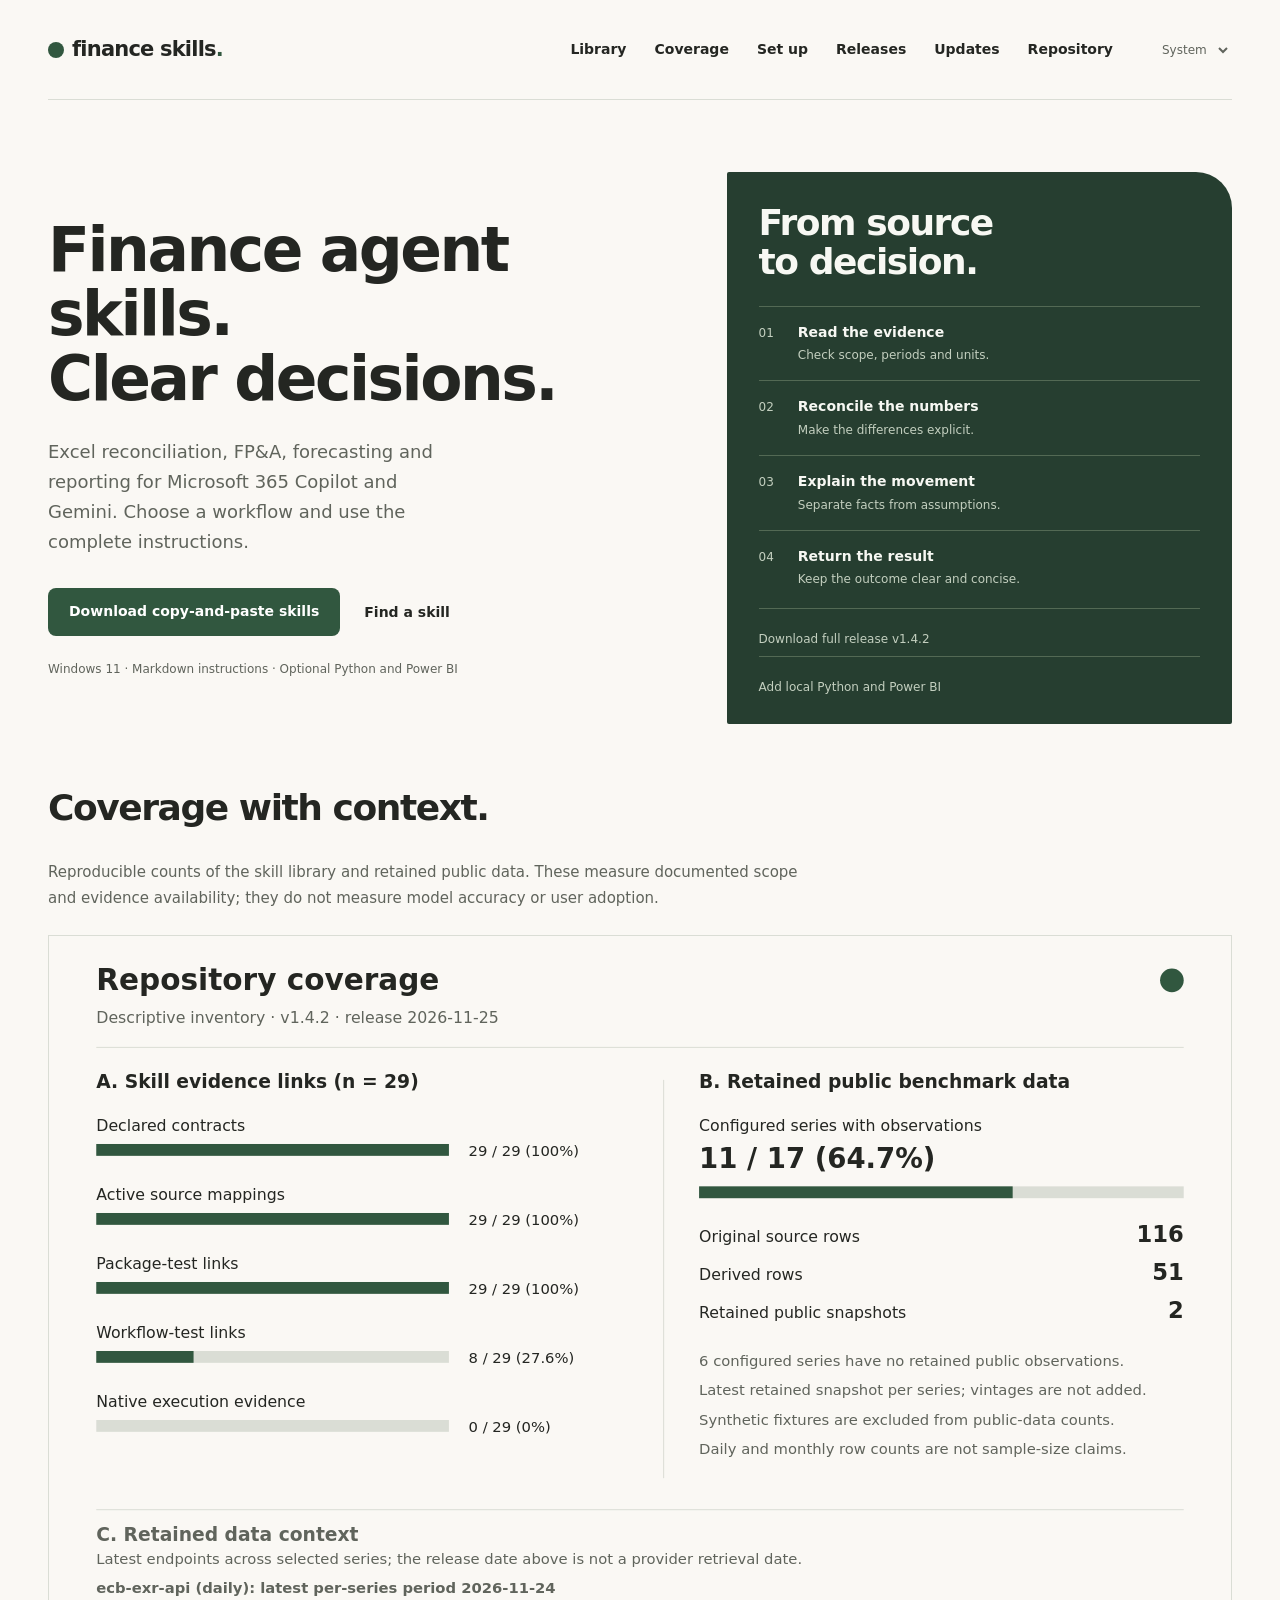
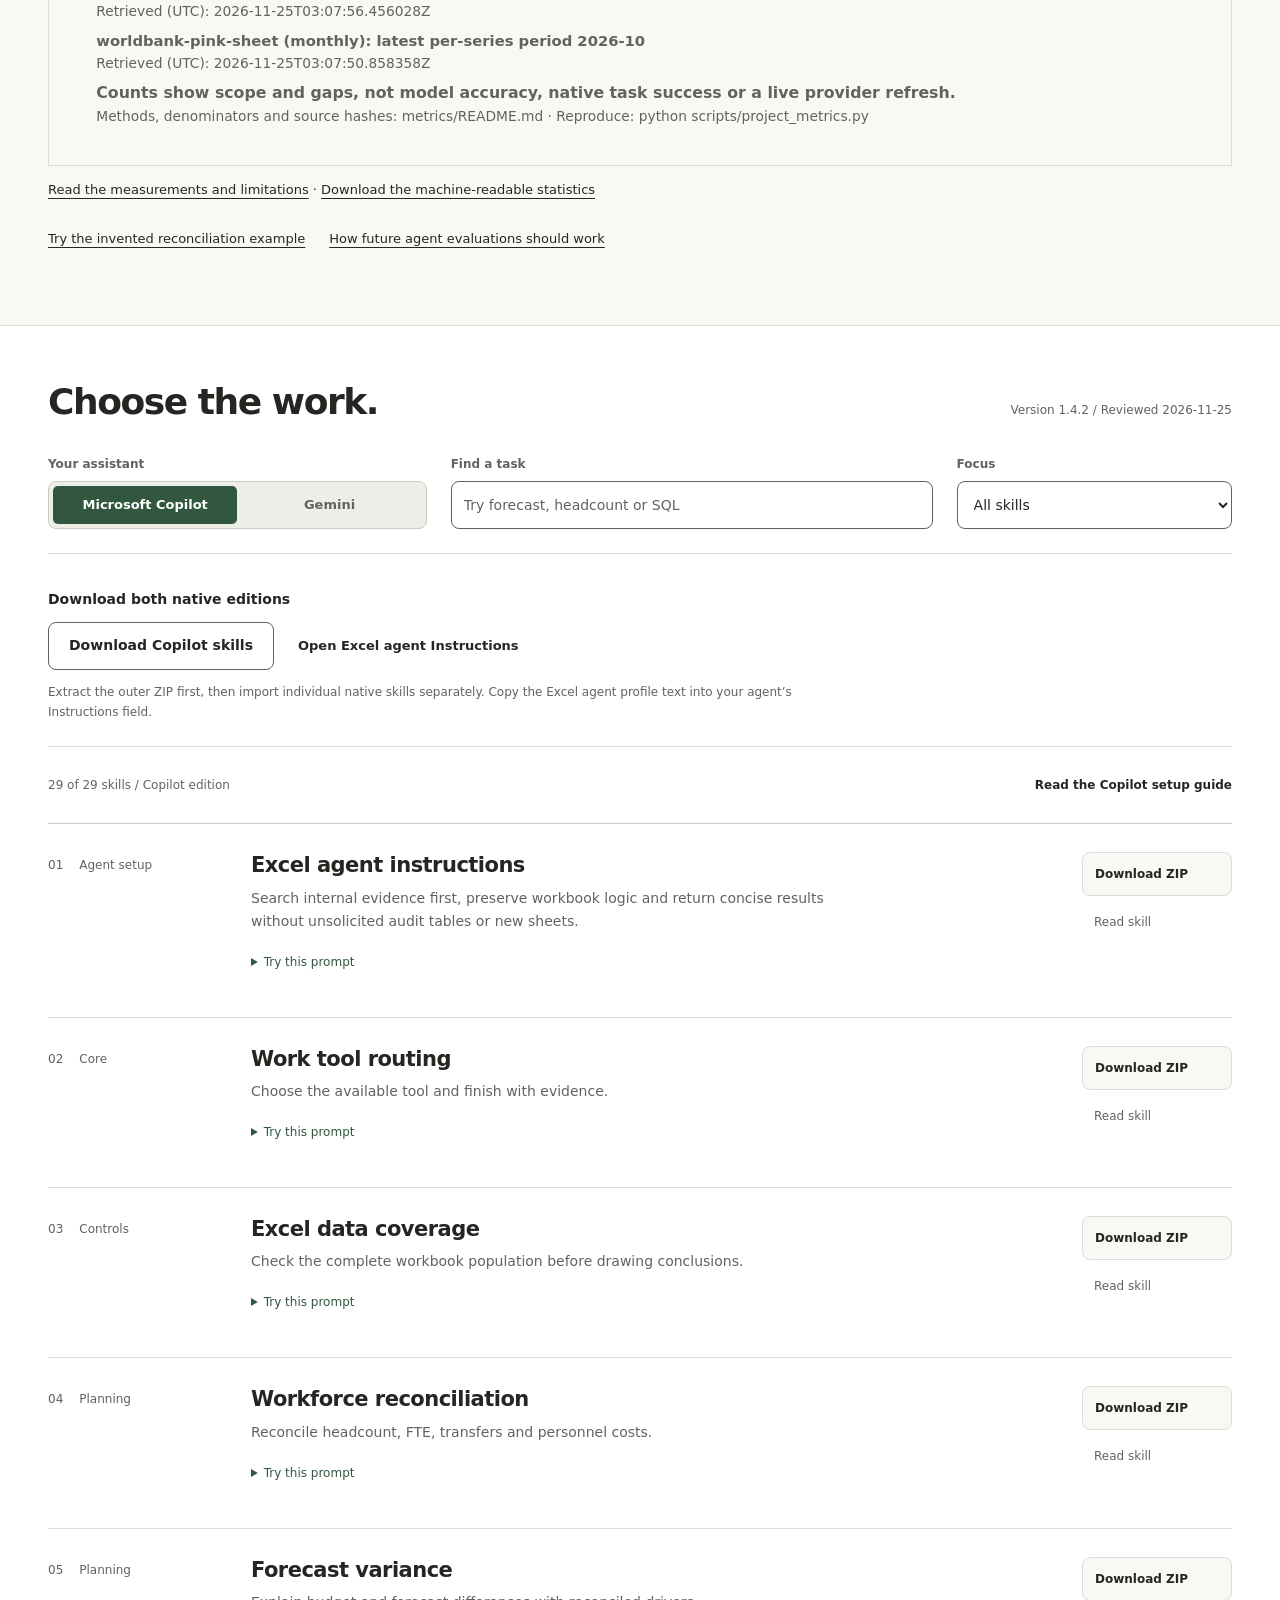
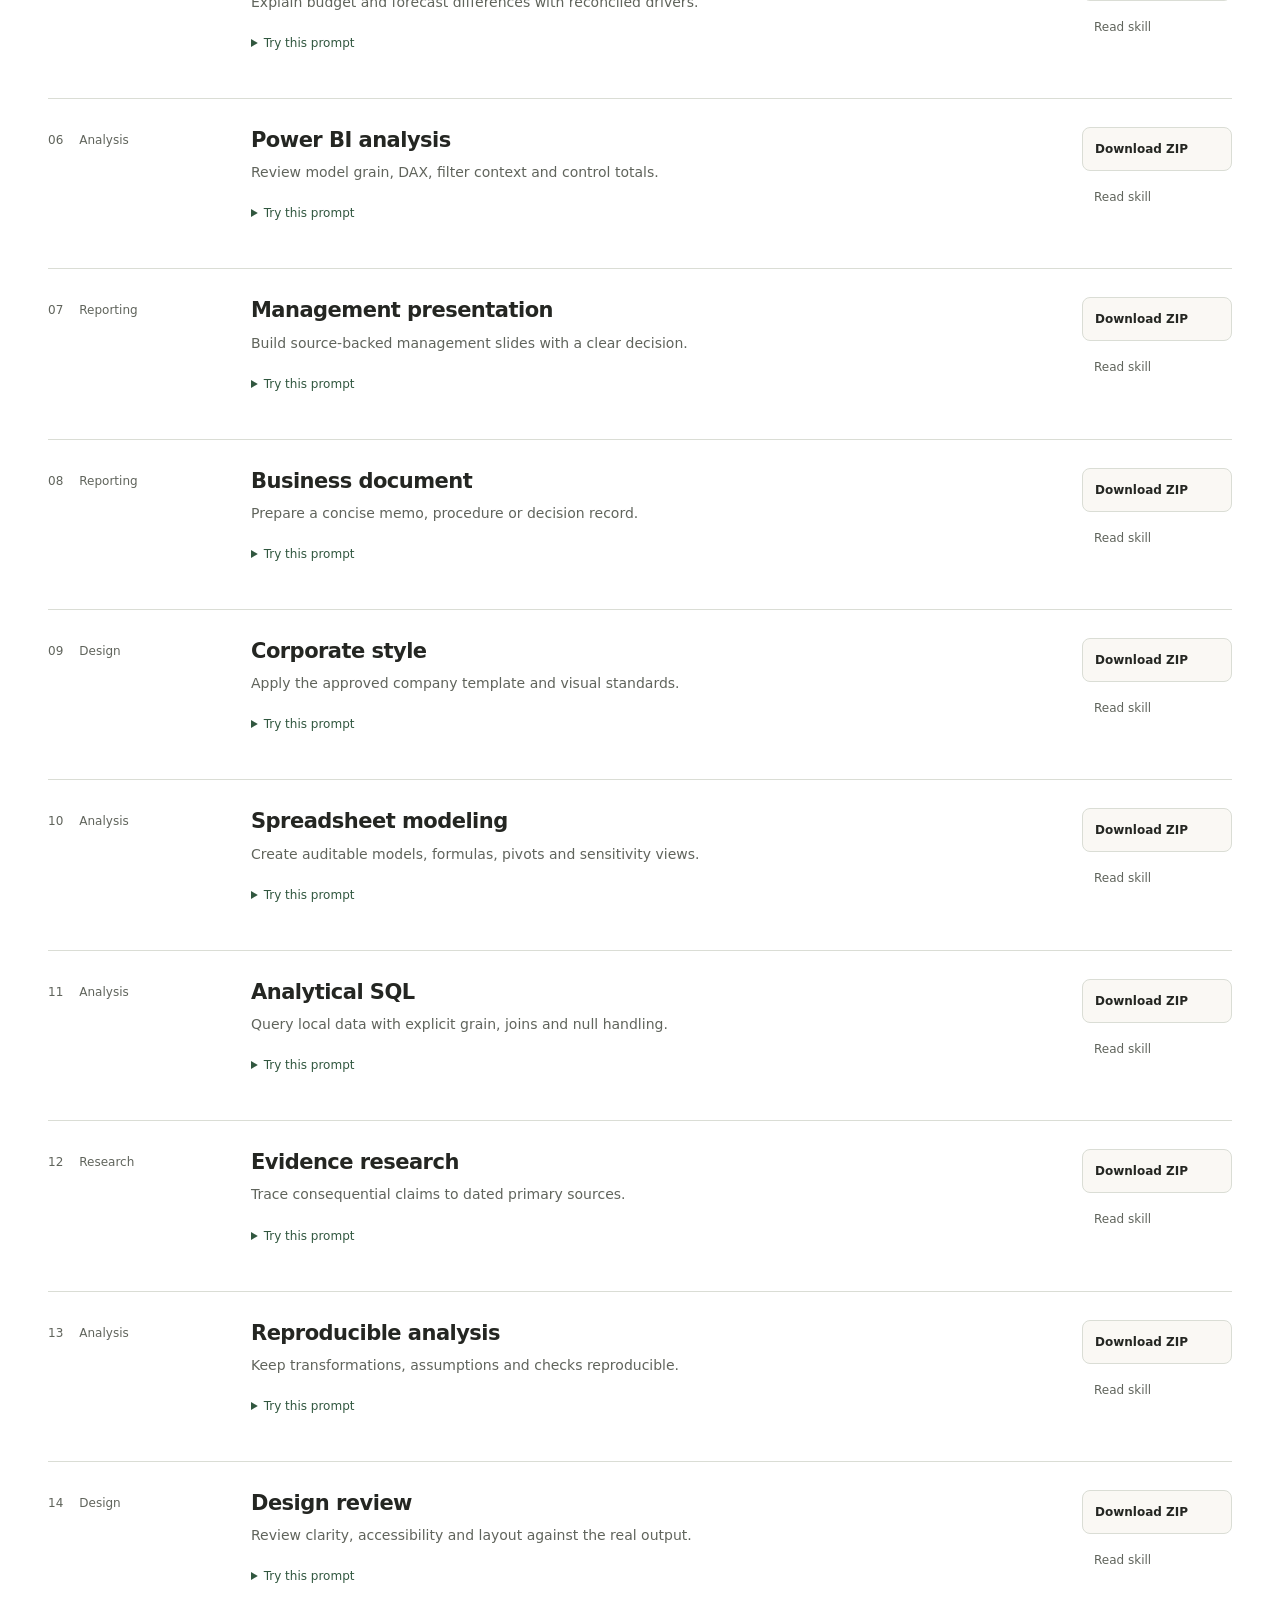
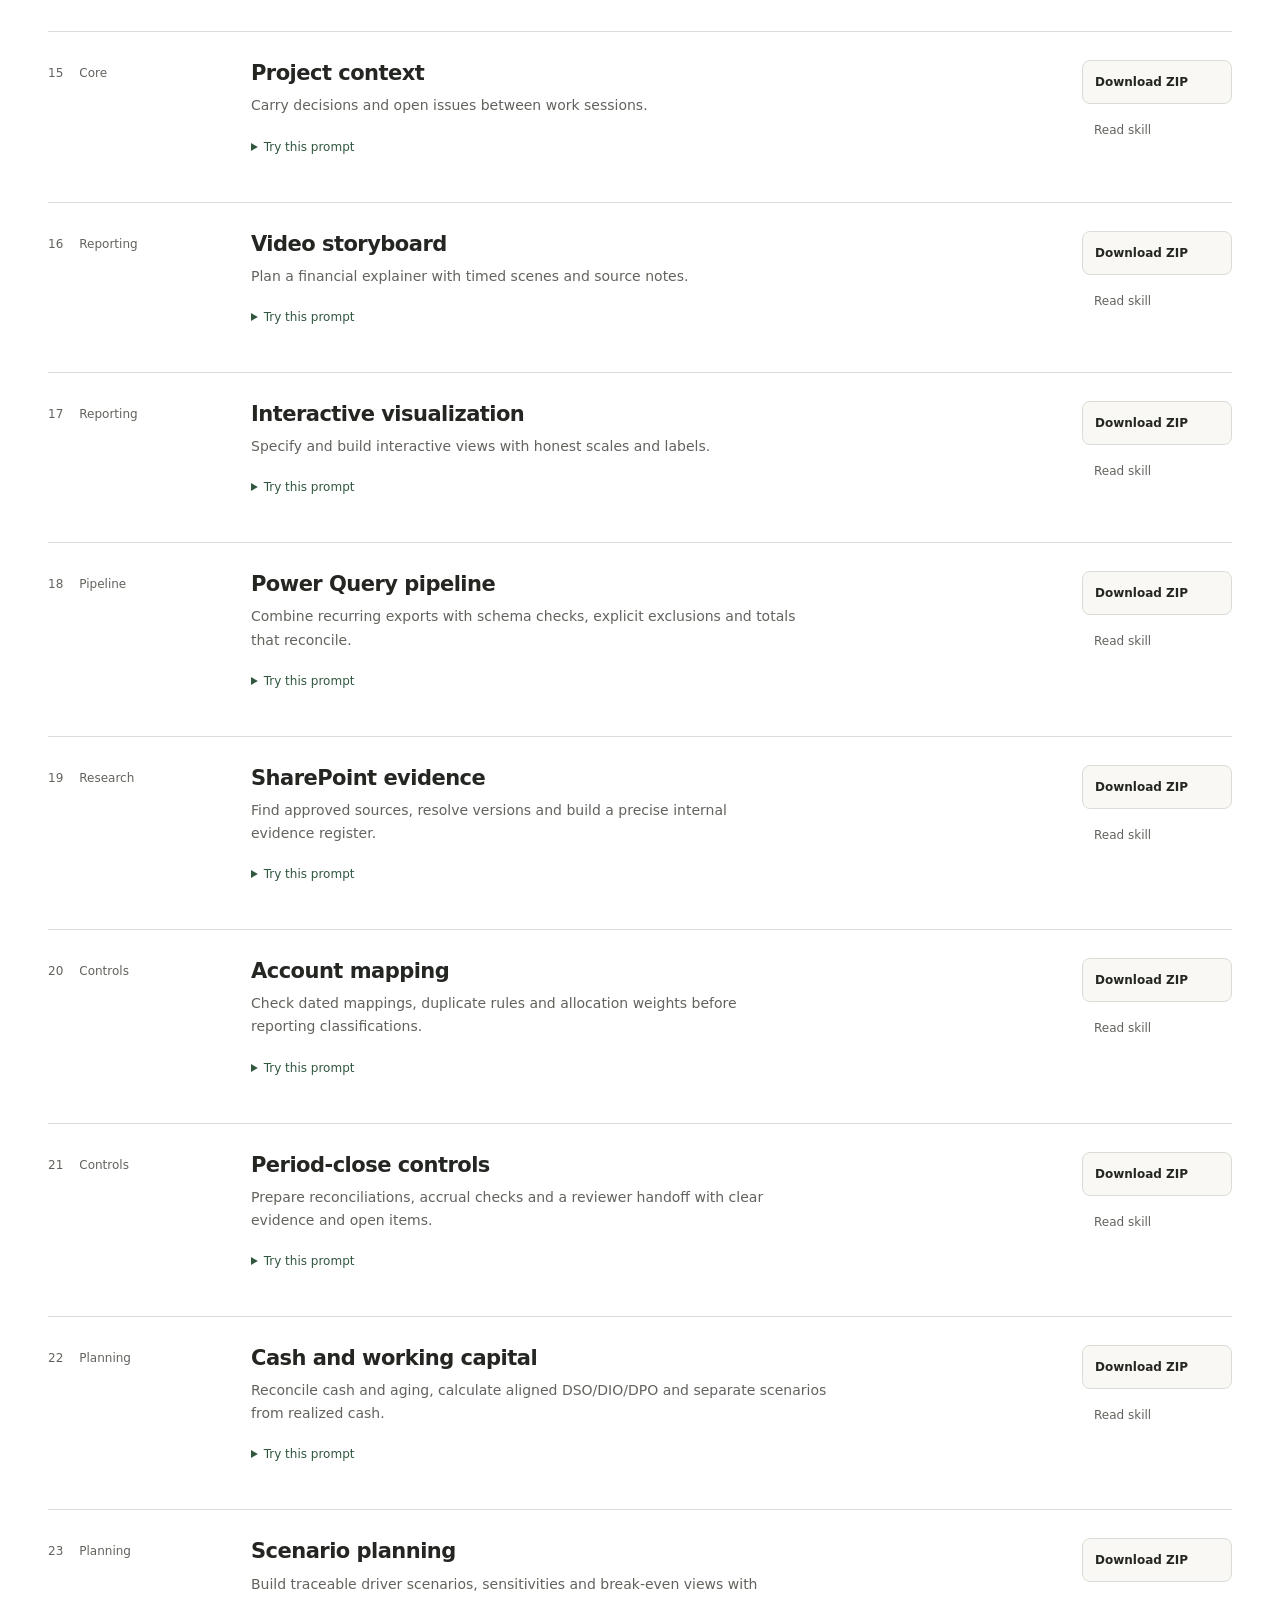
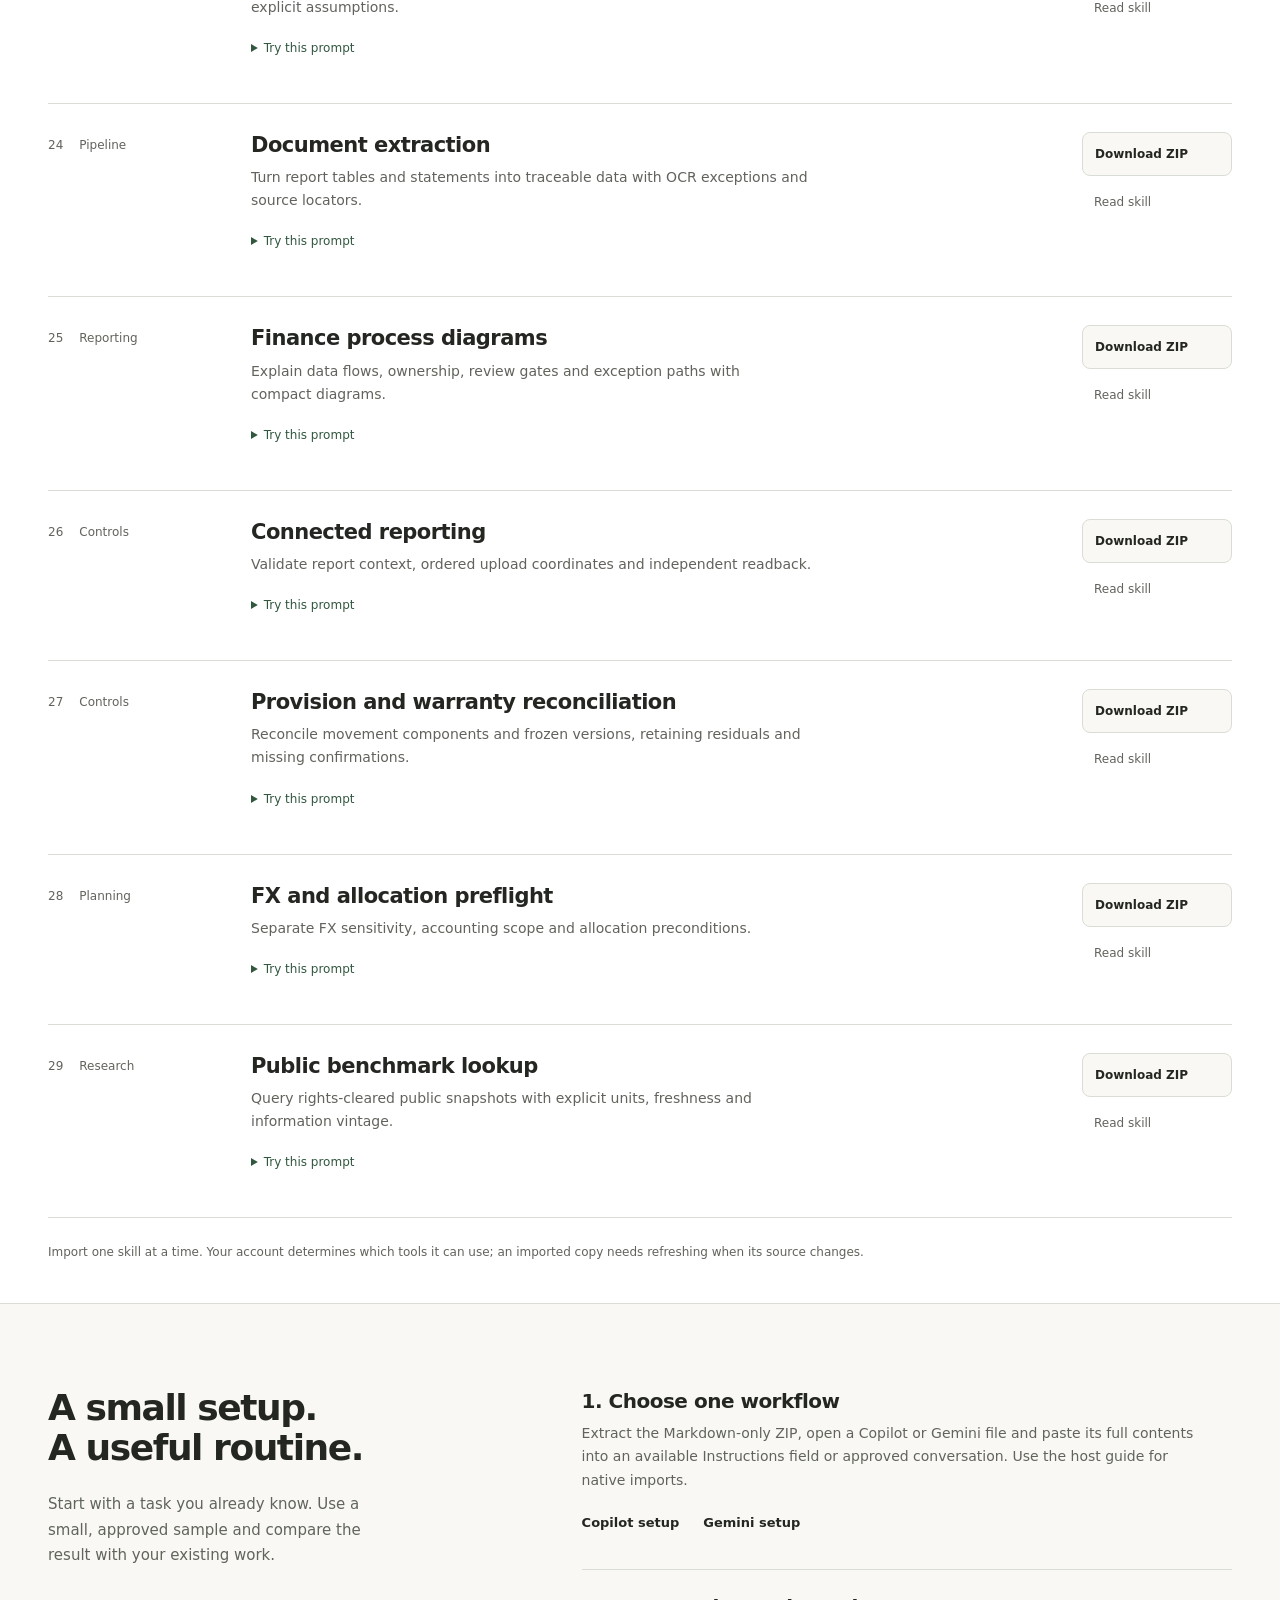
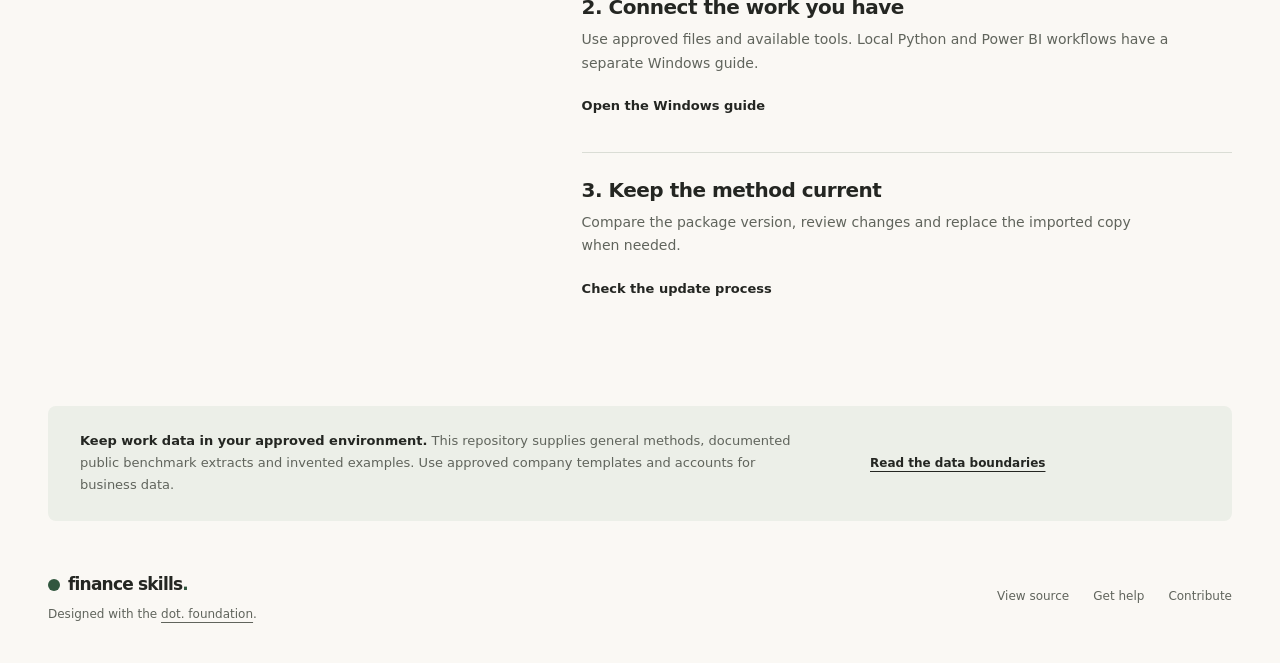
==== site/index.html @ e00959fc "Keep GitHub homepage graphs generated and show retained data dates Generate the README chart, covera" ====
<!doctype html>
<html lang="en" data-dot-theme="light">
<head>
  <meta charset="utf-8">
  <meta name="viewport" content="width=device-width, initial-scale=1">
  <meta name="color-scheme" content="light dark">
  <title>Finance Agent Skills for Microsoft 365 Copilot and Gemini</title>
  <meta name="description" content="Finance agent skills for Microsoft 365 Copilot and Gemini: Excel reconciliation, FP&amp;A, forecasting, Power BI and public benchmarks.">
  <meta property="og:type" content="website">
  <meta property="og:title" content="Finance Agent Skills for Microsoft 365 Copilot and Gemini">
  <meta property="og:description" content="Finance agent skills for Microsoft 365 Copilot and Gemini: Excel reconciliation, FP&amp;A, forecasting, Power BI and public benchmarks.">
  <meta name="twitter:card" content="summary">
  <meta name="twitter:title" content="Finance Agent Skills for Microsoft 365 Copilot and Gemini">
  <meta name="twitter:description" content="Finance agent skills for Microsoft 365 Copilot and Gemini: Excel reconciliation, FP&amp;A, forecasting, Power BI and public benchmarks.">
  <script type="application/ld+json">
{
  "@context": "https://schema.org",
  "@type": "SoftwareSourceCode",
  "name": "Finance Agent Skills for Microsoft 365 Copilot and Gemini",
  "description": "Finance agent skills for Microsoft 365 Copilot and Gemini: Excel reconciliation, FP&A, forecasting, Power BI and public benchmarks.",
  "url": "https://github.com/mim1hat-prog/finance-skills",
  "codeRepository": "https://github.com/mim1hat-prog/finance-skills",
  "version": "1.4.2",
  "license": "https://github.com/mim1hat-prog/finance-skills/blob/main/LICENSE",
  "programmingLanguage": [
    "Markdown",
    "Python"
  ],
  "keywords": [
    "agent-skills",
    "finance",
    "financial-analysis",
    "fp-and-a",
    "microsoft-365-copilot",
    "gemini",
    "excel",
    "power-bi",
    "forecasting",
    "reconciliation",
    "python",
    "public-data"
  ]
}
  </script>
  <link rel="icon" href="../assets/finance-mark.svg" type="image/svg+xml">
  <link rel="stylesheet" href="../branding/dot/components.css">
  <link rel="stylesheet" href="styles.css">
  <script src="catalog-data.js" defer></script>
  <script src="app.js" defer></script>
</head>
<body class="dot-surface">
  <a class="skip-link" href="#library">Skip to skills</a>
  <header class="masthead wrap">
    <a class="wordmark" href="#top" aria-label="Finance skills home"><span class="brand-mark" aria-hidden="true"></span>finance skills<span class="wordmark-period">.</span></a>
    <nav aria-label="Main navigation">
      <a href="#library">Library</a>
      <a href="#coverage">Coverage</a>
      <a href="#start">Set up</a>
      <a href="https://github.com/mim1hat-prog/finance-skills/blob/main/releases/README.md">Releases</a>
      <a href="../docs/UPDATES.md">Updates</a>
      <a class="repository-link" href="../README.md">Repository</a>
    </nav>
    <label class="theme-control">Appearance
      <select id="theme" aria-label="Appearance"><option value="system">System</option><option value="light">Light</option><option value="dark">Dark</option></select>
    </label>
  </header>

  <main id="top">
    <section class="hero wrap" aria-labelledby="hero-title">
      <div class="hero-copy">
        <h1 id="hero-title">Finance agent skills.<br>Clear decisions.</h1>
        <p class="hero-description">Excel reconciliation, FP&amp;A, forecasting and reporting for Microsoft 365 Copilot and Gemini. Choose a workflow and use the complete instructions.</p>
        <div class="hero-actions"><a class="button primary" id="download-markdown" href="../packages/markdown/finance-skills-markdown.zip" download="finance-skills-markdown.zip">Download copy-and-paste skills</a><a class="text-link" href="#library">Find a skill</a></div>
        <p class="platform-note">Windows 11 · Markdown instructions · Optional Python and Power BI</p>
      </div>
      <aside class="workflow" aria-labelledby="workflow-title">

        <h2 id="workflow-title">From source<br>to decision.</h2>
        <ol>
          <li><span class="step-number" aria-hidden="true">01</span><div><strong>Read the evidence</strong><span>Check scope, periods and units.</span></div></li>
          <li><span class="step-number" aria-hidden="true">02</span><div><strong>Reconcile the numbers</strong><span>Make the differences explicit.</span></div></li>
          <li><span class="step-number" aria-hidden="true">03</span><div><strong>Explain the movement</strong><span>Separate facts from assumptions.</span></div></li>
          <li><span class="step-number" aria-hidden="true">04</span><div><strong>Return the result</strong><span>Keep the outcome clear and concise.</span></div></li>
        </ol>
        <a id="full-release-download" href="https://github.com/mim1hat-prog/finance-skills/blob/main/releases/README.md">Download the full versioned release</a>
        <a href="../docs/WINDOWS.md">Add local Python and Power BI</a>
      </aside>
    </section>

    <section class="coverage-section wrap" id="coverage" aria-labelledby="coverage-title">
      <div class="section-heading"><div><h2 id="coverage-title">Coverage with context.</h2></div></div>
      <p>Reproducible counts of the skill library and retained public data. These measure documented scope and evidence availability; they do not measure model accuracy or user adoption.</p>
      <figure><img src="../assets/coverage.svg" alt="Coverage of canonical skills, linked checks and retained public benchmark series. Full numeric results and denominators are in the linked coverage report." width="1200" loading="lazy"><figcaption><a href="../metrics/README.md">Read the measurements and limitations</a> · <a href="../metrics/summary.json">Download the machine-readable statistics</a></figcaption></figure>
      <div class="inline-links"><a href="../examples/QUICKSTART.md">Try the invented reconciliation example</a><a href="../docs/EVALUATION.md">How future agent evaluations should work</a></div>
    </section>

    <section class="library-section" id="library" aria-labelledby="library-title">
      <div class="wrap">
        <div class="section-heading"><div><h2 id="library-title">Choose the work.</h2></div><p class="library-meta" id="library-meta">Separate editions with versioned instructions.</p></div>
        <div class="library-controls">
          <fieldset class="edition-picker"><legend>Your assistant</legend><div class="edition-options"><label><input type="radio" name="edition" value="copilot" checked><span>Microsoft Copilot</span></label><label><input type="radio" name="edition" value="gemini"><span>Gemini</span></label></div></fieldset>
          <label class="search-label" for="search">Find a task<input class="dot-search" id="search" type="search" placeholder="Try forecast, headcount or SQL" autocomplete="off"></label>
          <label class="category-label" for="category">Focus<select id="category" class="dot-search"><option value="all">All skills</option></select></label>
        </div>
        <div class="library-downloads">
          <a class="text-link" id="download-all" href="../packages/bundles/finance-skills-all.zip" download="finance-skills-all.zip" aria-describedby="bundle-note">Download both native editions</a>
          <div class="download-actions"><a class="button secondary" id="edition-download" href="../packages/bundles/finance-skills-copilot.zip" download="finance-skills-copilot.zip" aria-describedby="bundle-note">Download Copilot skills</a><a class="text-link" id="excel-agent-instructions" href="../profiles/excel-agent-instructions.txt">Open Excel agent Instructions</a></div>
          <p id="bundle-note">Extract the outer ZIP first, then import individual native skills separately. Copy the Excel agent profile text into your agent’s Instructions field.</p>
        </div>
        <div class="library-status"><p id="results-count" role="status" aria-live="polite" aria-atomic="true">29 skills / Copilot edition</p><a id="edition-guide" href="../docs/COPILOT.md">Read the Copilot setup guide</a></div>
        <div id="skill-list" class="skill-list"><article class="skill-row" aria-labelledby="skill-excel-agent-core"><div class="skill-category"><span class="skill-index" aria-hidden="true">01</span><span>Agent setup</span></div><div class="skill-body"><h3 id="skill-excel-agent-core">Excel agent instructions</h3><p>Search internal evidence first, preserve workbook logic and return concise results without unsolicited audit tables or new sheets.</p><details class="skill-prompt"><summary>Try this prompt</summary><div class="prompt-content"><p>Use excel-agent-core to resolve the discrepancy in the current workbook. Review the relevant available internal sources, preserve existing business logic and make only the necessary corrections. Return the result and any material unresolved issue concisely.</p></div></details></div><div class="skill-actions"><a href="../packages/copilot/excel-agent-core.zip" download="excel-agent-core.zip" aria-label="Download Excel agent instructions for Copilot">Download ZIP</a><a href="../editions/copilot/excel-agent-core/SKILL.md" aria-label="Read Excel agent instructions for Copilot">Read skill</a></div></article>
<article class="skill-row" aria-labelledby="skill-work-tool-routing"><div class="skill-category"><span class="skill-index" aria-hidden="true">02</span><span>Core</span></div><div class="skill-body"><h3 id="skill-work-tool-routing">Work tool routing</h3><p>Choose the available tool and finish with evidence.</p><details class="skill-prompt"><summary>Try this prompt</summary><div class="prompt-content"><p>Use work-tool-routing to turn the attached monthly headcount workbook into a management update. Calculate in Excel where possible, explain the largest exceptions, and prepare a short presentation in the approved template. State which sources and checks you could actually access.</p></div></details></div><div class="skill-actions"><a href="../packages/copilot/work-tool-routing.zip" download="work-tool-routing.zip" aria-label="Download Work tool routing for Copilot">Download ZIP</a><a href="../editions/copilot/work-tool-routing/SKILL.md" aria-label="Read Work tool routing for Copilot">Read skill</a></div></article>
<article class="skill-row" aria-labelledby="skill-excel-data-coverage"><div class="skill-category"><span class="skill-index" aria-hidden="true">03</span><span>Controls</span></div><div class="skill-body"><h3 id="skill-excel-data-coverage">Excel data coverage</h3><p>Check the complete workbook population before drawing conclusions.</p><details class="skill-prompt"><summary>Try this prompt</summary><div class="prompt-content"><p>Use excel-data-coverage to check whether this month&#x27;s personnel-cost total covers every relevant table in the accessible workbook. Let Excel calculate, inspect aggregate controls and exceptions, leave source data unchanged, and identify any coverage you cannot verify.</p></div></details></div><div class="skill-actions"><a href="../packages/copilot/excel-data-coverage.zip" download="excel-data-coverage.zip" aria-label="Download Excel data coverage for Copilot">Download ZIP</a><a href="../editions/copilot/excel-data-coverage/SKILL.md" aria-label="Read Excel data coverage for Copilot">Read skill</a></div></article>
<article class="skill-row" aria-labelledby="skill-workforce-reconciliation"><div class="skill-category"><span class="skill-index" aria-hidden="true">04</span><span>Planning</span></div><div class="skill-body"><h3 id="skill-workforce-reconciliation">Workforce reconciliation</h3><p>Reconcile headcount, FTE, transfers and personnel costs.</p><details class="skill-prompt"><summary>Try this prompt</summary><div class="prompt-content"><p>Use workforce-reconciliation to reconcile opening and closing headcount and FTE for the selected month. Separate hires, exits, internal transfers, and working-time changes; show the unexplained difference and trace it to the available Excel sources.</p></div></details></div><div class="skill-actions"><a href="../packages/copilot/workforce-reconciliation.zip" download="workforce-reconciliation.zip" aria-label="Download Workforce reconciliation for Copilot">Download ZIP</a><a href="../editions/copilot/workforce-reconciliation/SKILL.md" aria-label="Read Workforce reconciliation for Copilot">Read skill</a></div></article>
<article class="skill-row" aria-labelledby="skill-forecast-variance"><div class="skill-category"><span class="skill-index" aria-hidden="true">05</span><span>Planning</span></div><div class="skill-body"><h3 id="skill-forecast-variance">Forecast variance</h3><p>Explain budget and forecast differences with reconciled drivers.</p><details class="skill-prompt"><summary>Try this prompt</summary><div class="prompt-content"><p>Use forecast-variance to compare the selected month&#x27;s actual personnel cost with the approved forecast. Let Excel calculate, reconcile nonoverlapping staffing/rate/FX effects where the inputs support them, preserve the JPY display unit, and show any unexplained residual.</p></div></details></div><div class="skill-actions"><a href="../packages/copilot/forecast-variance.zip" download="forecast-variance.zip" aria-label="Download Forecast variance for Copilot">Download ZIP</a><a href="../editions/copilot/forecast-variance/SKILL.md" aria-label="Read Forecast variance for Copilot">Read skill</a></div></article>
<article class="skill-row" aria-labelledby="skill-power-bi-analysis"><div class="skill-category"><span class="skill-index" aria-hidden="true">06</span><span>Analysis</span></div><div class="skill-body"><h3 id="skill-power-bi-analysis">Power BI analysis</h3><p>Review model grain, DAX, filter context and control totals.</p><details class="skill-prompt"><summary>Try this prompt</summary><div class="prompt-content"><p>Use power-bi-analysis to review this monthly FTE measure. The total across three months is triple the expected closing FTE. Here are the snapshot grain, date relationship, DAX, and an independently invented sample. Propose the corrected measure, explain the total behavior, and list the checks you actually ran.</p></div></details></div><div class="skill-actions"><a href="../packages/copilot/power-bi-analysis.zip" download="power-bi-analysis.zip" aria-label="Download Power BI analysis for Copilot">Download ZIP</a><a href="../editions/copilot/power-bi-analysis/SKILL.md" aria-label="Read Power BI analysis for Copilot">Read skill</a></div></article>
<article class="skill-row" aria-labelledby="skill-management-presentation"><div class="skill-category"><span class="skill-index" aria-hidden="true">07</span><span>Reporting</span></div><div class="skill-body"><h3 id="skill-management-presentation">Management presentation</h3><p>Build source-backed management slides with a clear decision.</p><details class="skill-prompt"><summary>Try this prompt</summary><div class="prompt-content"><p>Use management-presentation on the supplied work files. State what you could actually check.</p></div></details></div><div class="skill-actions"><a href="../packages/copilot/management-presentation.zip" download="management-presentation.zip" aria-label="Download Management presentation for Copilot">Download ZIP</a><a href="../editions/copilot/management-presentation/SKILL.md" aria-label="Read Management presentation for Copilot">Read skill</a></div></article>
<article class="skill-row" aria-labelledby="skill-business-document"><div class="skill-category"><span class="skill-index" aria-hidden="true">08</span><span>Reporting</span></div><div class="skill-body"><h3 id="skill-business-document">Business document</h3><p>Prepare a concise memo, procedure or decision record.</p><details class="skill-prompt"><summary>Try this prompt</summary><div class="prompt-content"><p>Use business-document on the supplied work files. State what you could actually check.</p></div></details></div><div class="skill-actions"><a href="../packages/copilot/business-document.zip" download="business-document.zip" aria-label="Download Business document for Copilot">Download ZIP</a><a href="../editions/copilot/business-document/SKILL.md" aria-label="Read Business document for Copilot">Read skill</a></div></article>
<article class="skill-row" aria-labelledby="skill-corporate-style"><div class="skill-category"><span class="skill-index" aria-hidden="true">09</span><span>Design</span></div><div class="skill-body"><h3 id="skill-corporate-style">Corporate style</h3><p>Apply the approved company template and visual standards.</p><details class="skill-prompt"><summary>Try this prompt</summary><div class="prompt-content"><p>Use corporate-style on the supplied work files. State what you could actually check.</p></div></details></div><div class="skill-actions"><a href="../packages/copilot/corporate-style.zip" download="corporate-style.zip" aria-label="Download Corporate style for Copilot">Download ZIP</a><a href="../editions/copilot/corporate-style/SKILL.md" aria-label="Read Corporate style for Copilot">Read skill</a></div></article>
<article class="skill-row" aria-labelledby="skill-spreadsheet-modeling"><div class="skill-category"><span class="skill-index" aria-hidden="true">10</span><span>Analysis</span></div><div class="skill-body"><h3 id="skill-spreadsheet-modeling">Spreadsheet modeling</h3><p>Create auditable models, formulas, pivots and sensitivity views.</p><details class="skill-prompt"><summary>Try this prompt</summary><div class="prompt-content"><p>Use spreadsheet-modeling to turn the supplied monthly volumes and labor-rate assumptions into a reusable personnel-cost planning model with base and downside scenarios. Keep derived values as formulas, show units and editable inputs, and verify the outputs using whatever spreadsheet capabilities this session actually provides.</p></div></details></div><div class="skill-actions"><a href="../packages/copilot/spreadsheet-modeling.zip" download="spreadsheet-modeling.zip" aria-label="Download Spreadsheet modeling for Copilot">Download ZIP</a><a href="../editions/copilot/spreadsheet-modeling/SKILL.md" aria-label="Read Spreadsheet modeling for Copilot">Read skill</a></div></article>
<article class="skill-row" aria-labelledby="skill-analytical-sql"><div class="skill-category"><span class="skill-index" aria-hidden="true">11</span><span>Analysis</span></div><div class="skill-body"><h3 id="skill-analytical-sql">Analytical SQL</h3><p>Query local data with explicit grain, joins and null handling.</p><details class="skill-prompt"><summary>Try this prompt</summary><div class="prompt-content"><p>Use analytical-sql to draft a read-only query for monthly labor cost by cost center from this schema. Check mapping cardinality and unmatched keys, preserve the reporting cutoff, and give validation queries. If this session has no authorized SQL engine, mark the queries as not executed.</p></div></details></div><div class="skill-actions"><a href="../packages/copilot/analytical-sql.zip" download="analytical-sql.zip" aria-label="Download Analytical SQL for Copilot">Download ZIP</a><a href="../editions/copilot/analytical-sql/SKILL.md" aria-label="Read Analytical SQL for Copilot">Read skill</a></div></article>
<article class="skill-row" aria-labelledby="skill-evidence-research"><div class="skill-category"><span class="skill-index" aria-hidden="true">12</span><span>Research</span></div><div class="skill-body"><h3 id="skill-evidence-research">Evidence research</h3><p>Trace consequential claims to dated primary sources.</p><details class="skill-prompt"><summary>Try this prompt</summary><div class="prompt-content"><p>Use evidence-research to investigate the most consequential developments in Japan&#x27;s automotive suppliers during the last month. Prioritize company disclosures and original statistics, distinguish announcements from completed changes, and explain implications for workforce planning without inventing numerical effects.</p></div></details></div><div class="skill-actions"><a href="../packages/copilot/evidence-research.zip" download="evidence-research.zip" aria-label="Download Evidence research for Copilot">Download ZIP</a><a href="../editions/copilot/evidence-research/SKILL.md" aria-label="Read Evidence research for Copilot">Read skill</a></div></article>
<article class="skill-row" aria-labelledby="skill-reproducible-analysis"><div class="skill-category"><span class="skill-index" aria-hidden="true">13</span><span>Analysis</span></div><div class="skill-body"><h3 id="skill-reproducible-analysis">Reproducible analysis</h3><p>Keep transformations, assumptions and checks reproducible.</p><details class="skill-prompt"><summary>Try this prompt</summary><div class="prompt-content"><p>Use reproducible-analysis to compare monthly overtime rates across the supplied sites. Define the denominator, inspect missingness and repeated monthly observations, report meaningful effect sizes and supported uncertainty, and provide a reproducible calculation record. If computation is unavailable, deliver the unexecuted analysis recipe.</p></div></details></div><div class="skill-actions"><a href="../packages/copilot/reproducible-analysis.zip" download="reproducible-analysis.zip" aria-label="Download Reproducible analysis for Copilot">Download ZIP</a><a href="../editions/copilot/reproducible-analysis/SKILL.md" aria-label="Read Reproducible analysis for Copilot">Read skill</a></div></article>
<article class="skill-row" aria-labelledby="skill-design-review"><div class="skill-category"><span class="skill-index" aria-hidden="true">14</span><span>Design</span></div><div class="skill-body"><h3 id="skill-design-review">Design review</h3><p>Review clarity, accessibility and layout against the real output.</p><details class="skill-prompt"><summary>Try this prompt</summary><div class="prompt-content"><p>Use design-review on the supplied work files. State what you could actually check.</p></div></details></div><div class="skill-actions"><a href="../packages/copilot/design-review.zip" download="design-review.zip" aria-label="Download Design review for Copilot">Download ZIP</a><a href="../editions/copilot/design-review/SKILL.md" aria-label="Read Design review for Copilot">Read skill</a></div></article>
<article class="skill-row" aria-labelledby="skill-project-context"><div class="skill-category"><span class="skill-index" aria-hidden="true">15</span><span>Core</span></div><div class="skill-body"><h3 id="skill-project-context">Project context</h3><p>Carry decisions and open issues between work sessions.</p><details class="skill-prompt"><summary>Try this prompt</summary><div class="prompt-content"><p>Use project-context on the supplied work files. State what you could actually check.</p></div></details></div><div class="skill-actions"><a href="../packages/copilot/project-context.zip" download="project-context.zip" aria-label="Download Project context for Copilot">Download ZIP</a><a href="../editions/copilot/project-context/SKILL.md" aria-label="Read Project context for Copilot">Read skill</a></div></article>
<article class="skill-row" aria-labelledby="skill-video-storyboard"><div class="skill-category"><span class="skill-index" aria-hidden="true">16</span><span>Reporting</span></div><div class="skill-body"><h3 id="skill-video-storyboard">Video storyboard</h3><p>Plan a financial explainer with timed scenes and source notes.</p><details class="skill-prompt"><summary>Try this prompt</summary><div class="prompt-content"><p>Use video-storyboard on the supplied work files. State what you could actually check.</p></div></details></div><div class="skill-actions"><a href="../packages/copilot/video-storyboard.zip" download="video-storyboard.zip" aria-label="Download Video storyboard for Copilot">Download ZIP</a><a href="../editions/copilot/video-storyboard/SKILL.md" aria-label="Read Video storyboard for Copilot">Read skill</a></div></article>
<article class="skill-row" aria-labelledby="skill-interactive-visualization"><div class="skill-category"><span class="skill-index" aria-hidden="true">17</span><span>Reporting</span></div><div class="skill-body"><h3 id="skill-interactive-visualization">Interactive visualization</h3><p>Specify and build interactive views with honest scales and labels.</p><details class="skill-prompt"><summary>Try this prompt</summary><div class="prompt-content"><p>Use interactive-visualization on the supplied work files. State what you could actually check.</p></div></details></div><div class="skill-actions"><a href="../packages/copilot/interactive-visualization.zip" download="interactive-visualization.zip" aria-label="Download Interactive visualization for Copilot">Download ZIP</a><a href="../editions/copilot/interactive-visualization/SKILL.md" aria-label="Read Interactive visualization for Copilot">Read skill</a></div></article>
<article class="skill-row" aria-labelledby="skill-power-query-etl"><div class="skill-category"><span class="skill-index" aria-hidden="true">18</span><span>Pipeline</span></div><div class="skill-body"><h3 id="skill-power-query-etl">Power Query pipeline</h3><p>Combine recurring exports with schema checks, explicit exclusions and totals that reconcile.</p><details class="skill-prompt"><summary>Try this prompt</summary><div class="prompt-content"><p>Combine these monthly ledger exports for Power BI. Preserve account codes, flag schema changes and mapping errors, and reconcile totals by entity, period and currency.</p></div></details></div><div class="skill-actions"><a href="../packages/copilot/power-query-etl.zip" download="power-query-etl.zip" aria-label="Download Power Query pipeline for Copilot">Download ZIP</a><a href="../editions/copilot/power-query-etl/SKILL.md" aria-label="Read Power Query pipeline for Copilot">Read skill</a></div></article>
<article class="skill-row" aria-labelledby="skill-sharepoint-evidence"><div class="skill-category"><span class="skill-index" aria-hidden="true">19</span><span>Research</span></div><div class="skill-body"><h3 id="skill-sharepoint-evidence">SharePoint evidence</h3><p>Find approved sources, resolve versions and build a precise internal evidence register.</p><details class="skill-prompt"><summary>Try this prompt</summary><div class="prompt-content"><p>Find the approved forecast and headcount policy in this SharePoint scope. Compare the HC and FTE definitions, cite exact locations, and list inaccessible or conflicting evidence.</p></div></details></div><div class="skill-actions"><a href="../packages/copilot/sharepoint-evidence.zip" download="sharepoint-evidence.zip" aria-label="Download SharePoint evidence for Copilot">Download ZIP</a><a href="../editions/copilot/sharepoint-evidence/SKILL.md" aria-label="Read SharePoint evidence for Copilot">Read skill</a></div></article>
<article class="skill-row" aria-labelledby="skill-account-mapping"><div class="skill-category"><span class="skill-index" aria-hidden="true">20</span><span>Controls</span></div><div class="skill-body"><h3 id="skill-account-mapping">Account mapping</h3><p>Check dated mappings, duplicate rules and allocation weights before reporting classifications.</p><details class="skill-prompt"><summary>Try this prompt</summary><div class="prompt-content"><p>Apply this dated reporting mapping to the ledger. Flag overlapping rules, invalid allocations and unmapped records, and reconcile source amounts to mapped and unresolved totals.</p></div></details></div><div class="skill-actions"><a href="../packages/copilot/account-mapping.zip" download="account-mapping.zip" aria-label="Download Account mapping for Copilot">Download ZIP</a><a href="../editions/copilot/account-mapping/SKILL.md" aria-label="Read Account mapping for Copilot">Read skill</a></div></article>
<article class="skill-row" aria-labelledby="skill-close-controls"><div class="skill-category"><span class="skill-index" aria-hidden="true">21</span><span>Controls</span></div><div class="skill-body"><h3 id="skill-close-controls">Period-close controls</h3><p>Prepare reconciliations, accrual checks and a reviewer handoff with clear evidence and open items.</p><details class="skill-prompt"><summary>Try this prompt</summary><div class="prompt-content"><p>Prepare the close pack from this trial balance, AP aging and accrual register. Reconcile balances, identify cutoff and reversal issues, and keep proposed adjustments as drafts.</p></div></details></div><div class="skill-actions"><a href="../packages/copilot/close-controls.zip" download="close-controls.zip" aria-label="Download Period-close controls for Copilot">Download ZIP</a><a href="../editions/copilot/close-controls/SKILL.md" aria-label="Read Period-close controls for Copilot">Read skill</a></div></article>
<article class="skill-row" aria-labelledby="skill-cash-working-capital"><div class="skill-category"><span class="skill-index" aria-hidden="true">22</span><span>Planning</span></div><div class="skill-body"><h3 id="skill-cash-working-capital">Cash and working capital</h3><p>Reconcile cash and aging, calculate aligned DSO/DIO/DPO and separate scenarios from realized cash.</p><details class="skill-prompt"><summary>Try this prompt</summary><div class="prompt-content"><p>Analyze working capital using these balances and period flows. Show the DSO, DIO and DPO formulas and averaging basis, reconcile aging, and estimate a five-day DSO sensitivity.</p></div></details></div><div class="skill-actions"><a href="../packages/copilot/cash-working-capital.zip" download="cash-working-capital.zip" aria-label="Download Cash and working capital for Copilot">Download ZIP</a><a href="../editions/copilot/cash-working-capital/SKILL.md" aria-label="Read Cash and working capital for Copilot">Read skill</a></div></article>
<article class="skill-row" aria-labelledby="skill-scenario-planning"><div class="skill-category"><span class="skill-index" aria-hidden="true">23</span><span>Planning</span></div><div class="skill-body"><h3 id="skill-scenario-planning">Scenario planning</h3><p>Build traceable driver scenarios, sensitivities and break-even views with explicit assumptions.</p><details class="skill-prompt"><summary>Try this prompt</summary><div class="prompt-content"><p>Model next quarter with volume down 10%, price up 2% and a one-month hiring delay. Compare the baseline and a volume-only sensitivity, then explain the profit bridge and cash timing.</p></div></details></div><div class="skill-actions"><a href="../packages/copilot/scenario-planning.zip" download="scenario-planning.zip" aria-label="Download Scenario planning for Copilot">Download ZIP</a><a href="../editions/copilot/scenario-planning/SKILL.md" aria-label="Read Scenario planning for Copilot">Read skill</a></div></article>
<article class="skill-row" aria-labelledby="skill-document-extraction"><div class="skill-category"><span class="skill-index" aria-hidden="true">24</span><span>Pipeline</span></div><div class="skill-body"><h3 id="skill-document-extraction">Document extraction</h3><p>Turn report tables and statements into traceable data with OCR exceptions and source locators.</p><details class="skill-prompt"><summary>Try this prompt</summary><div class="prompt-content"><p>Extract invoice number, supplier, due date, currency and gross amount from these statements. Preserve page locators, flag ambiguous values and reconcile each statement total.</p></div></details></div><div class="skill-actions"><a href="../packages/copilot/document-extraction.zip" download="document-extraction.zip" aria-label="Download Document extraction for Copilot">Download ZIP</a><a href="../editions/copilot/document-extraction/SKILL.md" aria-label="Read Document extraction for Copilot">Read skill</a></div></article>
<article class="skill-row" aria-labelledby="skill-process-diagram"><div class="skill-category"><span class="skill-index" aria-hidden="true">25</span><span>Reporting</span></div><div class="skill-body"><h3 id="skill-process-diagram">Finance process diagrams</h3><p>Explain data flows, ownership, review gates and exception paths with compact diagrams.</p><details class="skill-prompt"><summary>Try this prompt</summary><div class="prompt-content"><p>Diagram the forecast process from SharePoint uploads through Power Query into Power BI. Show owners, review gates, exception handling and which steps are manual.</p></div></details></div><div class="skill-actions"><a href="../packages/copilot/process-diagram.zip" download="process-diagram.zip" aria-label="Download Finance process diagrams for Copilot">Download ZIP</a><a href="../editions/copilot/process-diagram/SKILL.md" aria-label="Read Finance process diagrams for Copilot">Read skill</a></div></article>
<article class="skill-row" aria-labelledby="skill-connected-reporting"><div class="skill-category"><span class="skill-index" aria-hidden="true">26</span><span>Controls</span></div><div class="skill-body"><h3 id="skill-connected-reporting">Connected reporting</h3><p>Validate report context, ordered upload coordinates and independent readback.</p><details class="skill-prompt"><summary>Try this prompt</summary><div class="prompt-content"><p>Use connected-reporting to compare the approved staged payload with this reporting export. Check the same target coordinates, preserve add-in regions and distinguish export validation from a live readback or submission.</p></div></details></div><div class="skill-actions"><a href="../packages/copilot/connected-reporting.zip" download="connected-reporting.zip" aria-label="Download Connected reporting for Copilot">Download ZIP</a><a href="../editions/copilot/connected-reporting/SKILL.md" aria-label="Read Connected reporting for Copilot">Read skill</a></div></article>
<article class="skill-row" aria-labelledby="skill-provision-reconciliation"><div class="skill-category"><span class="skill-index" aria-hidden="true">27</span><span>Controls</span></div><div class="skill-body"><h3 id="skill-provision-reconciliation">Provision and warranty reconciliation</h3><p>Reconcile movement components and frozen versions, retaining residuals and missing confirmations.</p><details class="skill-prompt"><summary>Try this prompt</summary><div class="prompt-content"><p>Use provision-reconciliation to explain the utilization difference between the frozen overview, calculation and reporting export. Check additions separately and keep the unexplained residual visible.</p></div></details></div><div class="skill-actions"><a href="../packages/copilot/provision-reconciliation.zip" download="provision-reconciliation.zip" aria-label="Download Provision and warranty reconciliation for Copilot">Download ZIP</a><a href="../editions/copilot/provision-reconciliation/SKILL.md" aria-label="Read Provision and warranty reconciliation for Copilot">Read skill</a></div></article>
<article class="skill-row" aria-labelledby="skill-fx-allocation-preflight"><div class="skill-category"><span class="skill-index" aria-hidden="true">28</span><span>Planning</span></div><div class="skill-body"><h3 id="skill-fx-allocation-preflight">FX and allocation preflight</h3><p>Separate FX sensitivity, accounting scope and allocation preconditions.</p><details class="skill-prompt"><summary>Try this prompt</summary><div class="prompt-content"><p>Use fx-allocation-preflight to check the approved rate/exposure version and allocation configuration. Identify scope changes, invalid weights, locked objects or uncertain prior runs without posting anything.</p></div></details></div><div class="skill-actions"><a href="../packages/copilot/fx-allocation-preflight.zip" download="fx-allocation-preflight.zip" aria-label="Download FX and allocation preflight for Copilot">Download ZIP</a><a href="../editions/copilot/fx-allocation-preflight/SKILL.md" aria-label="Read FX and allocation preflight for Copilot">Read skill</a></div></article>
<article class="skill-row" aria-labelledby="skill-benchmark-lookup"><div class="skill-category"><span class="skill-index" aria-hidden="true">29</span><span>Research</span></div><div class="skill-body"><h3 id="skill-benchmark-lookup">Public benchmark lookup</h3><p>Query rights-cleared public snapshots with explicit units, freshness and information vintage.</p><details class="skill-prompt"><summary>Try this prompt</summary><div class="prompt-content"><p>Use benchmark-lookup to challenge this forecast assumption using an appropriate public series and the available snapshot at the requested cutoff. Keep approved internal figures unchanged and explain any unavailable vintage.</p></div></details></div><div class="skill-actions"><a href="../packages/copilot/benchmark-lookup.zip" download="benchmark-lookup.zip" aria-label="Download Public benchmark lookup for Copilot">Download ZIP</a><a href="../editions/copilot/benchmark-lookup/SKILL.md" aria-label="Read Public benchmark lookup for Copilot">Read skill</a></div></article></div>
        <div id="empty-state" class="empty-state" hidden><h3>No matching skills</h3><p>Try a broader task or choose another focus.</p><button class="button secondary" id="clear-filters" type="button">Clear filters</button></div>
        <div id="data-error" class="empty-state" hidden><h3>The catalogue could not load</h3><p>Open this page from a complete repository download, or use a bundle below. Extract it before importing individual skills.</p><div class="fallback-links"><a href="../packages/bundles/finance-skills-copilot.zip" download="finance-skills-copilot.zip">Download Copilot skills</a><a href="../packages/bundles/finance-skills-gemini.zip" download="finance-skills-gemini.zip">Download Gemini skills</a></div></div>
        <noscript><div class="empty-state"><h3>Read and download without JavaScript</h3><p>All Copilot skills and prompts are listed above. Filters and edition switching use JavaScript; both editions are available in the downloads below.</p><div class="fallback-links"><a href="../packages/markdown/finance-skills-markdown.zip" download="finance-skills-markdown.zip">Copy-and-paste Markdown</a><a href="../packages/bundles/finance-skills-copilot.zip" download="finance-skills-copilot.zip">Download Copilot skills</a><a href="../packages/bundles/finance-skills-gemini.zip" download="finance-skills-gemini.zip">Download Gemini skills</a><a href="../README.md">Repository guide</a></div></div></noscript>
        <p class="import-note">Import one skill at a time. Your account determines which tools it can use; an imported copy needs refreshing when its source changes.</p>
      </div>
    </section>

    <section class="getting-started wrap" id="start" aria-labelledby="start-title">
      <div class="start-intro"><h2 id="start-title">A small setup.<br>A useful routine.</h2><p>Start with a task you already know. Use a small, approved sample and compare the result with your existing work.</p></div>
      <div class="setup-list">
        <article><div><h3>1. Choose one workflow</h3><p>Extract the Markdown-only ZIP, open a Copilot or Gemini file and paste its full contents into an available Instructions field or approved conversation. Use the host guide for native imports.</p><div class="inline-links"><a href="../docs/COPILOT.md">Copilot setup</a><a href="../docs/GEMINI.md">Gemini setup</a></div></div></article>
        <article><div><h3>2. Connect the work you have</h3><p>Use approved files and available tools. Local Python and Power BI workflows have a separate Windows guide.</p><a href="../docs/WINDOWS.md">Open the Windows guide</a></div></article>
        <article><div><h3>3. Keep the method current</h3><p>Compare the package version, review changes and replace the imported copy when needed.</p><a href="../docs/UPDATES.md">Check the update process</a></div></article>
      </div>
    </section>
    <section class="work-boundary wrap" aria-label="Work information"><p><strong>Keep work data in your approved environment.</strong> This repository supplies general methods, documented public benchmark extracts and invented examples. Use approved company templates and accounts for business data.</p><a href="../SECURITY.md">Read the data boundaries</a></section>
  </main>

  <footer class="footer wrap"><div><a class="wordmark" href="#top"><span class="brand-mark" aria-hidden="true"></span>finance skills<span class="wordmark-period">.</span></a><p>Designed with the <a href="https://github.com/Somamill/dot-brand-kit">dot. foundation</a>.</p></div><div class="footer-links"><a class="repository-link" href="../README.md">View source</a><a href="../SUPPORT.md">Get help</a><a href="../CONTRIBUTING.md">Contribute</a></div></footer>
  <div class="sr-only" id="copy-status" role="status" aria-live="polite"></div>
</body>
</html>
---- branding/dot/components.css ----
@import url("./tokens.css");

.dot-surface {
  color: var(--dot-text);
  background: var(--dot-background);
  font: var(--dot-bodyWeight) var(--dot-bodySize)/var(--dot-lineHeight) var(--dot-fontFamily);
}
.dot-card, .dot-dialog {
  background: var(--dot-surface);
  border: 1px solid var(--dot-border);
  border-radius: var(--dot-radius-card);
  padding: var(--dot-spacing-lg);
}
.dot-heading { font-size: var(--dot-headingSize); font-weight: var(--dot-headingWeight); }
.dot-caption { color: var(--dot-secondaryText); font-size: var(--dot-captionSize); }
.dot-button, .dot-search {
  box-sizing: border-box;
  min-block-size: 44px;
  font: inherit;
  color: inherit;
  background: var(--dot-surface);
  border: 1px solid var(--dot-secondaryText);
  border-radius: var(--dot-radius-control);
  padding: var(--dot-spacing-xs) var(--dot-spacing-md);
}
.dot-button { font-weight: var(--dot-buttonWeight); }
.dot-button:active { background: var(--dot-border); }
.dot-button:disabled { opacity: .6; }
.dot-surface :focus-visible { outline: 2px solid var(--dot-accent); outline-offset: 3px; }

.dot-button, .dot-search { max-inline-size: 100%; }
.dot-button { overflow-wrap: anywhere; }
---- site/styles.css ----
/* Hallmark · checked: 2026-11-25 · genre: editorial · scope: app · built: the project · redesign: polish · v2.0.0 */
/* dot. tokens, system typography and task library anatomy follow the supplied design brief. */
@import url("./tokens.css");
* { box-sizing: border-box; }
html, body { overflow-x: clip; }
html { scroll-behavior: smooth; scroll-padding-top: 24px; }
body { margin: 0; }
a { color: inherit; text-underline-offset: 4px; }
button, input, select { font: inherit; }
button, select { cursor: pointer; }
button, a, input, select, summary { -webkit-tap-highlight-color: transparent; }
button { color: inherit; }
img, svg { display: block; max-width: 100%; }
button, a { touch-action: manipulation; }
[hidden] { display: none !important; }
.wrap { width: min(1200px, calc(100% - 96px)); margin-inline: auto; }
.skip-link { position: fixed; left: 16px; top: -80px; z-index: 10; background: var(--dot-text); color: var(--dot-background); padding: 12px 20px; border-radius: 6px; }
.skip-link:focus { top: 12px; }
.sr-only { position: absolute; width: 1px; height: 1px; padding: 0; margin: -4px; overflow: hidden; clip: rect(0,0,0,0); white-space: nowrap; border: 0; }
.masthead { min-height: 100px; display: flex; align-items: center; justify-content: space-between; gap: 28px; border-bottom: 1px solid var(--dot-border); }
.wordmark { font-size: 21px; font-weight: 650; letter-spacing: -.8px; text-decoration: none; display: inline-flex; align-items: center; min-height: 44px; flex-shrink: 0; }
.brand-mark { display: inline-block; width: 16px; height: 16px; background: var(--dot-accent); border-radius: 50%; margin-right: 8px; }
.wordmark-period { color: var(--dot-accent); }
.masthead nav { display: flex; gap: 28px; margin-left: auto; }
.masthead nav a { display: inline-flex; align-items: center; min-height: 44px; text-decoration: none; font-size: 14px; font-weight: 550; }
.masthead nav a:hover, .text-link:hover, .footer-links a:hover { text-decoration: underline; }
.theme-control { display: flex; align-items: center; gap: 8px; font-size: 0; }
.theme-control select { font-size: 12px; min-height: 44px; padding: 8px; background: transparent; color: var(--dot-secondaryText); border: 1px solid transparent; border-radius: var(--dot-radius-control); max-width: 94px; }
.theme-control select:hover { border-color: var(--dot-border); }
.hero { padding-block: 72px 40px; display: grid; grid-template-columns: 1.2fr 1fr; gap: 72px; align-items: center; }
h1, h2, h3, p { margin-block-start: 0; }
h1, h2, h3 { text-wrap: balance; overflow-wrap: break-word; min-width: 0; }
p { text-wrap: pretty; }
::selection { color: var(--dot-onAccent); background: var(--dot-accent); }
input, select { caret-color: var(--dot-accent); }
html { scrollbar-color: var(--dot-secondaryText) var(--dot-background); }
h1 { margin-block-end: 26px; font-size: clamp(46px, 4.8vw, 68px); line-height: 1.05; letter-spacing: -.04em; font-weight: 650; }
.hero-description { max-width: 450px; font-size: 18px; line-height: 1.65; color: var(--dot-secondaryText); margin-bottom: 32px; }
.hero-actions { display: flex; align-items: center; flex-wrap: wrap; gap: 24px; }
.button { display: inline-flex; align-items: center; justify-content: center; gap: 24px; border: 1px solid transparent; border-radius: var(--dot-radius-control); min-height: 48px; padding: 12px 20px; text-decoration: none; font-size: 14px; font-weight: 600; line-height: 1.4; }
.button.primary { color: var(--dot-onAccent); background: var(--dot-accent); }
.button.primary:hover { box-shadow: inset 0 0 0 2px var(--dot-onAccent); }
.button.secondary { border-color: var(--dot-secondaryText); background: var(--dot-surface); color: var(--dot-text); }
.button.secondary:hover { background: var(--product-soft); }
.button:active { transform: translateY(1px); }
.text-link { font-size: 14px; font-weight: 600; text-decoration: none; min-height: 44px; display: inline-flex; align-items: center; gap: 8px; }
.platform-note { color: var(--dot-secondaryText); font-size: 12px; margin-block: 24px 0; }
.platform-note span { margin-inline: 4px; }
.workflow { color: var(--product-panel-text); background: var(--product-panel); border-radius: 2px 36px 2px 2px; padding: 32px 32px 24px; }
.workflow h2 { font-size: 36px; line-height: 1.08; letter-spacing: -.04em; font-weight: 550; margin-bottom: 24px; }
.workflow ol { list-style: none; margin: 0; padding: 0; }
.workflow li { display: flex; gap: 24px; padding: 16px 0; border-top: 1px solid var(--product-panel-rule); align-items: baseline; }
.step-number { font-size: 12px; color: var(--product-panel-secondary); }
.workflow strong { font-size: 14px; font-weight: 600; display: block; line-height: 1.4; }
.workflow li div > span { display: block; font-size: 12px; margin-top: 4px; color: var(--product-panel-secondary); }
.workflow > a { display: flex; justify-content: space-between; align-items: center; gap: 12px; font-size: 12px; color: var(--product-panel-secondary); padding-block: 16px 0; margin-top: 4px; border-top: 1px solid var(--product-panel-rule); min-height: 44px; text-decoration: none; }
.workflow > a:hover { text-decoration: underline; }
.workflow :focus-visible { outline-color: var(--product-panel-text); }
.library-section { background: var(--dot-surface); color: var(--dot-text); border-block: 1px solid var(--dot-border); padding-block: 56px 40px; }
.section-heading { display: flex; justify-content: space-between; gap: 40px; align-items: end; margin-bottom: 32px; }
.section-heading h2, .start-intro h2 { margin-bottom: 0; font-size: 36px; line-height: 1.12; letter-spacing: -.04em; font-weight: 600; }
.library-meta { font-size: 12px; color: var(--dot-secondaryText); margin-bottom: 4px; text-align: right; }
.library-controls { display: grid; grid-template-columns: 1.1fr 1.4fr .8fr; gap: 24px; border-bottom: 1px solid var(--dot-border); padding-bottom: 24px; }
.library-controls label, .edition-picker legend { color: var(--dot-secondaryText); font-size: 12px; font-weight: 550; }
.edition-picker { border: 0; padding: 0; margin: 0; min-width: 0; }
.edition-picker legend { padding: 0; margin-bottom: 8px; }
.edition-options { display: flex; padding: 4px; background: var(--product-soft); border: 1px solid var(--product-rule); border-radius: var(--dot-radius-control); min-height: 48px; }
.edition-options label { position: relative; flex: 1; cursor: pointer; display: flex; text-align: center; }
.edition-options input { appearance: none; position: absolute; width: 1px; height: 1px; margin: 0; }
.edition-options span { display: flex; align-items: center; justify-content: center; width: 100%; padding: 8px 12px; color: var(--dot-secondaryText); font-size: 13px; font-weight: 600; border-radius: 5px; }
.edition-options input:checked + span { background: var(--dot-accent); color: var(--dot-onAccent); }
.edition-options input:focus-visible + span { outline: 2px solid var(--dot-accent); outline-offset: 4px; }
.search-label, .category-label { display: flex; flex-direction: column; gap: 8px; }
.search-label input, .category-label select { width: 100%; height: 48px; font-size: 14px; font-weight: 400; color: var(--dot-text); border-color: var(--dot-secondaryText); }
input::placeholder { color: var(--dot-secondaryText); opacity: 1; }
.category-label select { padding-right: 28px; }
.library-downloads { padding-block: 24px; border-bottom: 1px solid var(--dot-border); }
.download-actions { display: flex; align-items: center; flex-wrap: wrap; gap: 16px 24px; }
.download-actions .text-link { font-size: 13px; }
.library-downloads p { max-width: 820px; margin: 12px 0 0; color: var(--dot-secondaryText); font-size: 12px; line-height: 1.7; }
.library-status { display: flex; justify-content: space-between; gap: 20px; align-items: center; padding-block: 16px; min-height: 58px; border-bottom: 1px solid var(--product-rule); }
.library-status p { font-size: 12px; color: var(--dot-secondaryText); margin: 0; }
.library-status a { display: inline-flex; align-items: center; gap: 8px; font-size: 12px; min-height: 44px; text-decoration: none; font-weight: 550; }
.library-status a:hover { text-decoration: underline; }
.skill-row { display: grid; grid-template-columns: 175px minmax(0, 1fr) 150px; column-gap: 28px; padding-block: 28px; border-bottom: 1px solid var(--dot-border); }
.skill-category { display: flex; align-items: baseline; gap: 16px; padding-top: 4px; font-size: 12px; color: var(--dot-secondaryText); }
.skill-index { font-size: 12px; font-variant-numeric: tabular-nums; }
.skill-body h3 { font-size: 21px; font-weight: 600; letter-spacing: -.025em; line-height: 1.25; margin: 0 0 8px; }
.skill-body > p { font-size: 14px; line-height: 1.65; color: var(--dot-secondaryText); max-width: 580px; margin-bottom: 0; }
.skill-actions { display: flex; align-items: flex-start; flex-direction: column; gap: 4px; }
.skill-actions a { min-height: 44px; display: flex; align-items: center; gap: 16px; justify-content: space-between; width: 100%; font-size: 12px; font-weight: 600; text-decoration: none; }
.skill-actions a:first-child { border: 1px solid var(--dot-border); background: var(--dot-background); border-radius: var(--dot-radius-control); padding: 8px 12px; }
.skill-actions a:first-child:hover { border-color: var(--dot-secondaryText); }
.skill-actions a + a { padding-inline: 12px; color: var(--dot-secondaryText); font-weight: 400; }
.skill-actions a + a:hover { text-decoration: underline; }
.skill-prompt { margin-top: 12px; }
.skill-prompt summary { cursor: pointer; font-size: 12px; color: var(--dot-accent); min-height: 44px; display: list-item; width: fit-content; padding: 8px 0; }
.skill-prompt summary::marker { font-size: 12px; }
.prompt-content { padding: 16px 16px; background: var(--dot-background); border: 1px solid var(--product-rule); margin-top: 4px; }
.prompt-content p { font-size: 13px; line-height: 1.65; white-space: pre-wrap; margin: 0; }
.copy-prompt { display: block; font-size: 12px; font-weight: 550; padding: 8px 0; min-height: 44px; border: 0; background: transparent; text-decoration: underline; text-underline-offset: 4px; color: var(--dot-accent); }
.empty-state { padding: 60px 20px; text-align: center; border-bottom: 1px solid var(--dot-border); }
.empty-state h3 { font-size: 24px; font-weight: 550; letter-spacing: -.03em; margin-bottom: 8px; }
.empty-state p { font-size: 14px; color: var(--dot-secondaryText); margin: 0 auto 24px; max-width: 520px; }
.fallback-links { display: flex; gap: 24px; justify-content: center; flex-wrap: wrap; }
.fallback-links a { padding: 8px 0; min-height: 44px; }
.import-note { max-width: 820px; margin: 24px 0 0; font-size: 12px; line-height: 1.7; color: var(--dot-secondaryText); }
.getting-started { display: grid; grid-template-columns: 1fr 1.5fr; gap: 100px; padding-block: 84px 72px; }
.coverage-section { padding-block: 24px 64px; }
.coverage-section > p { max-width: 760px; font-size: 15px; line-height: 1.7; color: var(--dot-secondaryText); }
.coverage-section figure { margin: 24px 0 16px; }
.coverage-section img { width: 100%; height: auto; border: 1px solid var(--dot-border); }
.coverage-section figcaption { margin-top: 12px; font-size: 13px; line-height: 1.8; }
.coverage-section .inline-links a { min-height: 44px; display: inline-flex; align-items: center; font-size: 13px; }
.start-intro > p:last-child { font-size: 15px; line-height: 1.7; color: var(--dot-secondaryText); margin-top: 24px; max-width: 330px; }
.setup-list article { display: flex; gap: 24px; padding-block: 24px; border-top: 1px solid var(--dot-border); }
.setup-list article:first-child { padding-top: 0; border: 0; }
.setup-list h3 { font-size: 20px; letter-spacing: -.025em; font-weight: 600; line-height: 1.3; margin-bottom: 8px; }
.setup-list p { font-size: 14px; line-height: 1.7; color: var(--dot-secondaryText); margin-bottom: 8px; }
.setup-list a { font-size: 13px; font-weight: 550; display: inline-flex; min-height: 44px; align-items: center; gap: 8px; text-decoration: none; }
.setup-list a:hover { text-decoration: underline; }
.inline-links { display: flex; gap: 24px; flex-wrap: wrap; }
.work-boundary { padding: 24px 32px; background: var(--product-soft); border-radius: var(--dot-radius-control); display: flex; align-items: center; gap: 40px; }
.work-boundary p { font-size: 13px; line-height: 1.7; color: var(--dot-secondaryText); margin: 0; max-width: 750px; }
.work-boundary strong { color: var(--dot-text); font-weight: 600; }
.work-boundary a { font-size: 12px; font-weight: 550; white-space: nowrap; min-height: 44px; display: inline-flex; align-items: center; gap: 8px; }
.footer { display: flex; align-items: center; justify-content: space-between; gap: 36px; padding-block: 48px 40px; }
.footer .wordmark { font-size: 17px; min-height: 32px; }
.footer .brand-mark { width: 12px; height: 12px; margin-right: 8px; }
.footer p { margin: 4px 0 0; font-size: 12px; color: var(--dot-secondaryText); }
.footer-links { display: flex; gap: 24px; }
.footer-links a { display: inline-flex; align-items: center; font-size: 12px; min-height: 44px; text-decoration: none; color: var(--dot-secondaryText); }
@media (max-width: 1060px) {
  .wrap { width: min(1200px, calc(100% - 56px)); }
  .masthead { gap: 16px; }
  .masthead nav { gap: 16px; }
  .hero { gap: 40px; padding-block: 64px; }
  .hero-description { font-size: 16px; }
  .workflow { padding-inline: 28px; }
  .library-controls { grid-template-columns: 1.15fr 1.3fr .75fr; gap: 16px; }
  .skill-row { grid-template-columns: 140px minmax(0, 1fr) 136px; gap: 20px; }
  .skill-category { gap: 8px; }
  .getting-started { gap: 60px; }
  .work-boundary { flex-direction: column; align-items: flex-start; gap: 4px; }
}
@media (max-width: 760px) {
  .wrap { width: calc(100% - 40px); }
  .masthead { min-height: 88px; flex-wrap: wrap; gap: 0 12px; padding-top: 12px; }
  .wordmark { font-size: 19px; }
  .theme-control { margin-left: auto; }
  .masthead nav { order: 3; width: 100%; justify-content: flex-start; flex-wrap: wrap; gap: 0 20px; margin: 4px 0 0; }
  .masthead nav a { font-size: 12px; }
  .hero { grid-template-columns: 1fr; gap: 36px; padding-block: 48px 40px; }
  h1 { font-size: clamp(45px, 9vw, 65px); letter-spacing: -.04em; margin-bottom: 24px; }
  .hero-description { max-width: 540px; font-size: 16px; margin-bottom: 24px; }
  .hero-actions { gap: 16px; }
  .platform-note { font-size: 12px; margin-top: 16px; }
  .workflow { padding: 24px 28px 20px; }
  .workflow h2 { font-size: 32px; margin-bottom: 24px; }
  .workflow-top { margin-bottom: 24px; }
  .workflow li { padding-block: 12px; }
  .workflow strong { font-size: 14px; }
  .library-section { padding-block: 40px 32px; }
  .section-heading { align-items: start; gap: 16px; margin-bottom: 24px; }
  .section-heading h2, .start-intro h2 { font-size: 31px; }
  .library-meta { font-size: 12px; line-height: 1.7; max-width: 150px; padding-top: 24px; }
  .library-controls { grid-template-columns: 1fr 1fr; gap: 16px 16px; padding-bottom: 20px; }
  .edition-picker { grid-column: 1 / -1; }
  .edition-options { max-width: none; }
  .search-label input { font-size: 13px; }
  .category-label select { font-size: 13px; }
  .library-downloads { padding-block: 20px; }
  .download-actions { align-items: flex-start; flex-direction: column; gap: 8px; }
  .library-status { align-items: flex-start; gap: 8px; flex-direction: column; padding-block: 12px; }
  .library-status a { min-height: 44px; }
  .skill-row { grid-template-columns: minmax(0, 1fr) 126px; gap: 8px 20px; padding-block: 24px; }
  .skill-category { grid-column: 1 / -1; padding: 0; gap: 8px; font-size: 12px; }
  .skill-body h3 { font-size: 19px; }
  .skill-body > p { font-size: 13px; }
  .skill-actions { padding-top: 4px; }
  .skill-actions a { font-size: 12px; }
  .skill-prompt { grid-column: 1 / -1; }
  .import-note { margin-top: 20px; font-size: 12px; }
  .getting-started { grid-template-columns: 1fr; gap: 24px; padding-block: 44px 32px; }
  .coverage-section { padding-block: 16px 40px; }
  .start-intro > p:last-child { max-width: 540px; margin-bottom: 4px; }
  .setup-list article:first-child { padding-top: 24px; border-top: 1px solid var(--dot-border); }
  .setup-list article { gap: 16px; }
  .work-boundary { padding: 24px; }
  .footer { padding-block: 32px; align-items: flex-start; flex-direction: column; gap: 16px; }
  .footer-links { gap: 24px; flex-wrap: wrap; }
}
@media (max-width: 420px) {
  .wrap { width: calc(100% - 32px); }
  .hero-actions { gap: 8px; }
  .button { padding-inline: 16px; font-size: 13px; }
  .text-link { font-size: 12px; }
  .library-controls { grid-template-columns: 1fr; }
  .search-label, .category-label { grid-column: 1; }
  .library-meta { max-width: 115px; }
  .skill-row { grid-template-columns: 1fr; }
  .skill-actions { flex-direction: row; gap: 8px; margin-top: 4px; }
  .skill-actions a { max-width: 150px; }
  .skill-body h3 { font-size: 20px; }
  .workflow { padding-inline: 24px; }
}
@media (prefers-reduced-motion: reduce) { html, body { overflow-x: clip; }
html { scroll-behavior: auto; } .button:active { transform: none; } }
@media print {
  .masthead nav, .theme-control, .hero-actions, .workflow, .library-controls, .library-downloads, .skill-actions, .skill-prompt, .footer-links, .skip-link { display: none; }
  .wrap { width: 100%; }
  .hero, .getting-started { display: block; padding-block: 20px; }
  .skill-row { grid-template-columns: 150px 1fr; break-inside: avoid; }
  .library-section { padding-block: 20px; }
  .library-status { display: none; }
}

.dot-button:disabled, .button:disabled, input:disabled, select:disabled { opacity: 1; color: var(--dot-secondaryText); background: var(--product-soft); border-style: dashed; cursor: not-allowed; }
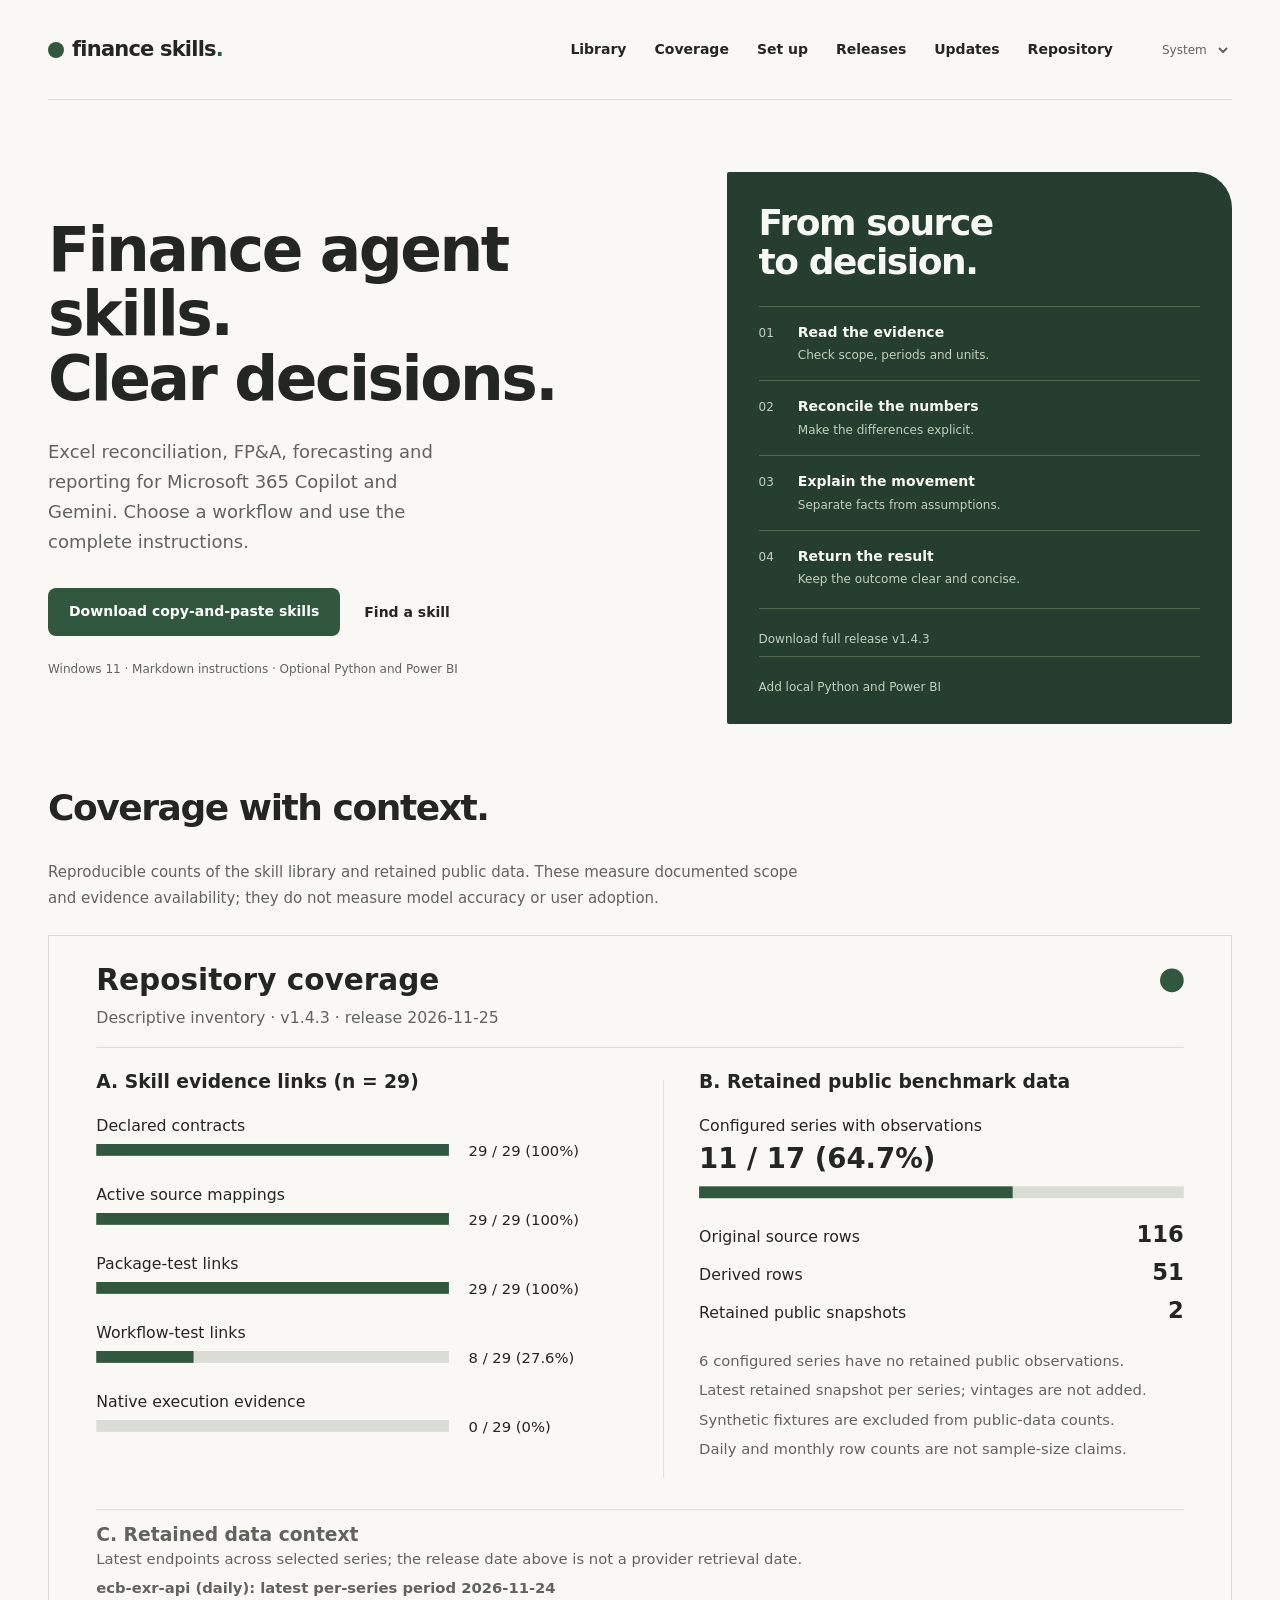
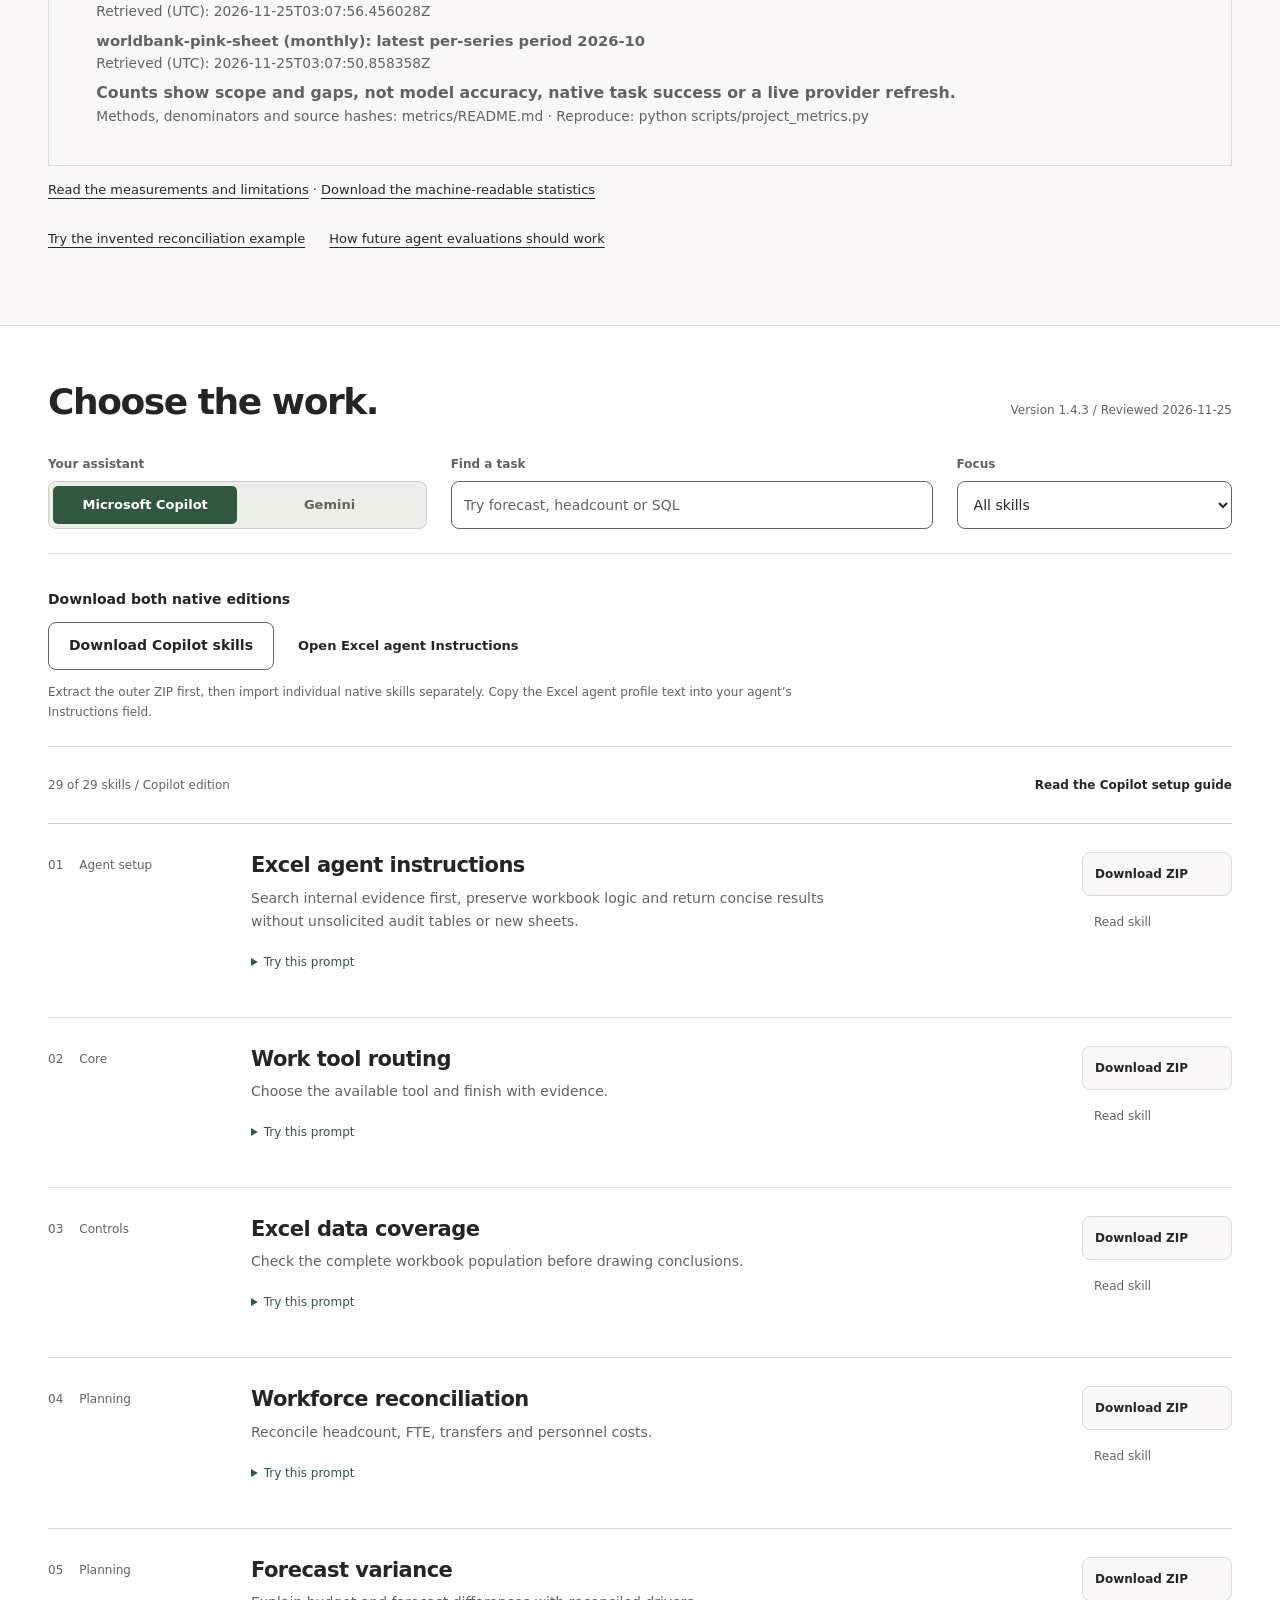
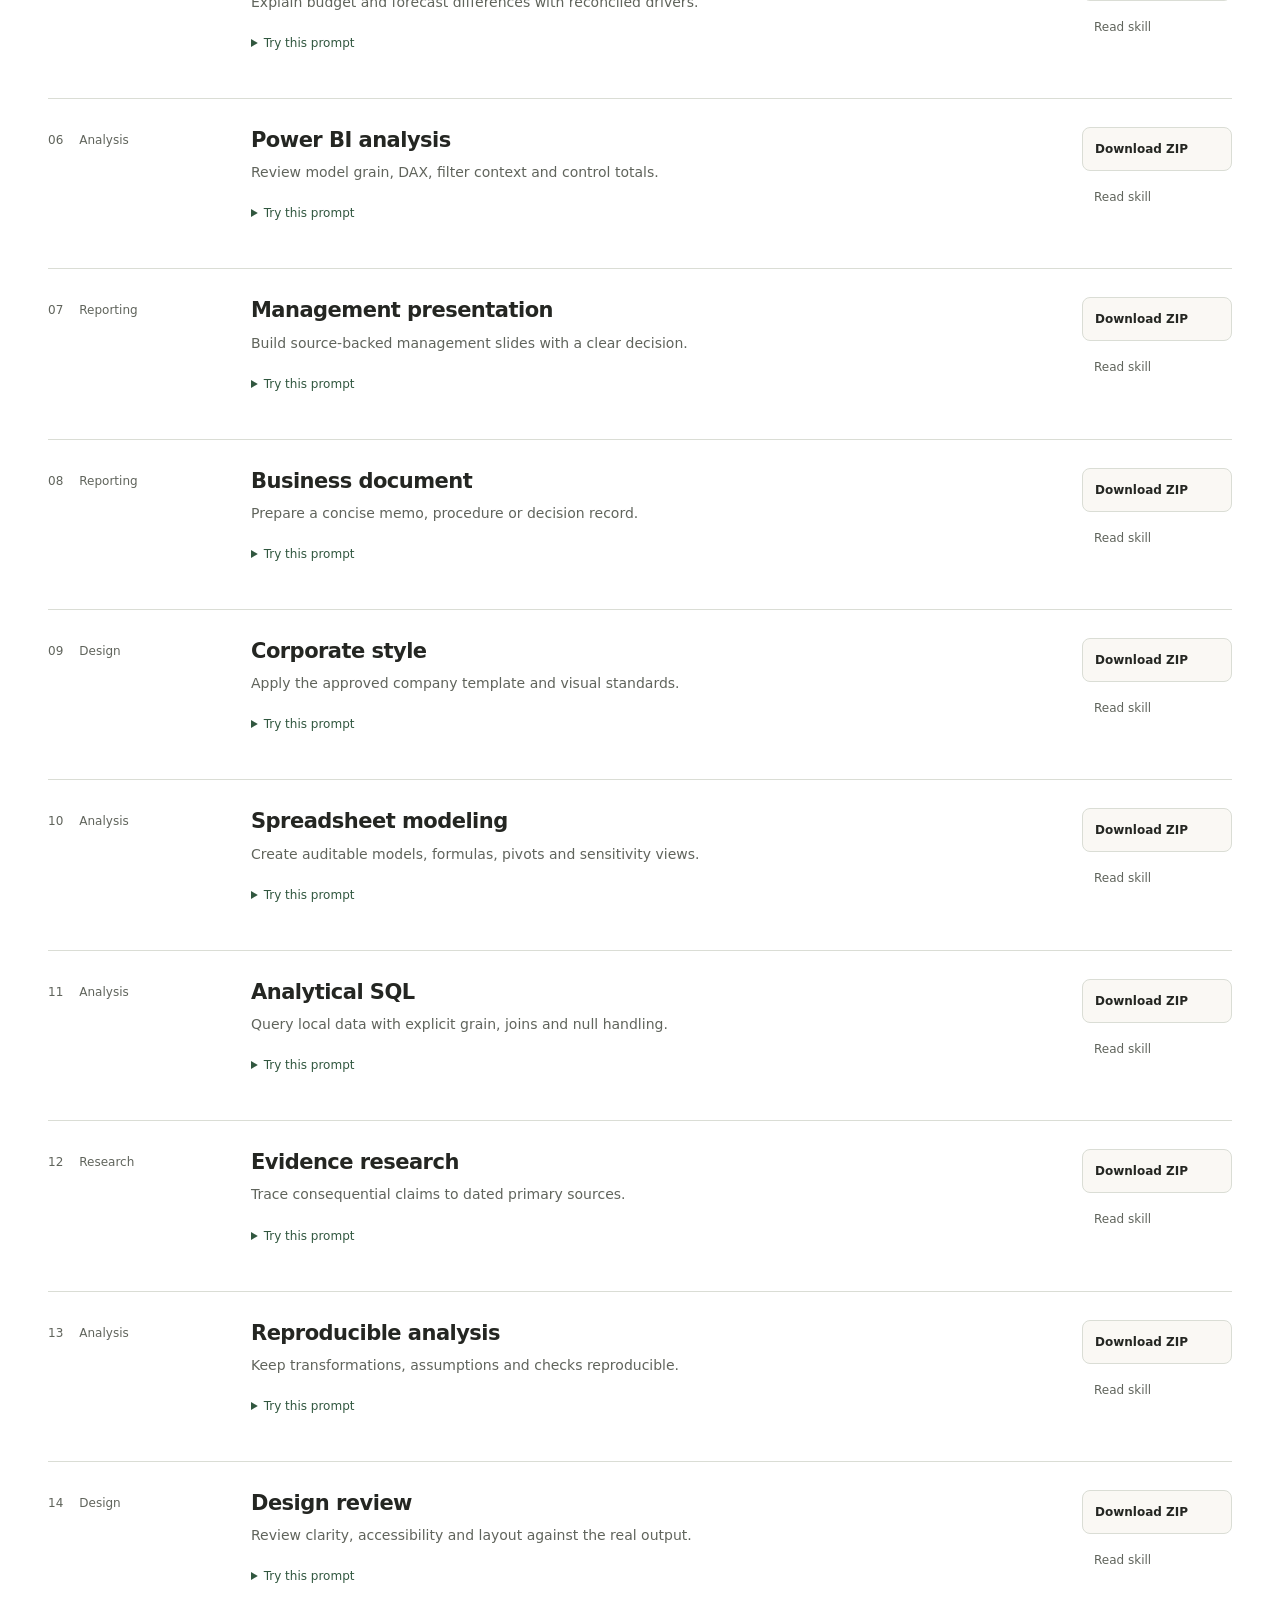
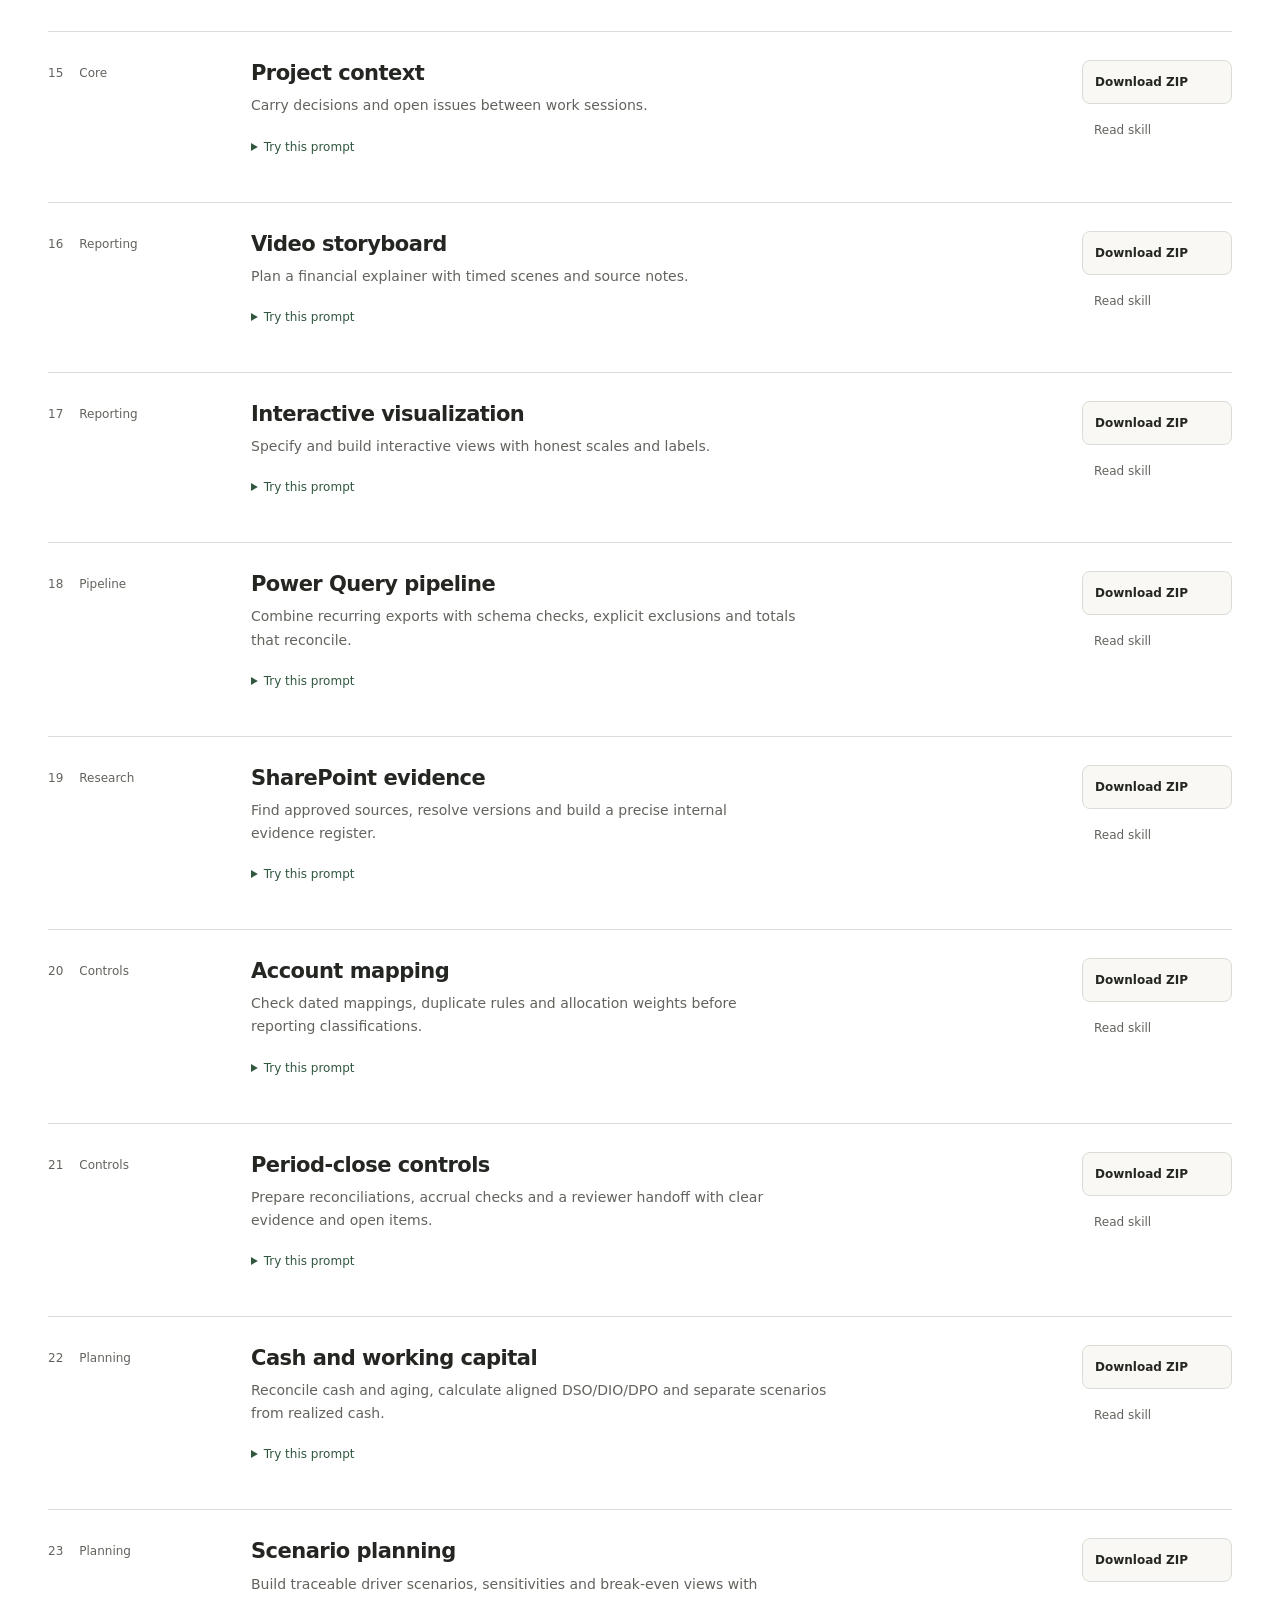
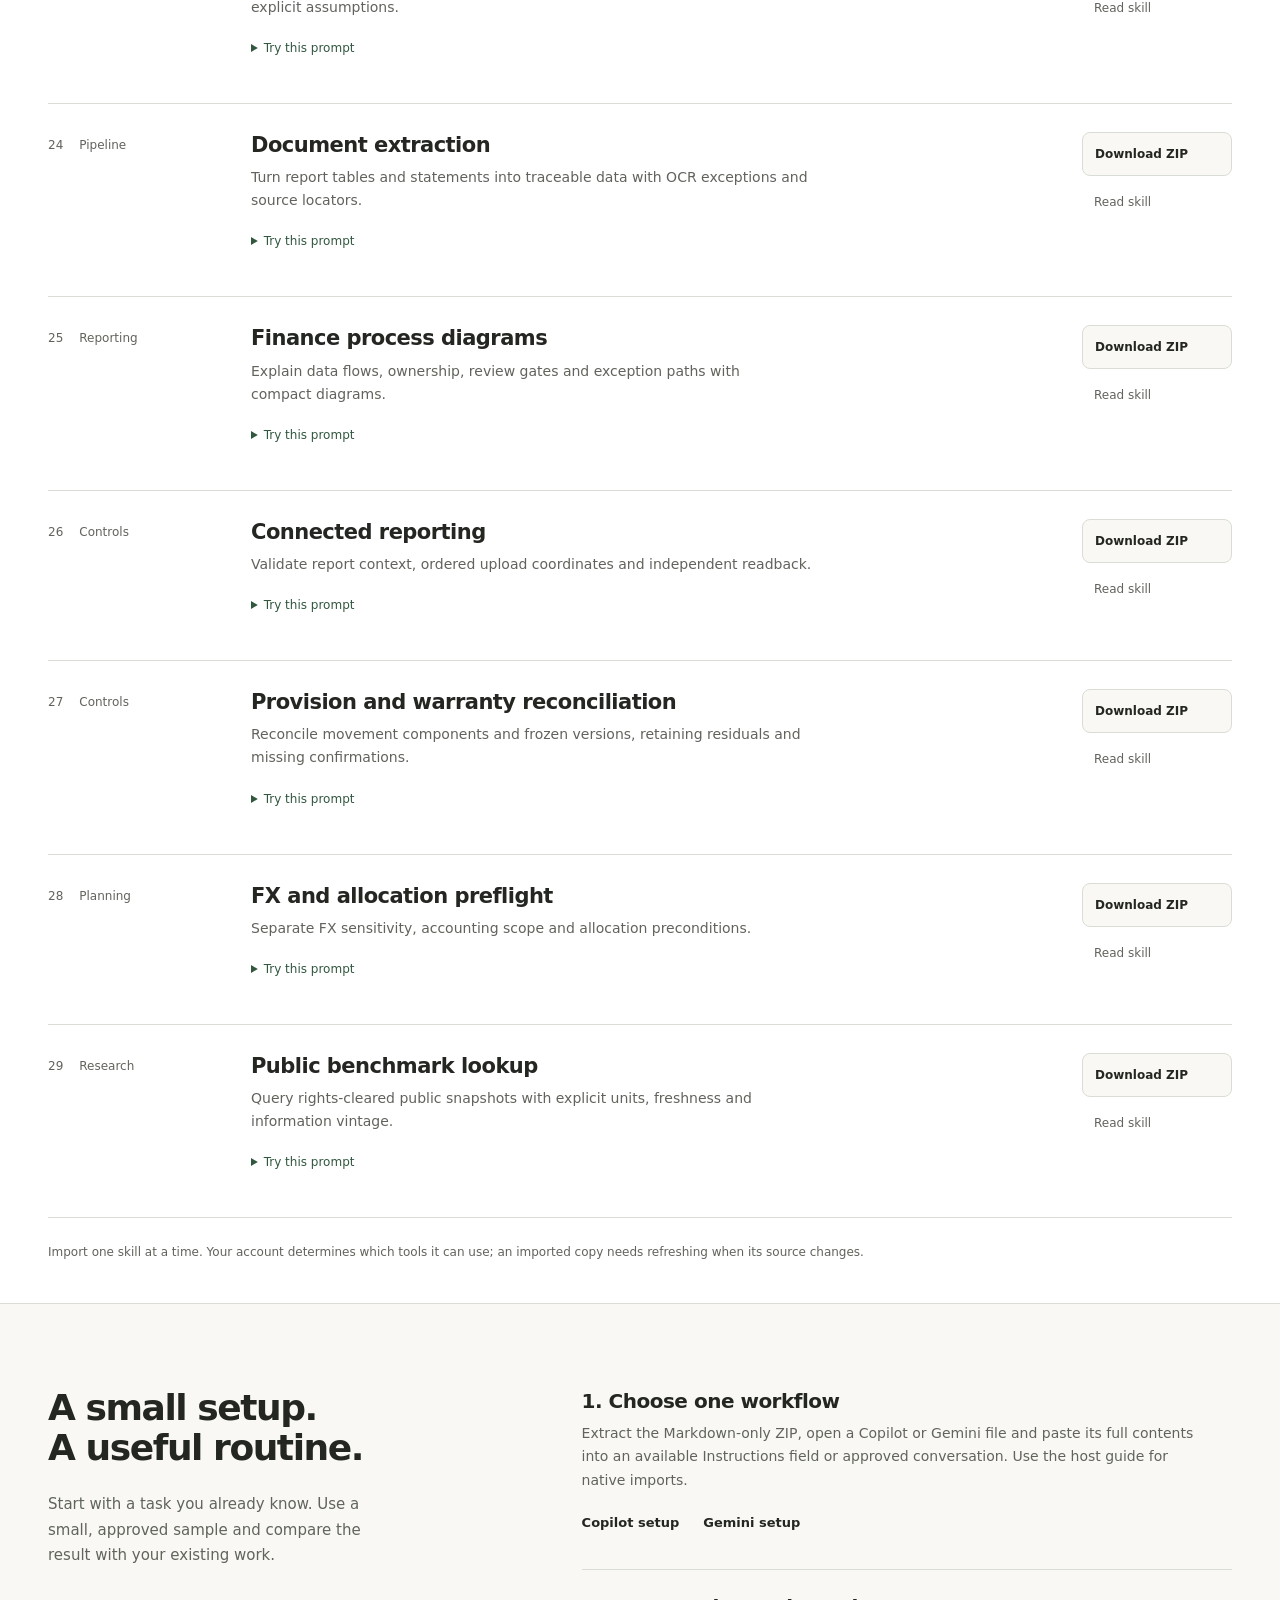
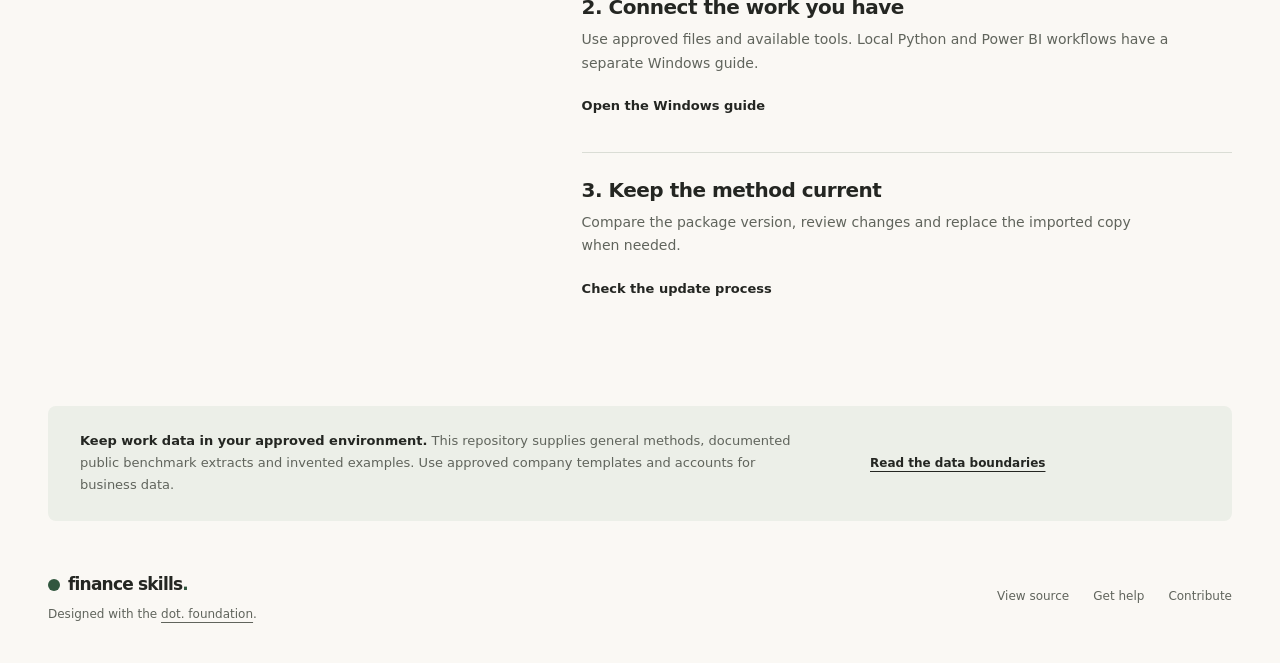
==== commit b49ed7dc: "Switch maintenance checks to weekly Document the confirmed Wednesday 08:00 Asia/Tokyo maintenance sc" ====
--- a/site/index.html
+++ b/site/index.html
@@ -20,7 +20,7 @@
   "description": "Finance agent skills for Microsoft 365 Copilot and Gemini: Excel reconciliation, FP&A, forecasting, Power BI and public benchmarks.",
   "url": "https://github.com/mim1hat-prog/finance-skills",
   "codeRepository": "https://github.com/mim1hat-prog/finance-skills",
-  "version": "1.4.2",
+  "version": "1.4.3",
   "license": "https://github.com/mim1hat-prog/finance-skills/blob/main/LICENSE",
   "programmingLanguage": [
     "Markdown",
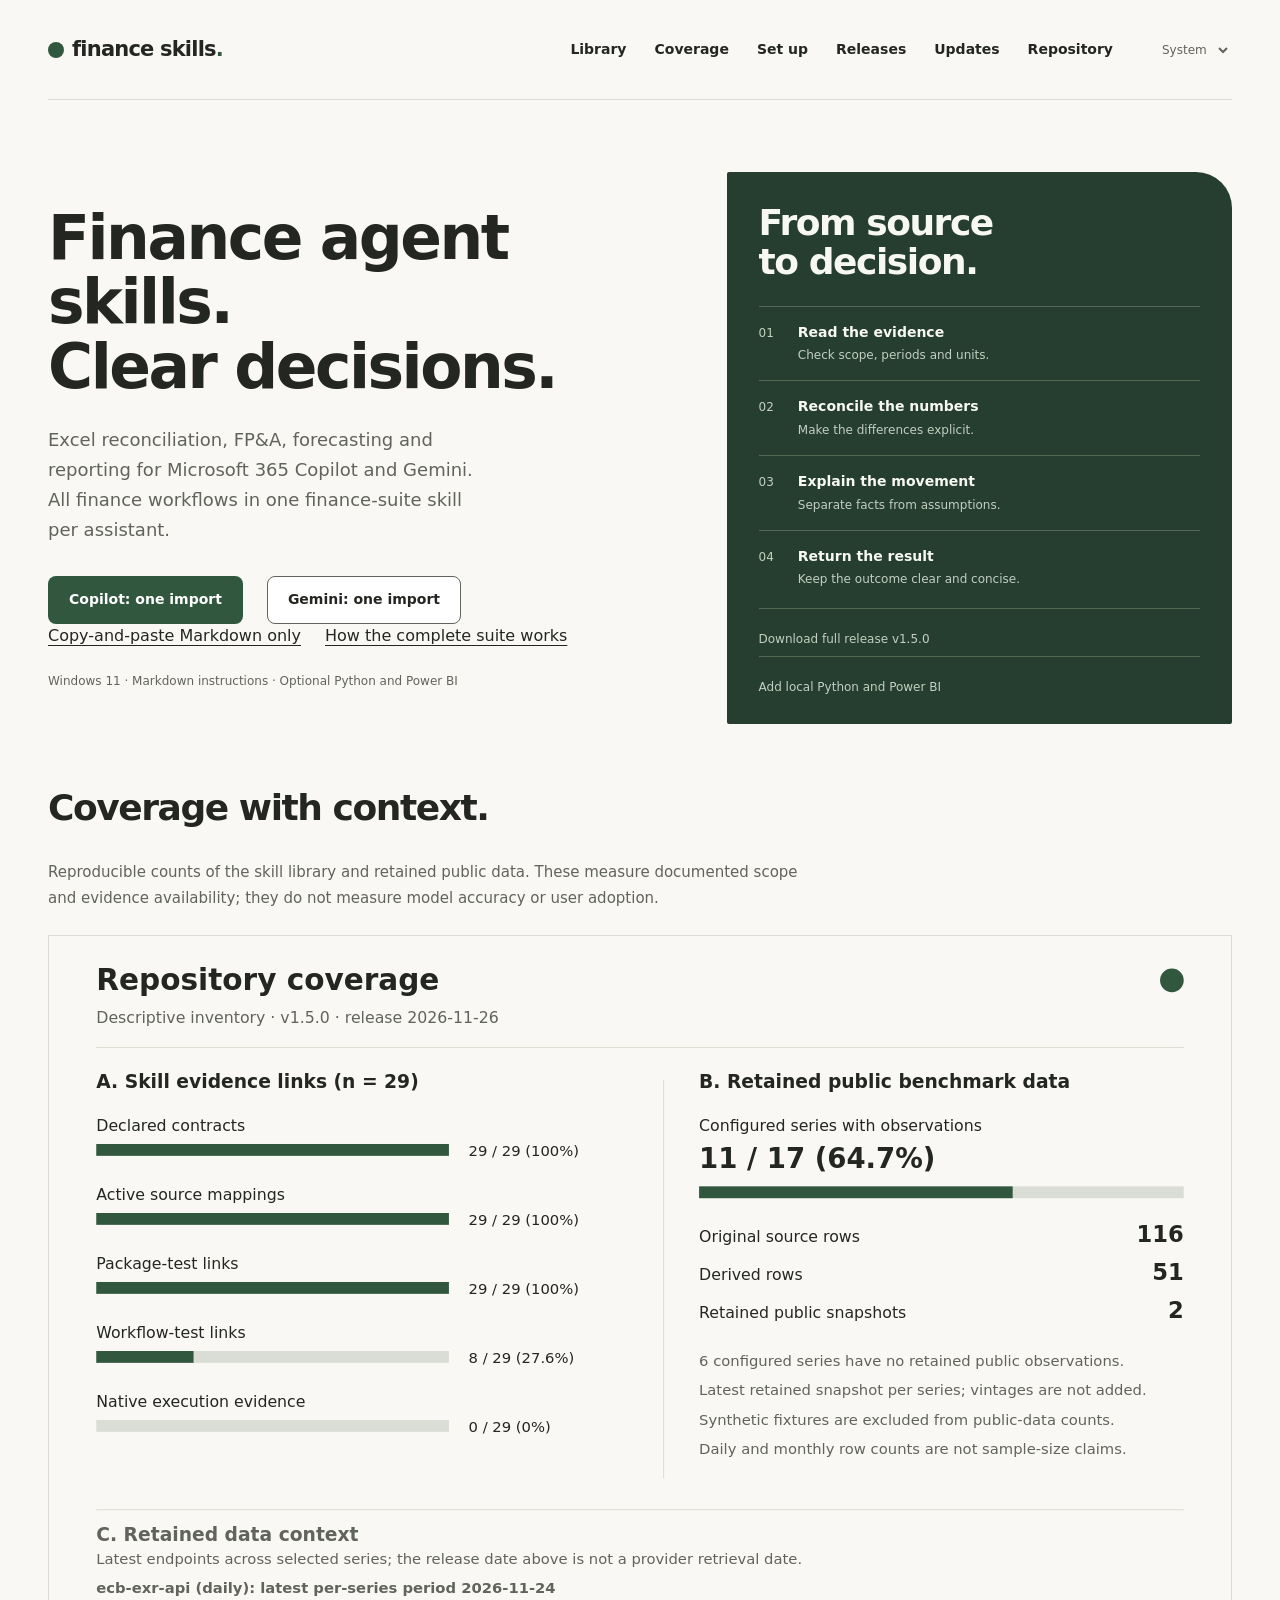
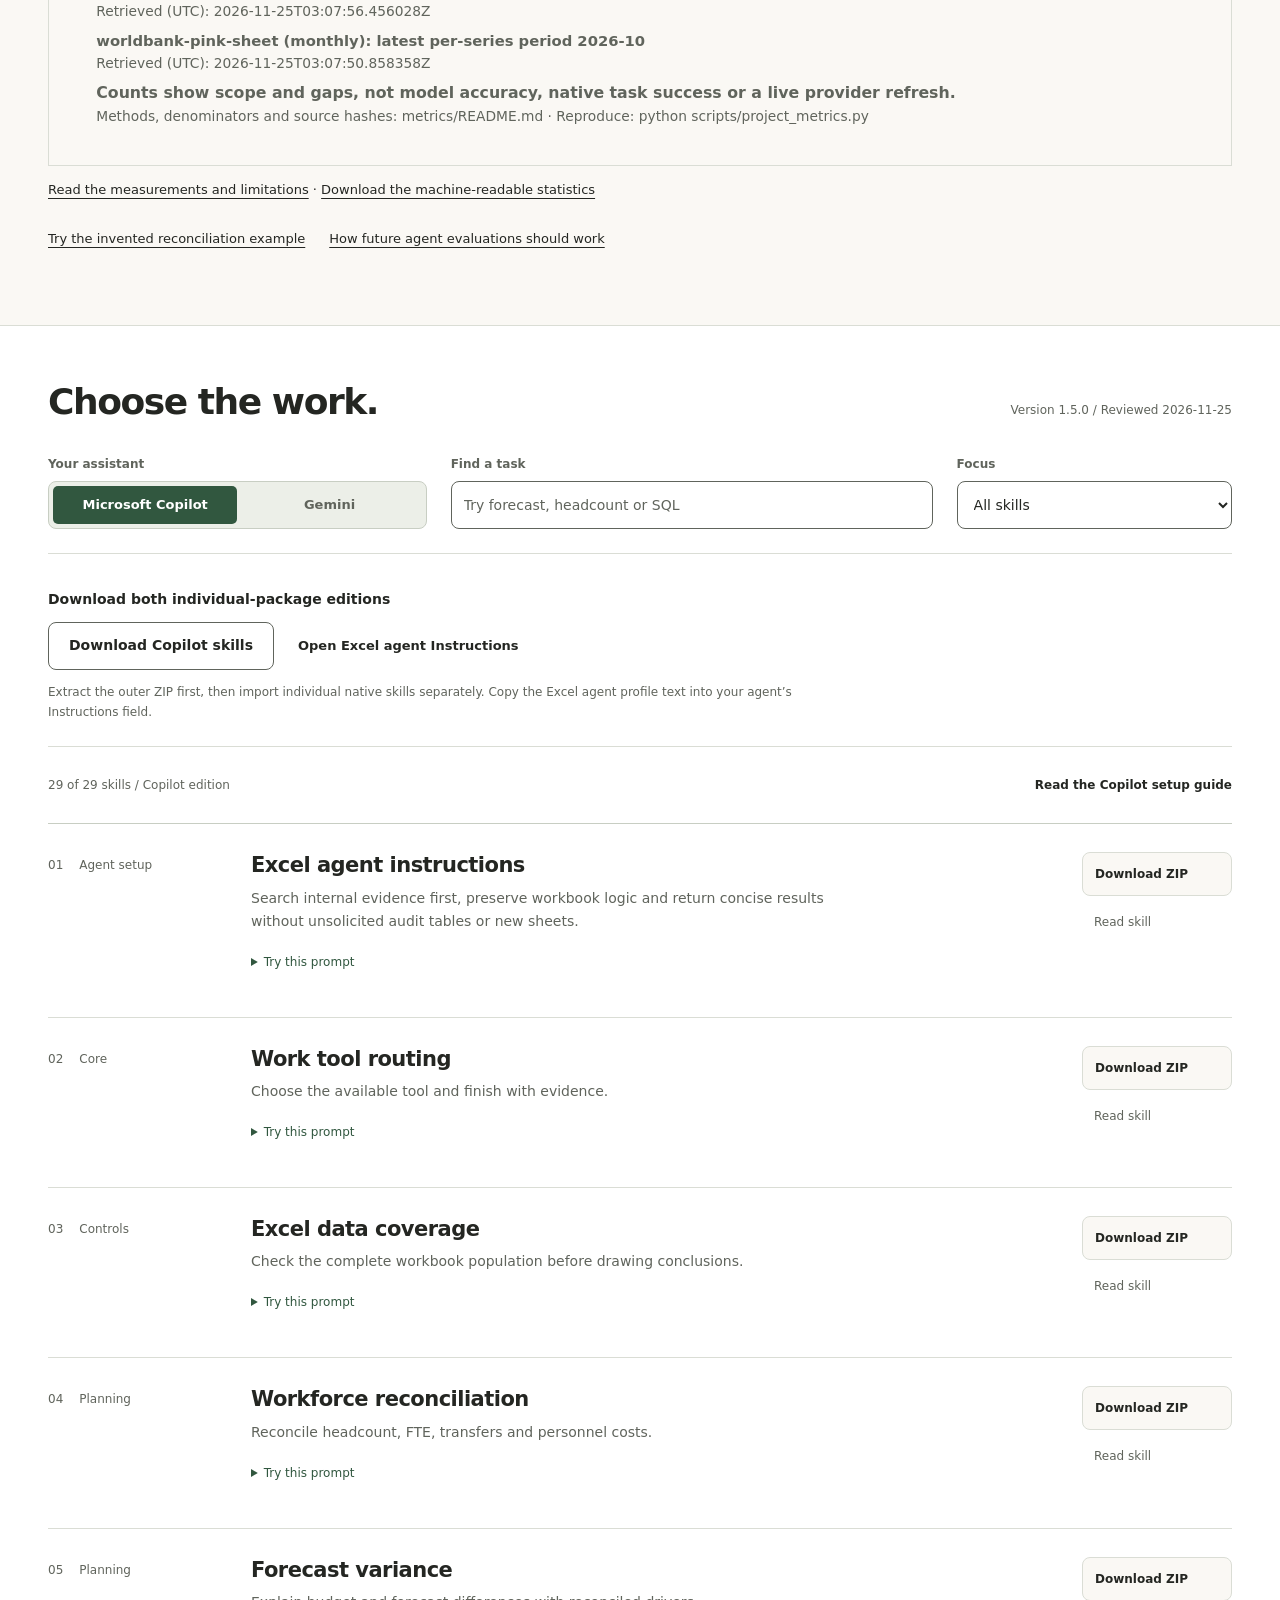
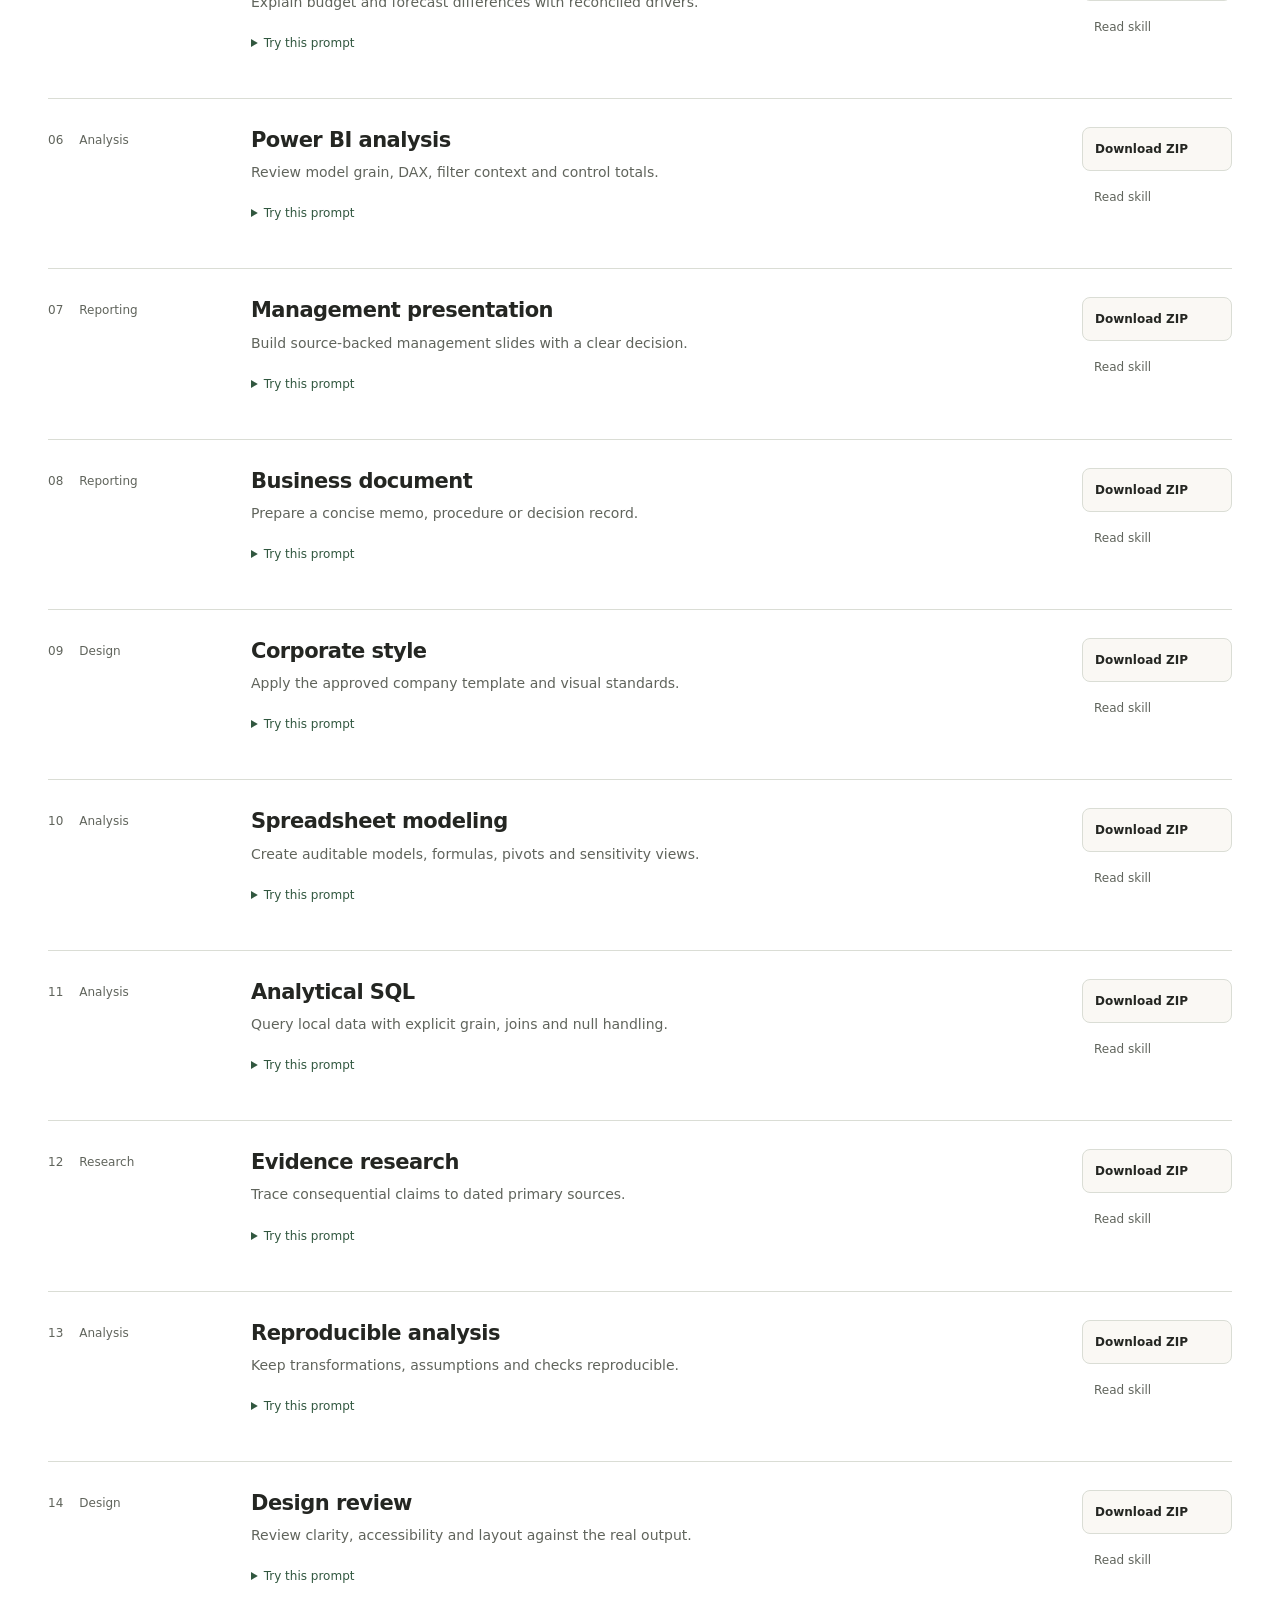
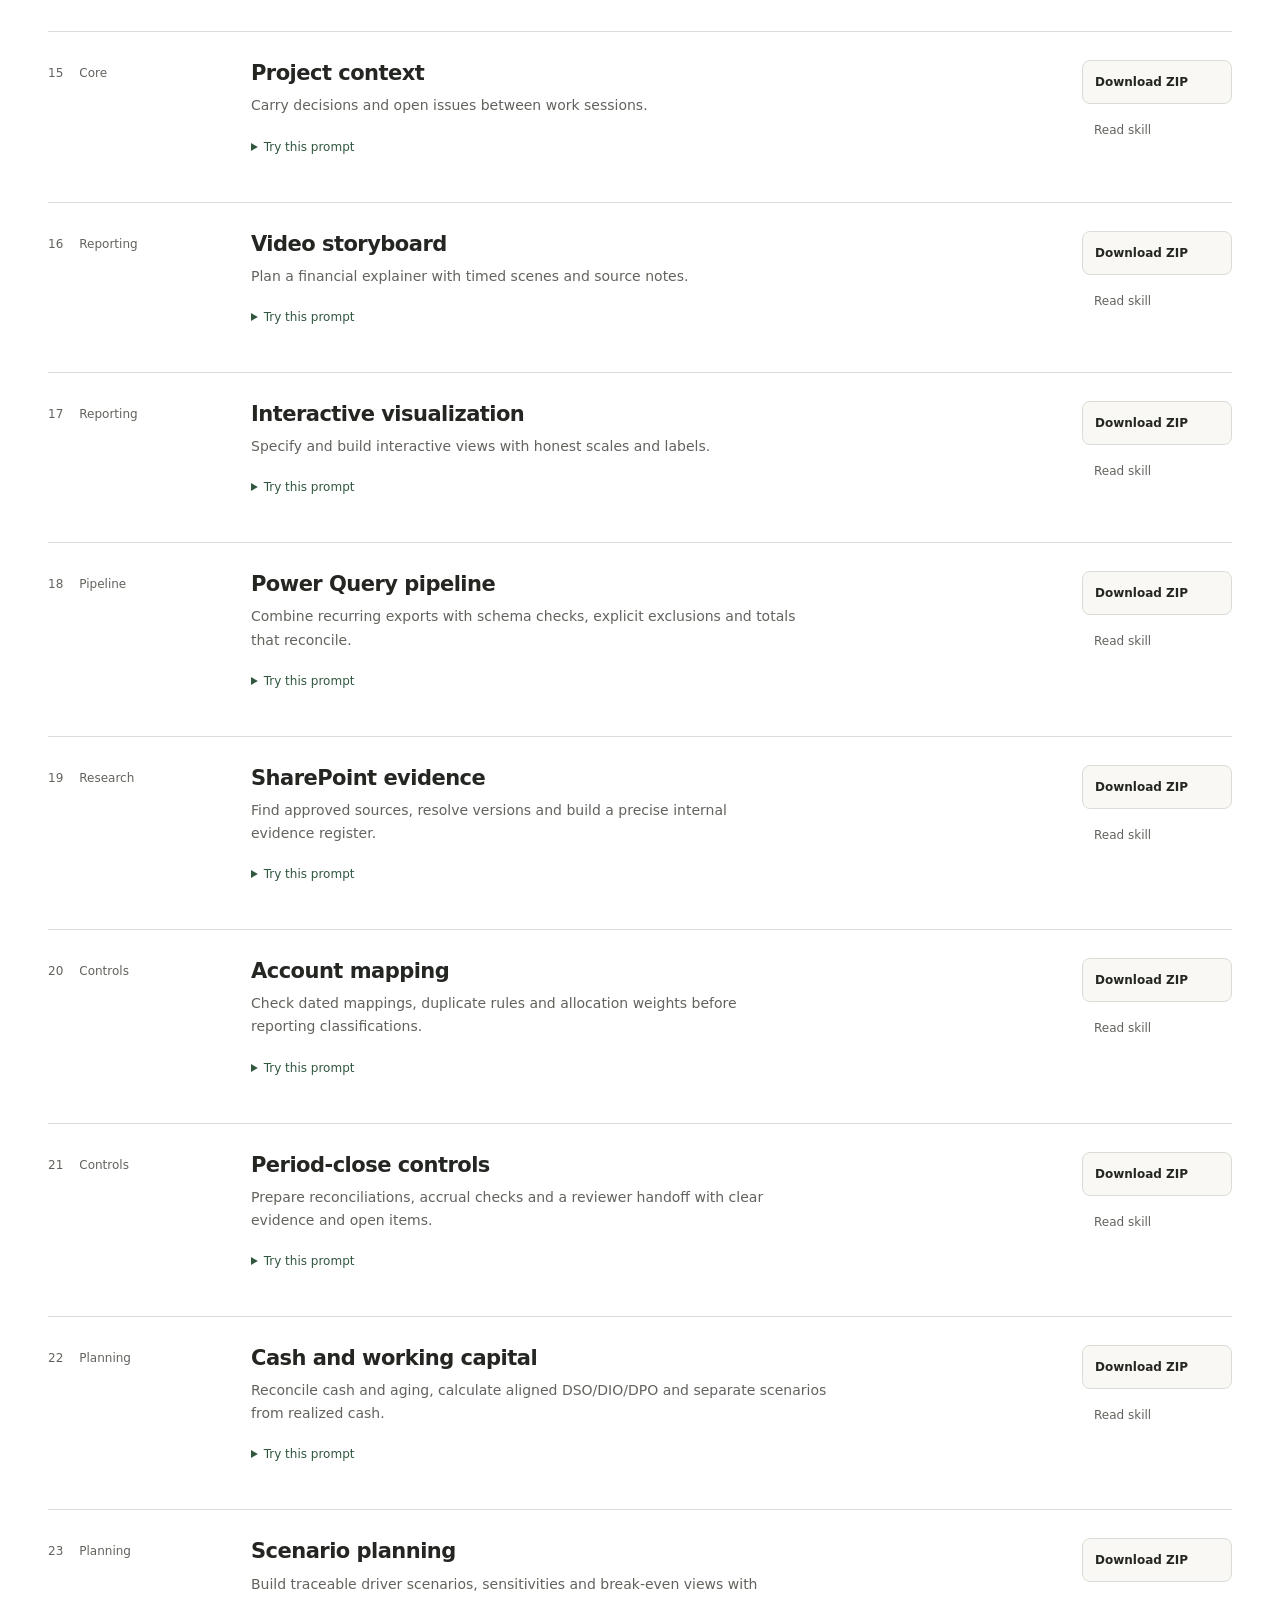
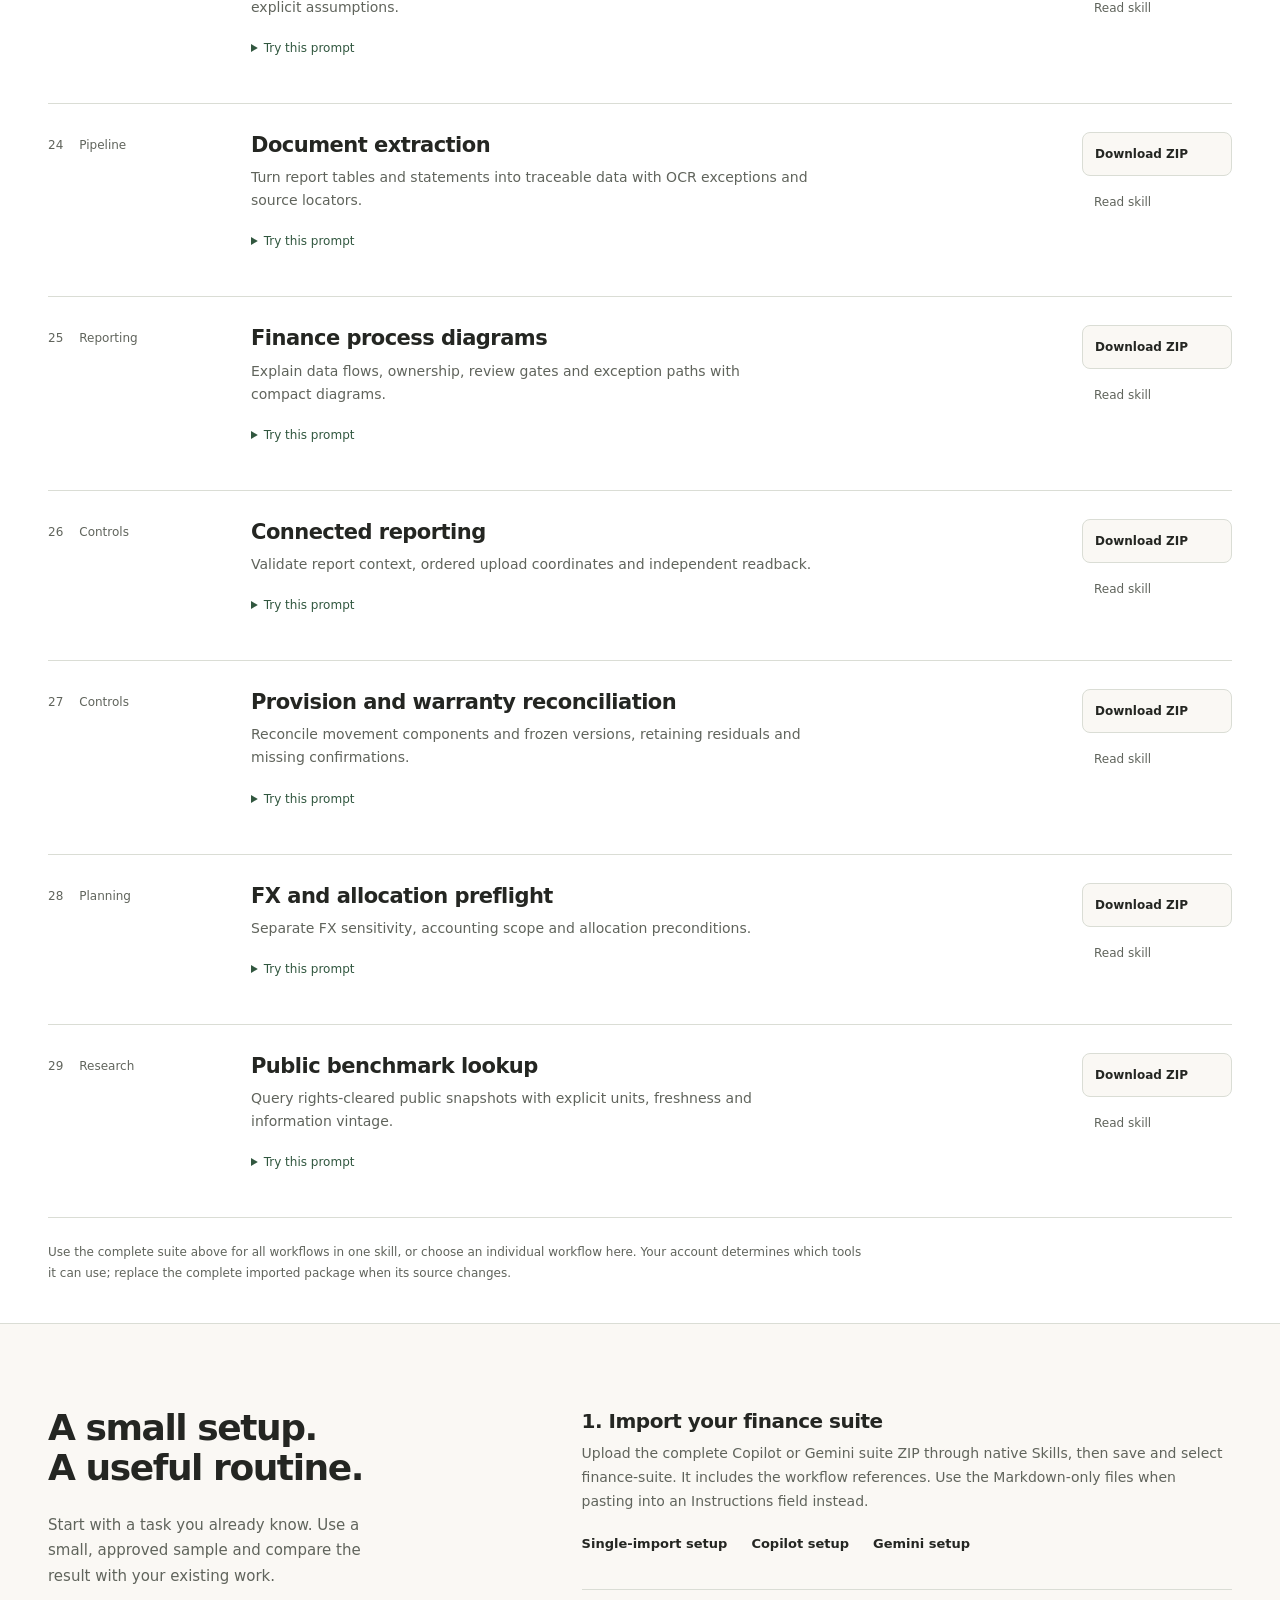
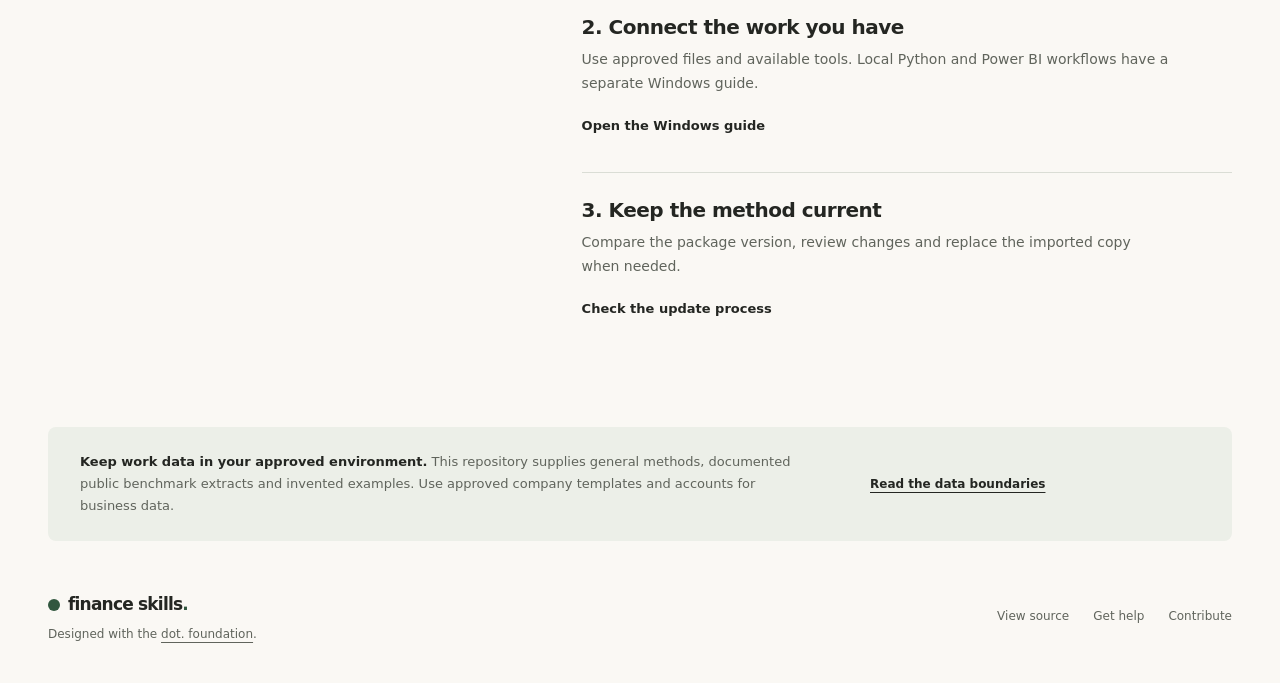
==== commit b2d37e52: "Add one-import finance suites and clarify Copilot package formats" ====
--- a/site/index.html
+++ b/site/index.html
@@ -5,22 +5,22 @@
   <meta name="viewport" content="width=device-width, initial-scale=1">
   <meta name="color-scheme" content="light dark">
   <title>Finance Agent Skills for Microsoft 365 Copilot and Gemini</title>
-  <meta name="description" content="Finance agent skills for Microsoft 365 Copilot and Gemini: Excel reconciliation, FP&amp;A, forecasting, Power BI and public benchmarks.">
+  <meta name="description" content="Finance agent skills for Microsoft 365 Copilot and Gemini: one-import suites for Excel reconciliation, FP&amp;A, forecasting, Power BI and public benchmarks.">
   <meta property="og:type" content="website">
   <meta property="og:title" content="Finance Agent Skills for Microsoft 365 Copilot and Gemini">
-  <meta property="og:description" content="Finance agent skills for Microsoft 365 Copilot and Gemini: Excel reconciliation, FP&amp;A, forecasting, Power BI and public benchmarks.">
+  <meta property="og:description" content="Finance agent skills for Microsoft 365 Copilot and Gemini: one-import suites for Excel reconciliation, FP&amp;A, forecasting, Power BI and public benchmarks.">
   <meta name="twitter:card" content="summary">
   <meta name="twitter:title" content="Finance Agent Skills for Microsoft 365 Copilot and Gemini">
-  <meta name="twitter:description" content="Finance agent skills for Microsoft 365 Copilot and Gemini: Excel reconciliation, FP&amp;A, forecasting, Power BI and public benchmarks.">
+  <meta name="twitter:description" content="Finance agent skills for Microsoft 365 Copilot and Gemini: one-import suites for Excel reconciliation, FP&amp;A, forecasting, Power BI and public benchmarks.">
   <script type="application/ld+json">
 {
   "@context": "https://schema.org",
   "@type": "SoftwareSourceCode",
   "name": "Finance Agent Skills for Microsoft 365 Copilot and Gemini",
-  "description": "Finance agent skills for Microsoft 365 Copilot and Gemini: Excel reconciliation, FP&A, forecasting, Power BI and public benchmarks.",
+  "description": "Finance agent skills for Microsoft 365 Copilot and Gemini: one-import suites for Excel reconciliation, FP&A, forecasting, Power BI and public benchmarks.",
   "url": "https://github.com/mim1hat-prog/finance-skills",
   "codeRepository": "https://github.com/mim1hat-prog/finance-skills",
-  "version": "1.4.3",
+  "version": "1.5.0",
   "license": "https://github.com/mim1hat-prog/finance-skills/blob/main/LICENSE",
   "programmingLanguage": [
     "Markdown",
@@ -69,8 +69,9 @@
     <section class="hero wrap" aria-labelledby="hero-title">
       <div class="hero-copy">
         <h1 id="hero-title">Finance agent skills.<br>Clear decisions.</h1>
-        <p class="hero-description">Excel reconciliation, FP&amp;A, forecasting and reporting for Microsoft 365 Copilot and Gemini. Choose a workflow and use the complete instructions.</p>
-        <div class="hero-actions"><a class="button primary" id="download-markdown" href="../packages/markdown/finance-skills-markdown.zip" download="finance-skills-markdown.zip">Download copy-and-paste skills</a><a class="text-link" href="#library">Find a skill</a></div>
+        <p class="hero-description">Excel reconciliation, FP&amp;A, forecasting and reporting for Microsoft 365 Copilot and Gemini. All finance workflows in one finance-suite skill per assistant.</p>
+        <div class="hero-actions"><a class="button primary" id="copilot-suite-download" href="../packages/suites/finance-suite-copilot.zip" download="finance-suite-copilot.zip">Copilot: one import</a><a class="button secondary" id="gemini-suite-download" href="../packages/suites/finance-suite-gemini.zip" download="finance-suite-gemini.zip">Gemini: one import</a></div>
+        <div class="inline-links"><a id="download-markdown" href="../packages/markdown/finance-skills-markdown.zip" download="finance-skills-markdown.zip">Copy-and-paste Markdown only</a><a href="../docs/SINGLE-IMPORT.md">How the complete suite works</a></div>
         <p class="platform-note">Windows 11 · Markdown instructions · Optional Python and Power BI</p>
       </div>
       <aside class="workflow" aria-labelledby="workflow-title">
@@ -103,7 +104,7 @@
           <label class="category-label" for="category">Focus<select id="category" class="dot-search"><option value="all">All skills</option></select></label>
         </div>
         <div class="library-downloads">
-          <a class="text-link" id="download-all" href="../packages/bundles/finance-skills-all.zip" download="finance-skills-all.zip" aria-describedby="bundle-note">Download both native editions</a>
+          <a class="text-link" id="download-all" href="../packages/bundles/finance-skills-all.zip" download="finance-skills-all.zip" aria-describedby="bundle-note">Download both individual-package editions</a>
           <div class="download-actions"><a class="button secondary" id="edition-download" href="../packages/bundles/finance-skills-copilot.zip" download="finance-skills-copilot.zip" aria-describedby="bundle-note">Download Copilot skills</a><a class="text-link" id="excel-agent-instructions" href="../profiles/excel-agent-instructions.txt">Open Excel agent Instructions</a></div>
           <p id="bundle-note">Extract the outer ZIP first, then import individual native skills separately. Copy the Excel agent profile text into your agent’s Instructions field.</p>
         </div>
@@ -140,14 +141,14 @@
         <div id="empty-state" class="empty-state" hidden><h3>No matching skills</h3><p>Try a broader task or choose another focus.</p><button class="button secondary" id="clear-filters" type="button">Clear filters</button></div>
         <div id="data-error" class="empty-state" hidden><h3>The catalogue could not load</h3><p>Open this page from a complete repository download, or use a bundle below. Extract it before importing individual skills.</p><div class="fallback-links"><a href="../packages/bundles/finance-skills-copilot.zip" download="finance-skills-copilot.zip">Download Copilot skills</a><a href="../packages/bundles/finance-skills-gemini.zip" download="finance-skills-gemini.zip">Download Gemini skills</a></div></div>
         <noscript><div class="empty-state"><h3>Read and download without JavaScript</h3><p>All Copilot skills and prompts are listed above. Filters and edition switching use JavaScript; both editions are available in the downloads below.</p><div class="fallback-links"><a href="../packages/markdown/finance-skills-markdown.zip" download="finance-skills-markdown.zip">Copy-and-paste Markdown</a><a href="../packages/bundles/finance-skills-copilot.zip" download="finance-skills-copilot.zip">Download Copilot skills</a><a href="../packages/bundles/finance-skills-gemini.zip" download="finance-skills-gemini.zip">Download Gemini skills</a><a href="../README.md">Repository guide</a></div></div></noscript>
-        <p class="import-note">Import one skill at a time. Your account determines which tools it can use; an imported copy needs refreshing when its source changes.</p>
+        <p class="import-note">Use the complete suite above for all workflows in one skill, or choose an individual workflow here. Your account determines which tools it can use; replace the complete imported package when its source changes.</p>
       </div>
     </section>
 
     <section class="getting-started wrap" id="start" aria-labelledby="start-title">
       <div class="start-intro"><h2 id="start-title">A small setup.<br>A useful routine.</h2><p>Start with a task you already know. Use a small, approved sample and compare the result with your existing work.</p></div>
       <div class="setup-list">
-        <article><div><h3>1. Choose one workflow</h3><p>Extract the Markdown-only ZIP, open a Copilot or Gemini file and paste its full contents into an available Instructions field or approved conversation. Use the host guide for native imports.</p><div class="inline-links"><a href="../docs/COPILOT.md">Copilot setup</a><a href="../docs/GEMINI.md">Gemini setup</a></div></div></article>
+        <article><div><h3>1. Import your finance suite</h3><p>Upload the complete Copilot or Gemini suite ZIP through native Skills, then save and select finance-suite. It includes the workflow references. Use the Markdown-only files when pasting into an Instructions field instead.</p><div class="inline-links"><a href="../docs/SINGLE-IMPORT.md">Single-import setup</a><a href="../docs/COPILOT.md">Copilot setup</a><a href="../docs/GEMINI.md">Gemini setup</a></div></div></article>
         <article><div><h3>2. Connect the work you have</h3><p>Use approved files and available tools. Local Python and Power BI workflows have a separate Windows guide.</p><a href="../docs/WINDOWS.md">Open the Windows guide</a></div></article>
         <article><div><h3>3. Keep the method current</h3><p>Compare the package version, review changes and replace the imported copy when needed.</p><a href="../docs/UPDATES.md">Check the update process</a></div></article>
       </div>
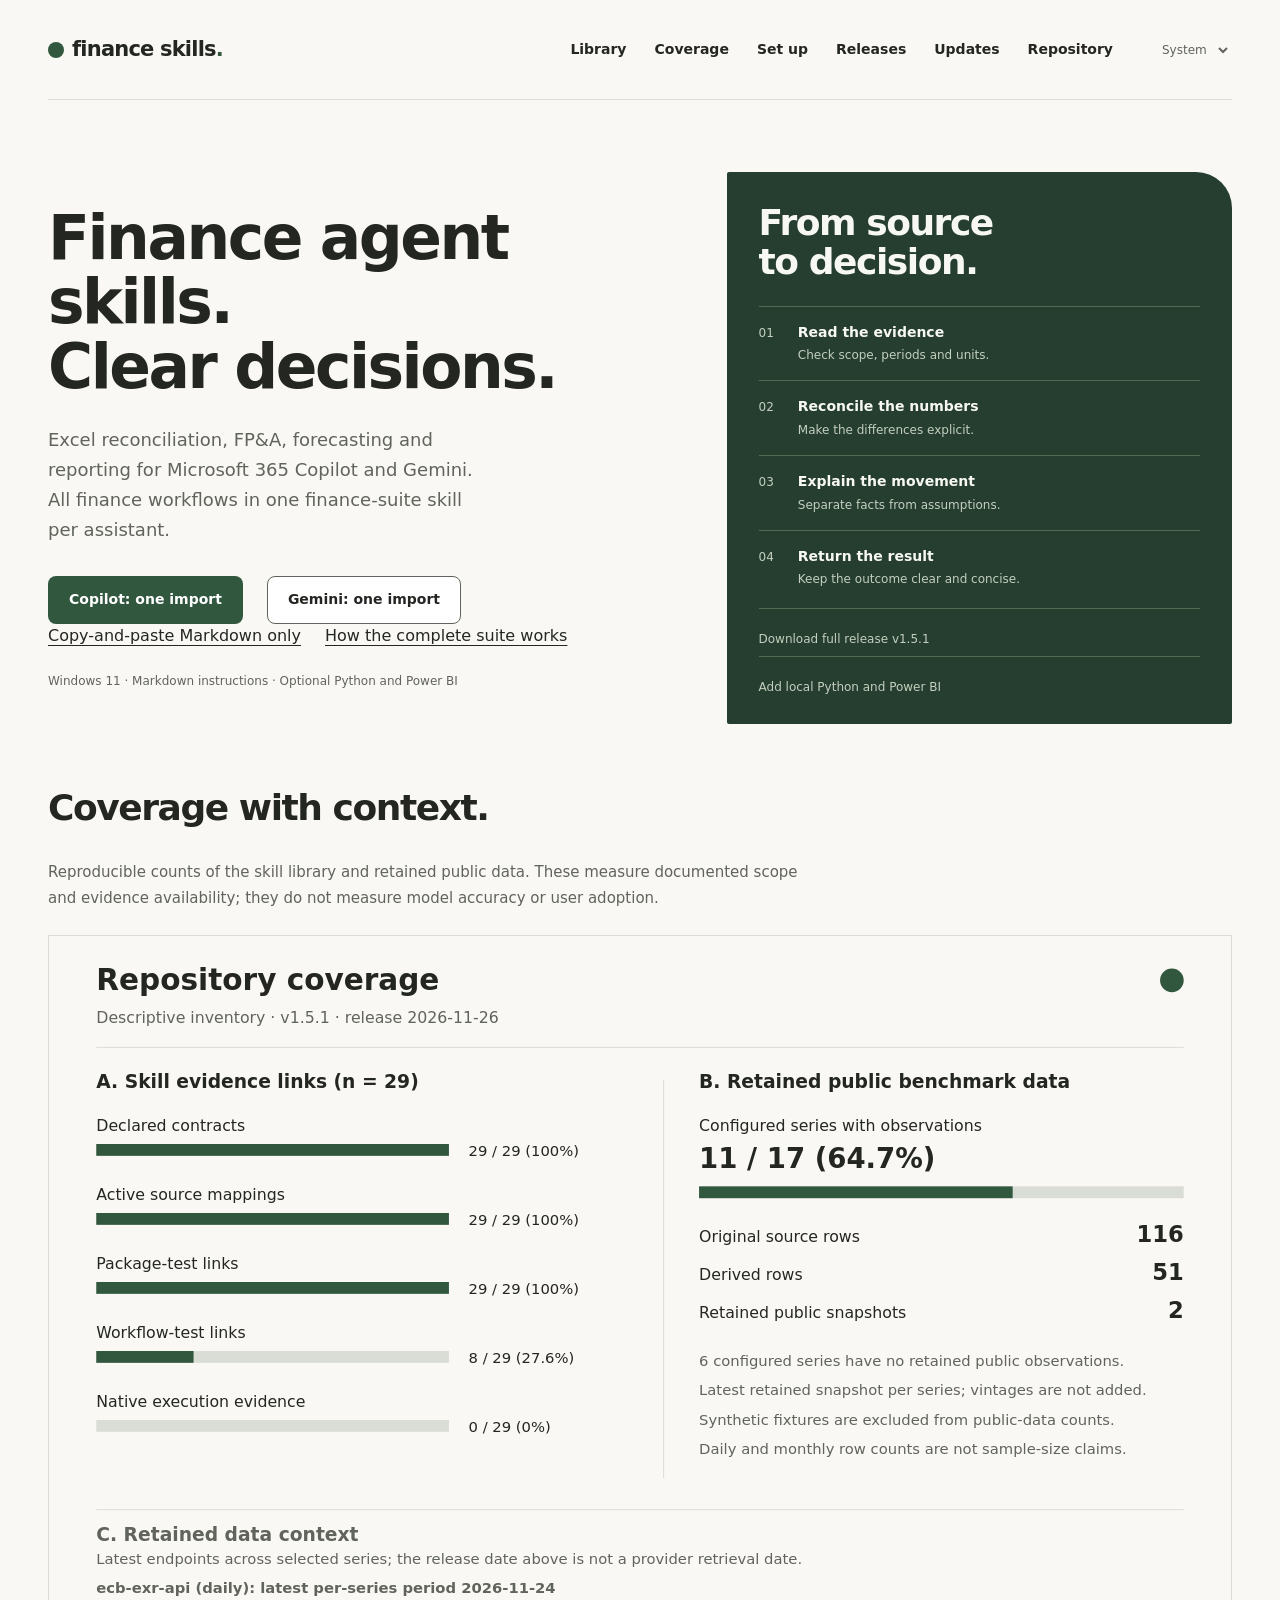
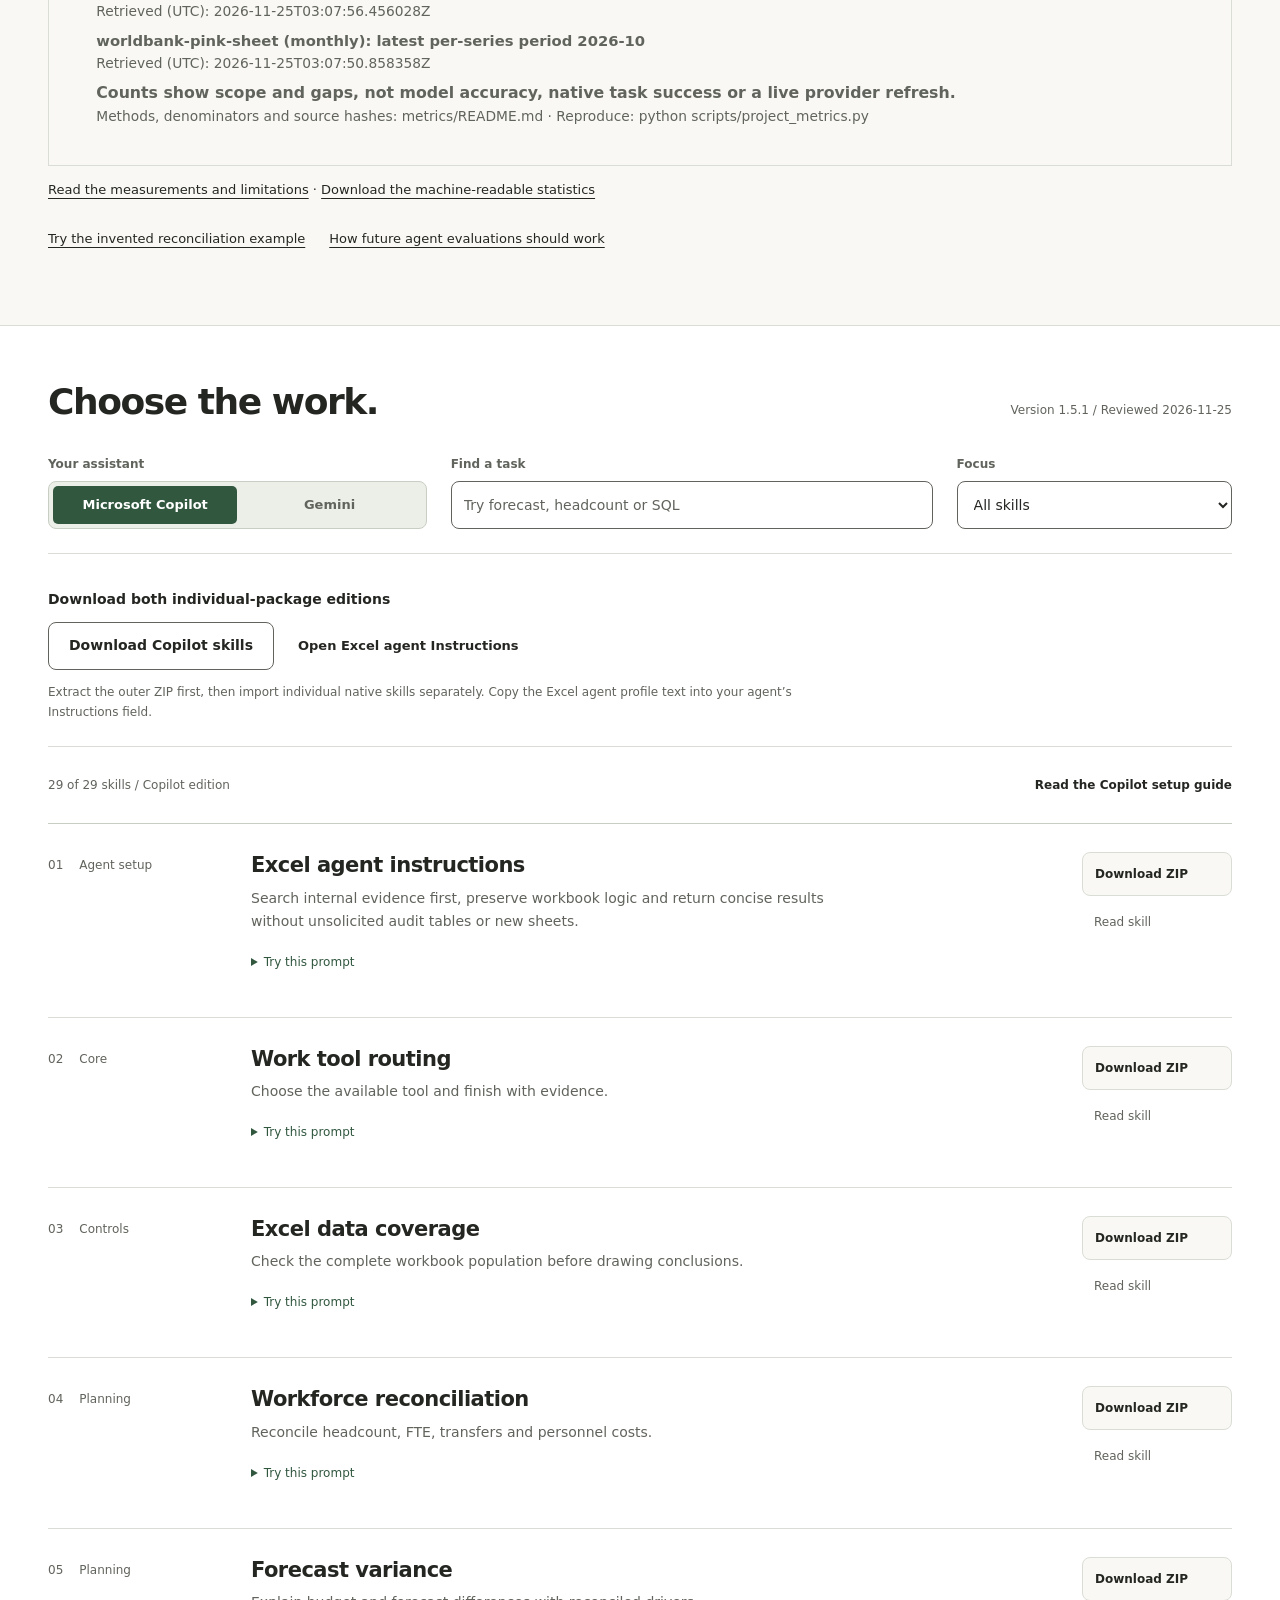
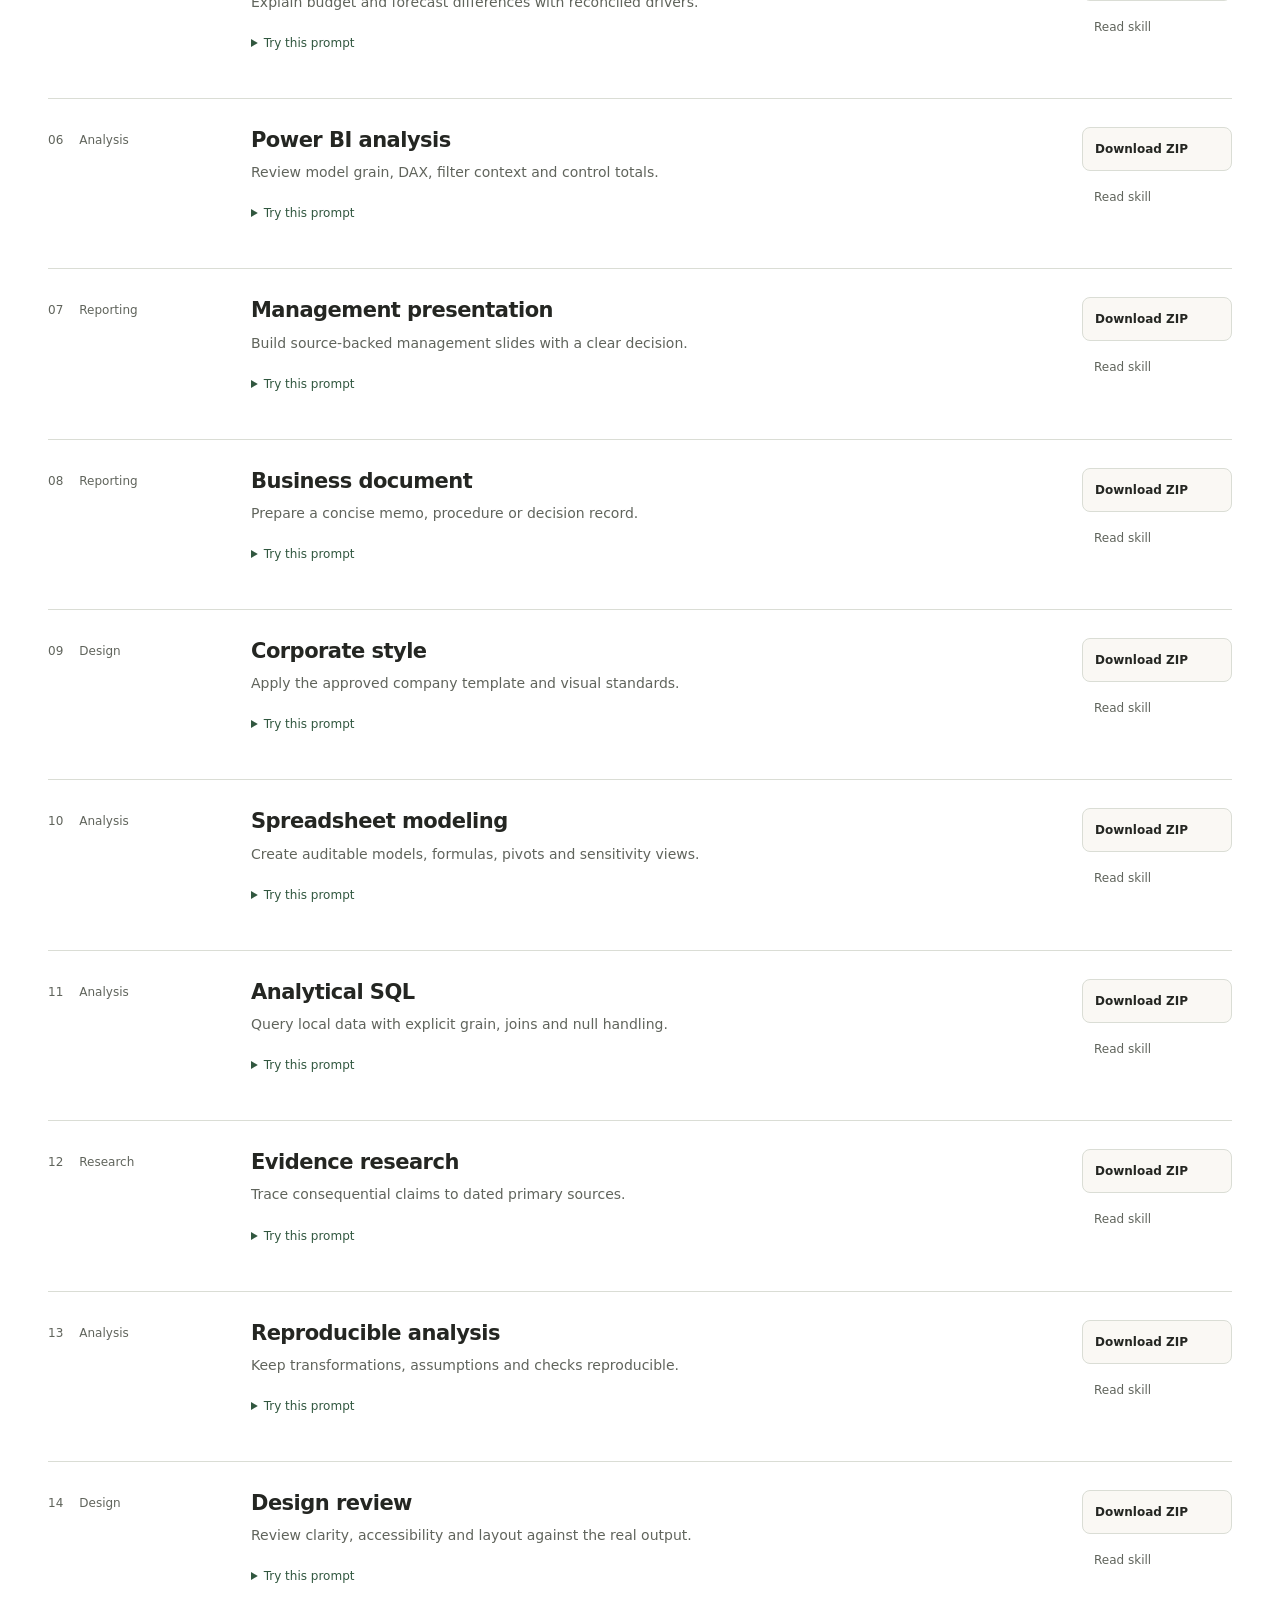
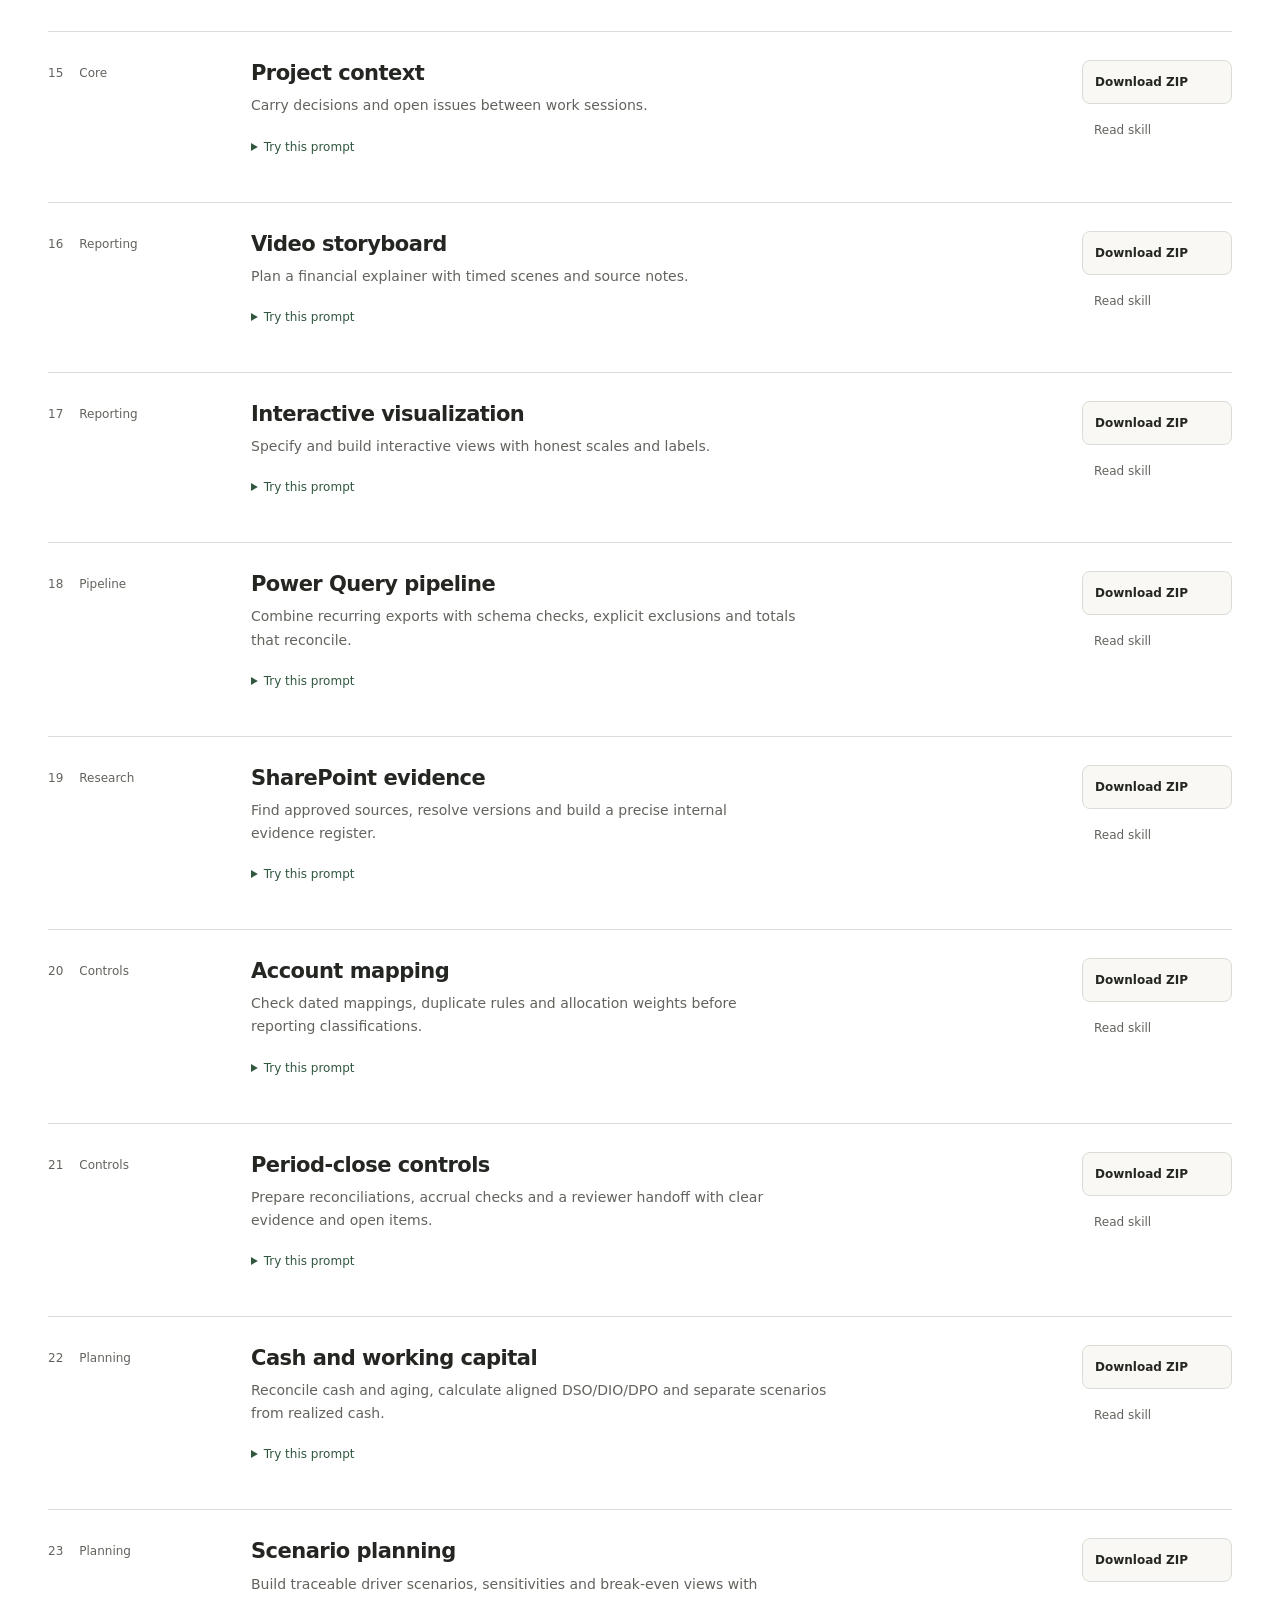
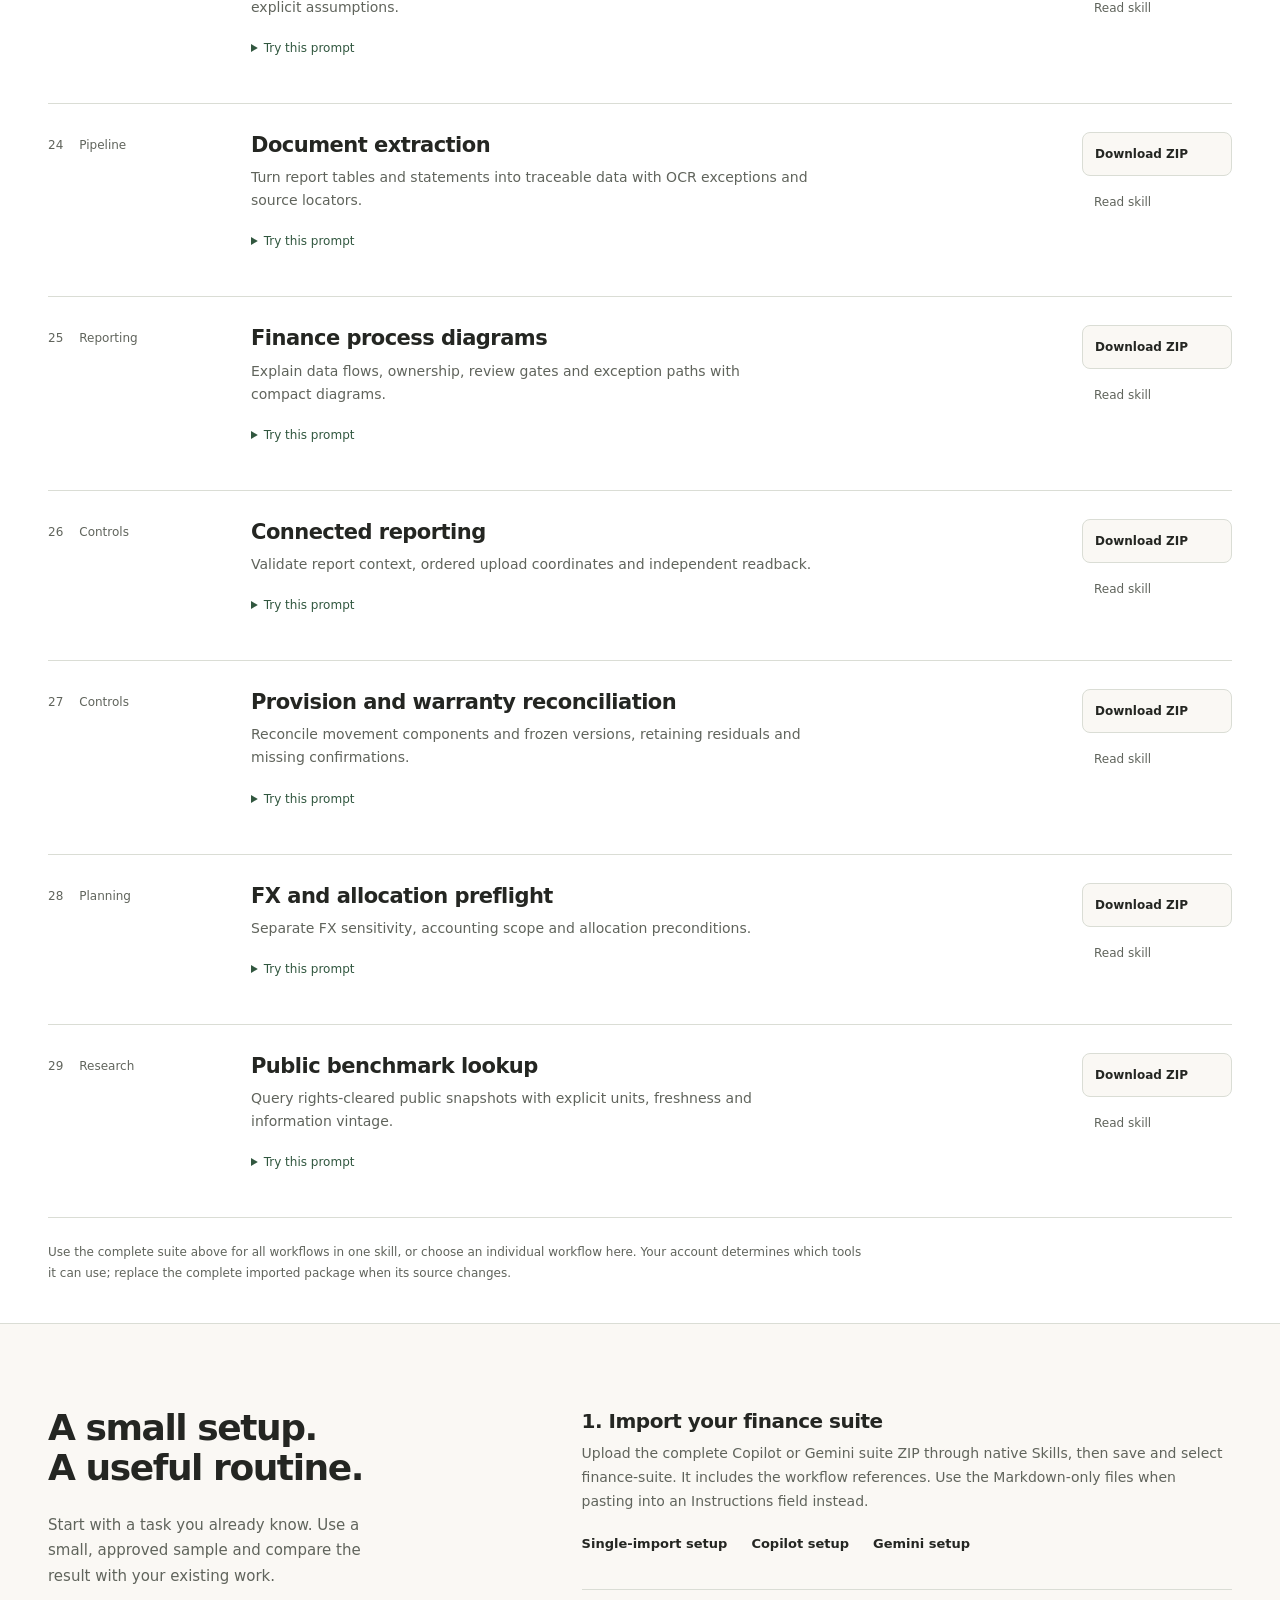
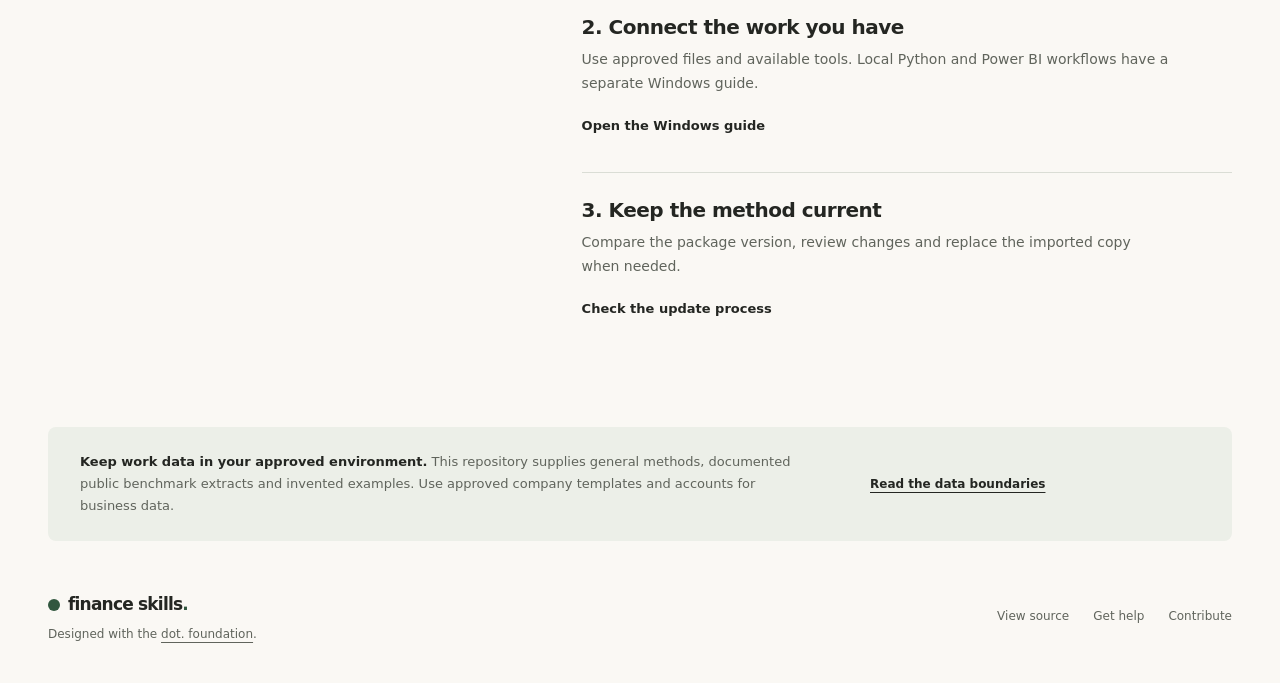
==== commit b01d720b: "Fix suite import portability with grouped workflow references" ====
--- a/site/index.html
+++ b/site/index.html
@@ -20,7 +20,7 @@
   "description": "Finance agent skills for Microsoft 365 Copilot and Gemini: one-import suites for Excel reconciliation, FP&A, forecasting, Power BI and public benchmarks.",
   "url": "https://github.com/mim1hat-prog/finance-skills",
   "codeRepository": "https://github.com/mim1hat-prog/finance-skills",
-  "version": "1.5.0",
+  "version": "1.5.1",
   "license": "https://github.com/mim1hat-prog/finance-skills/blob/main/LICENSE",
   "programmingLanguage": [
     "Markdown",
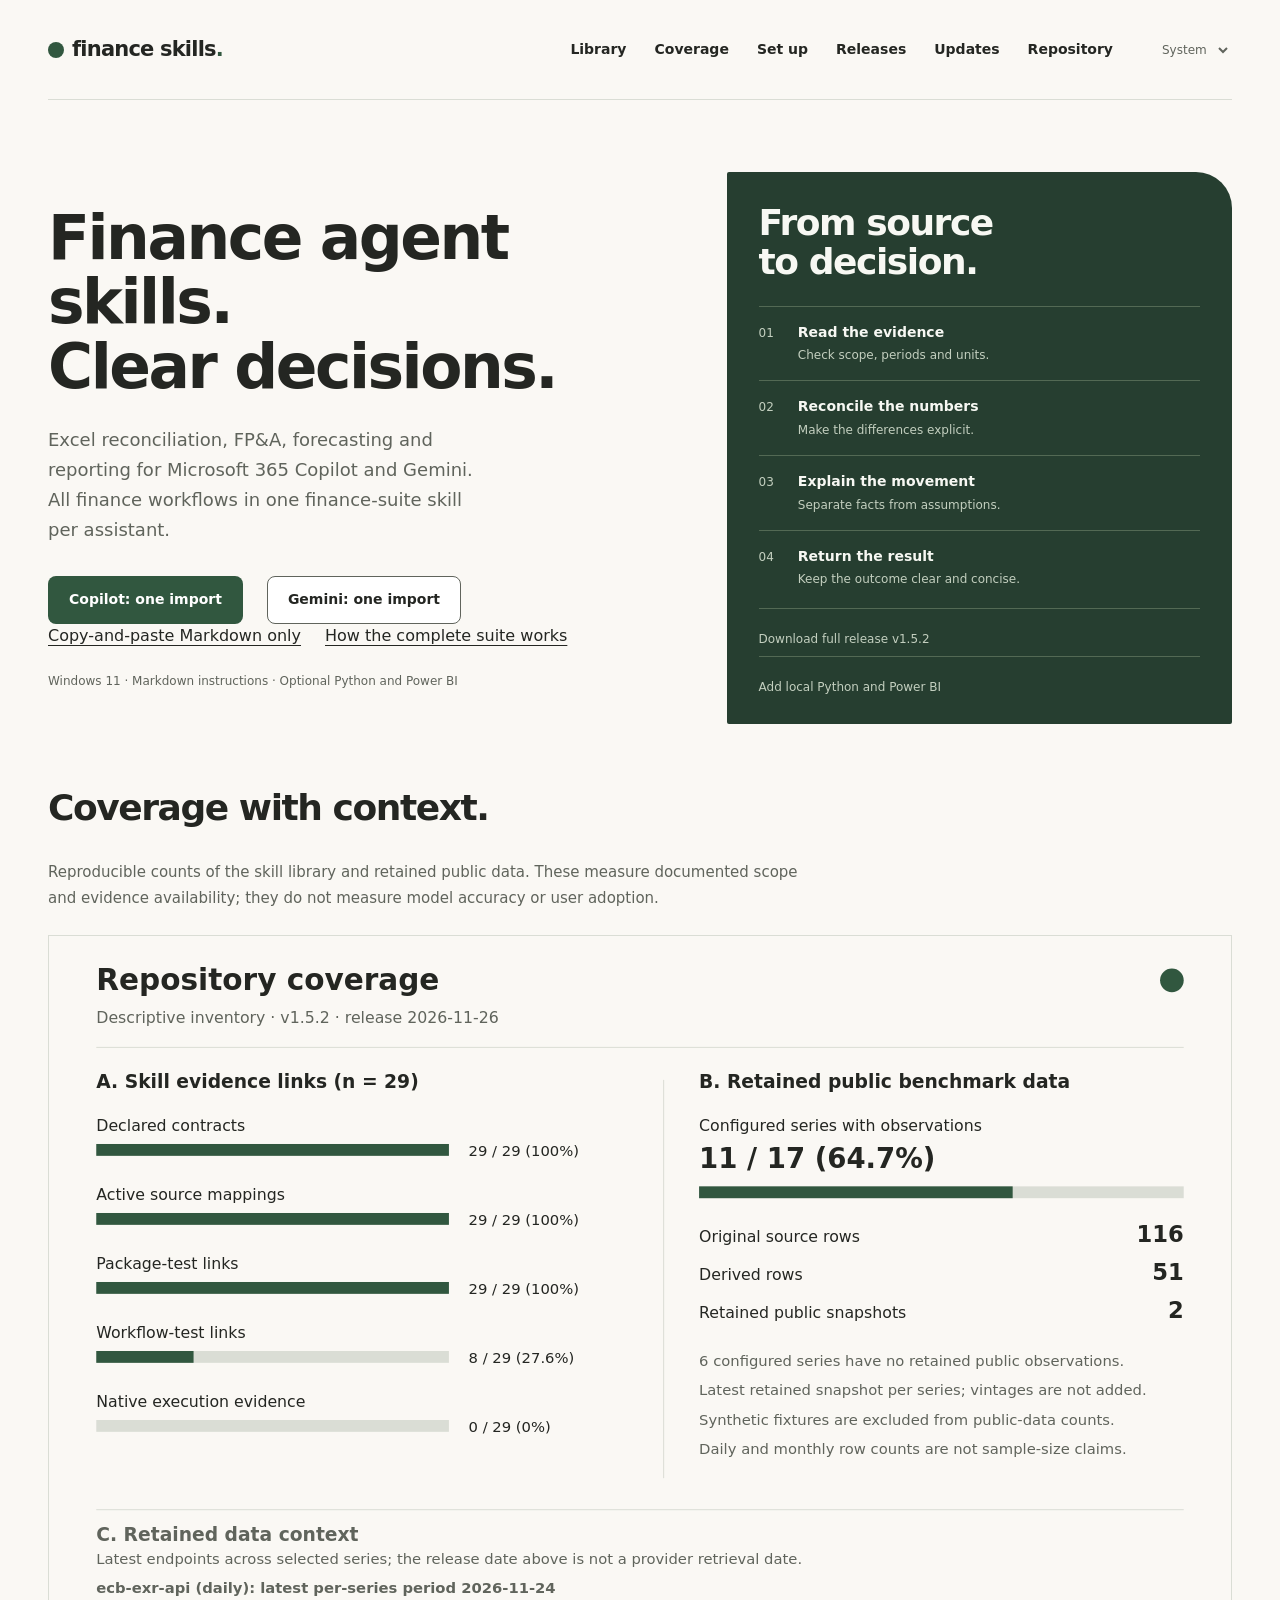
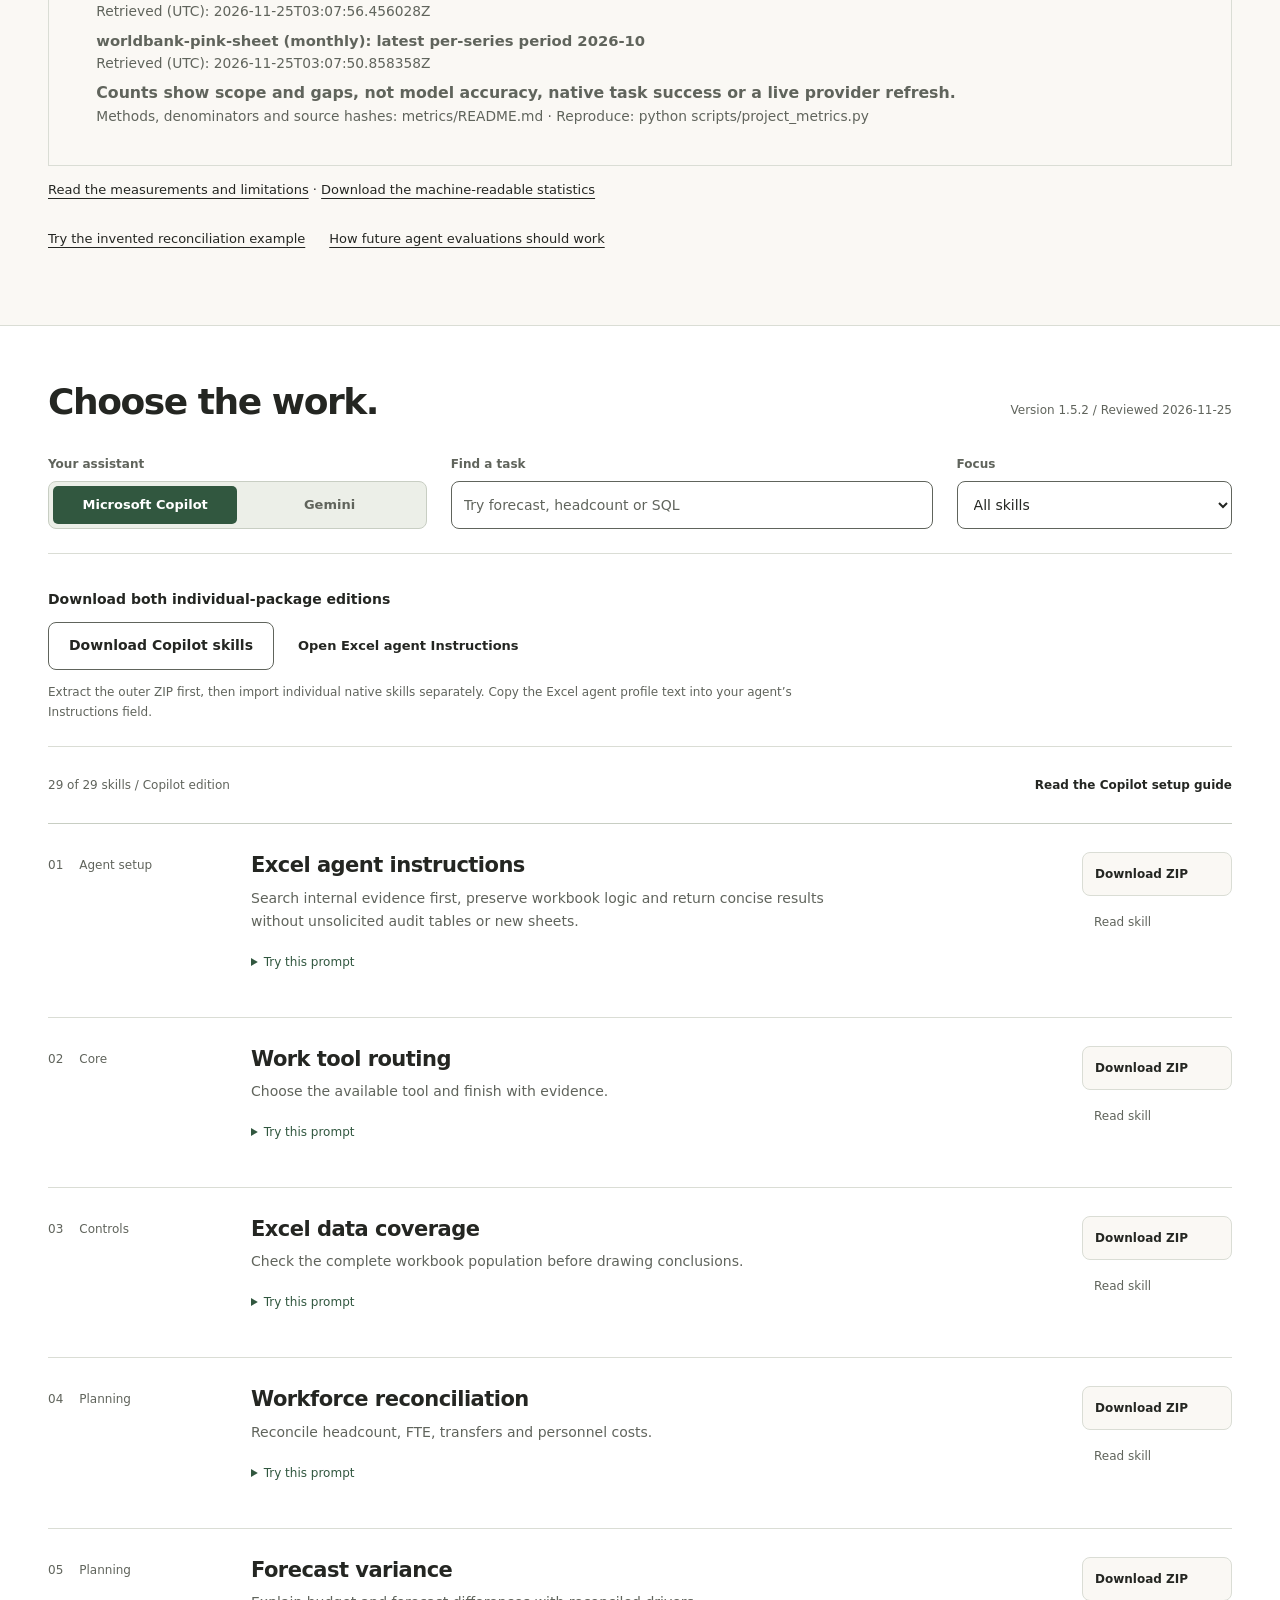
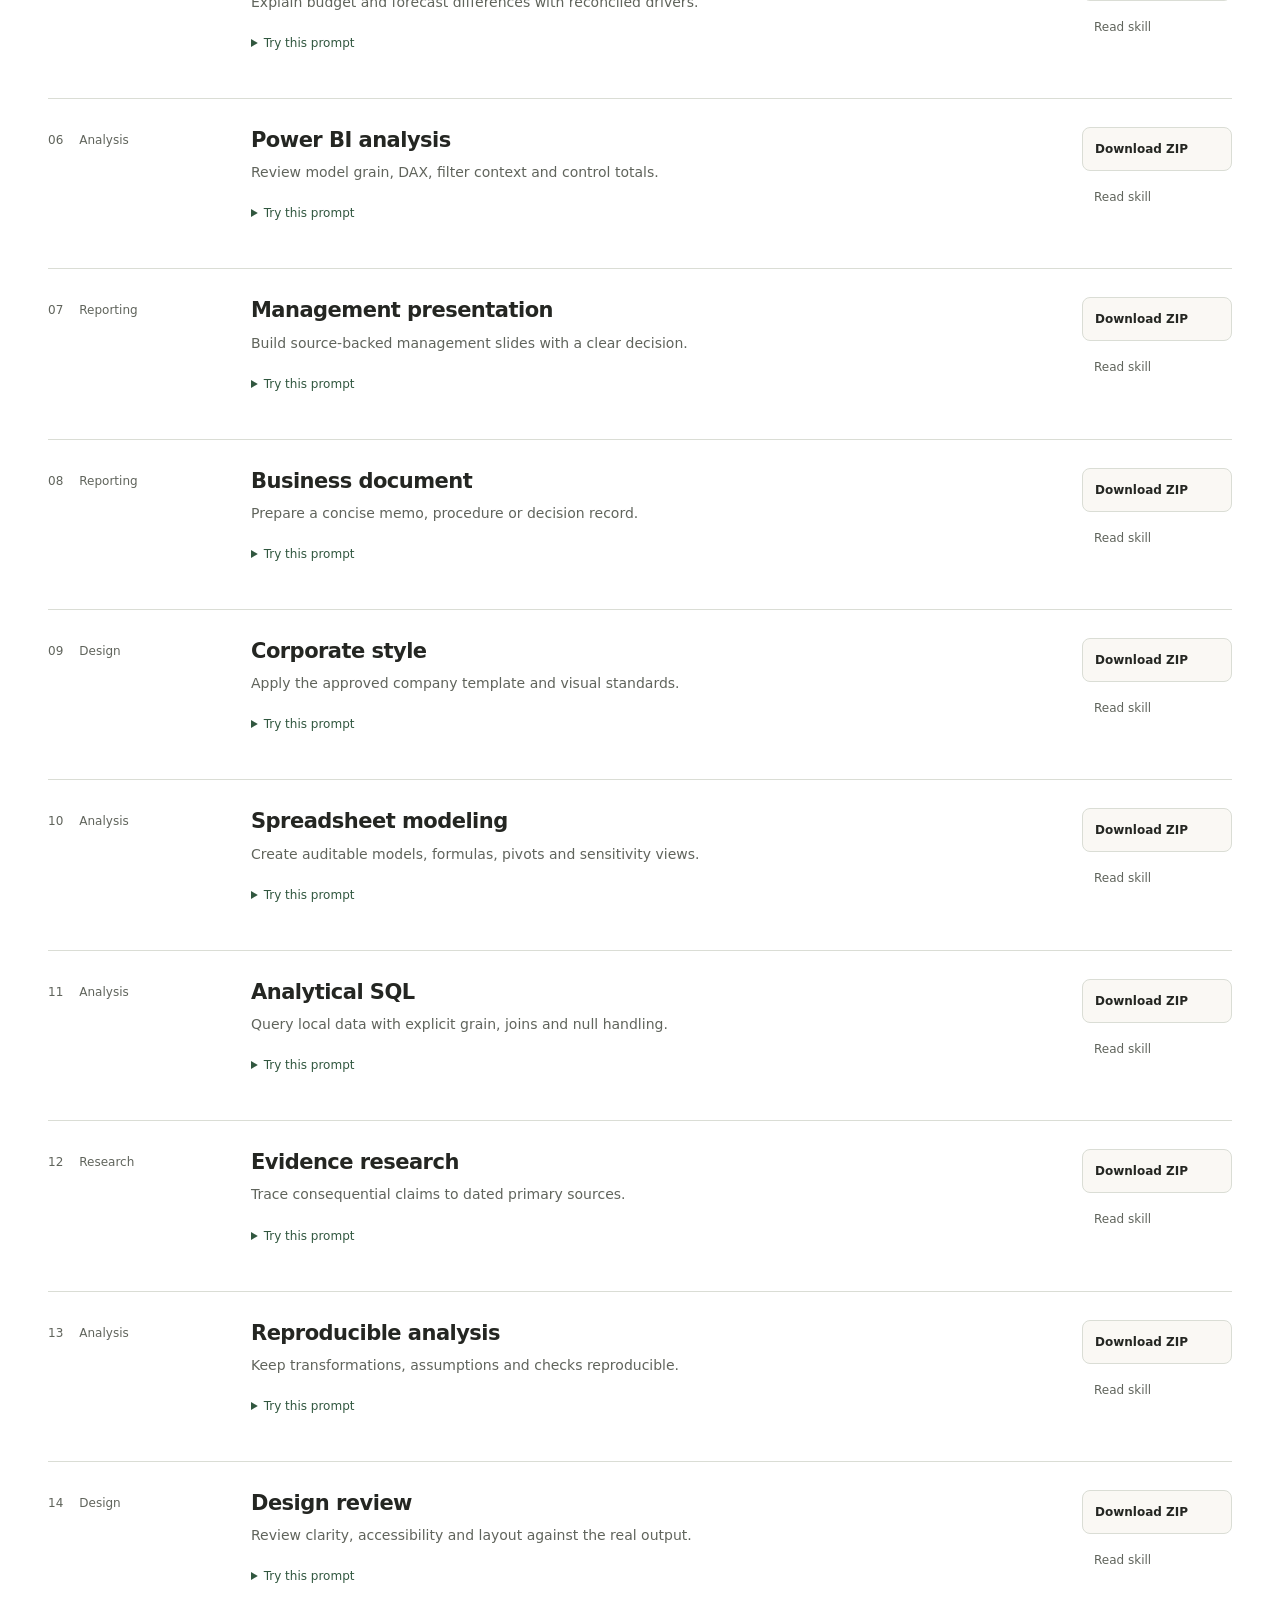
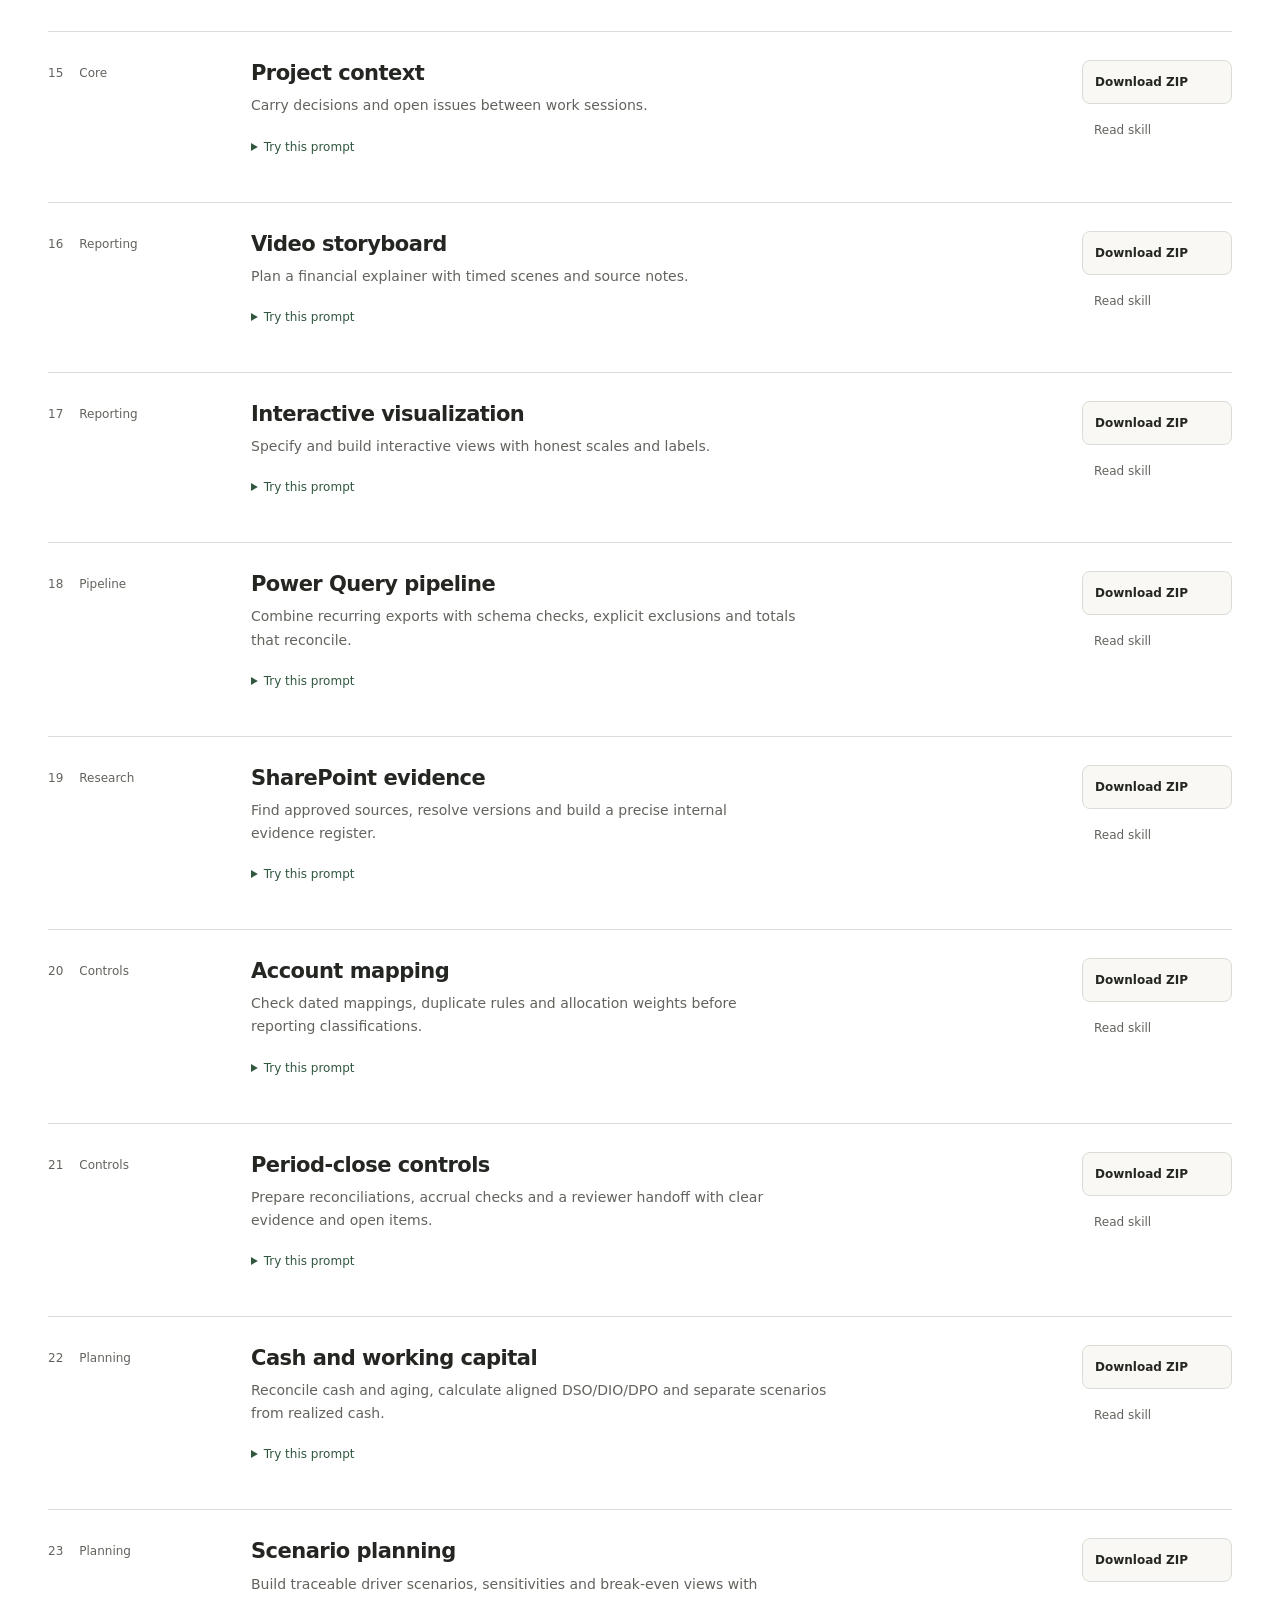
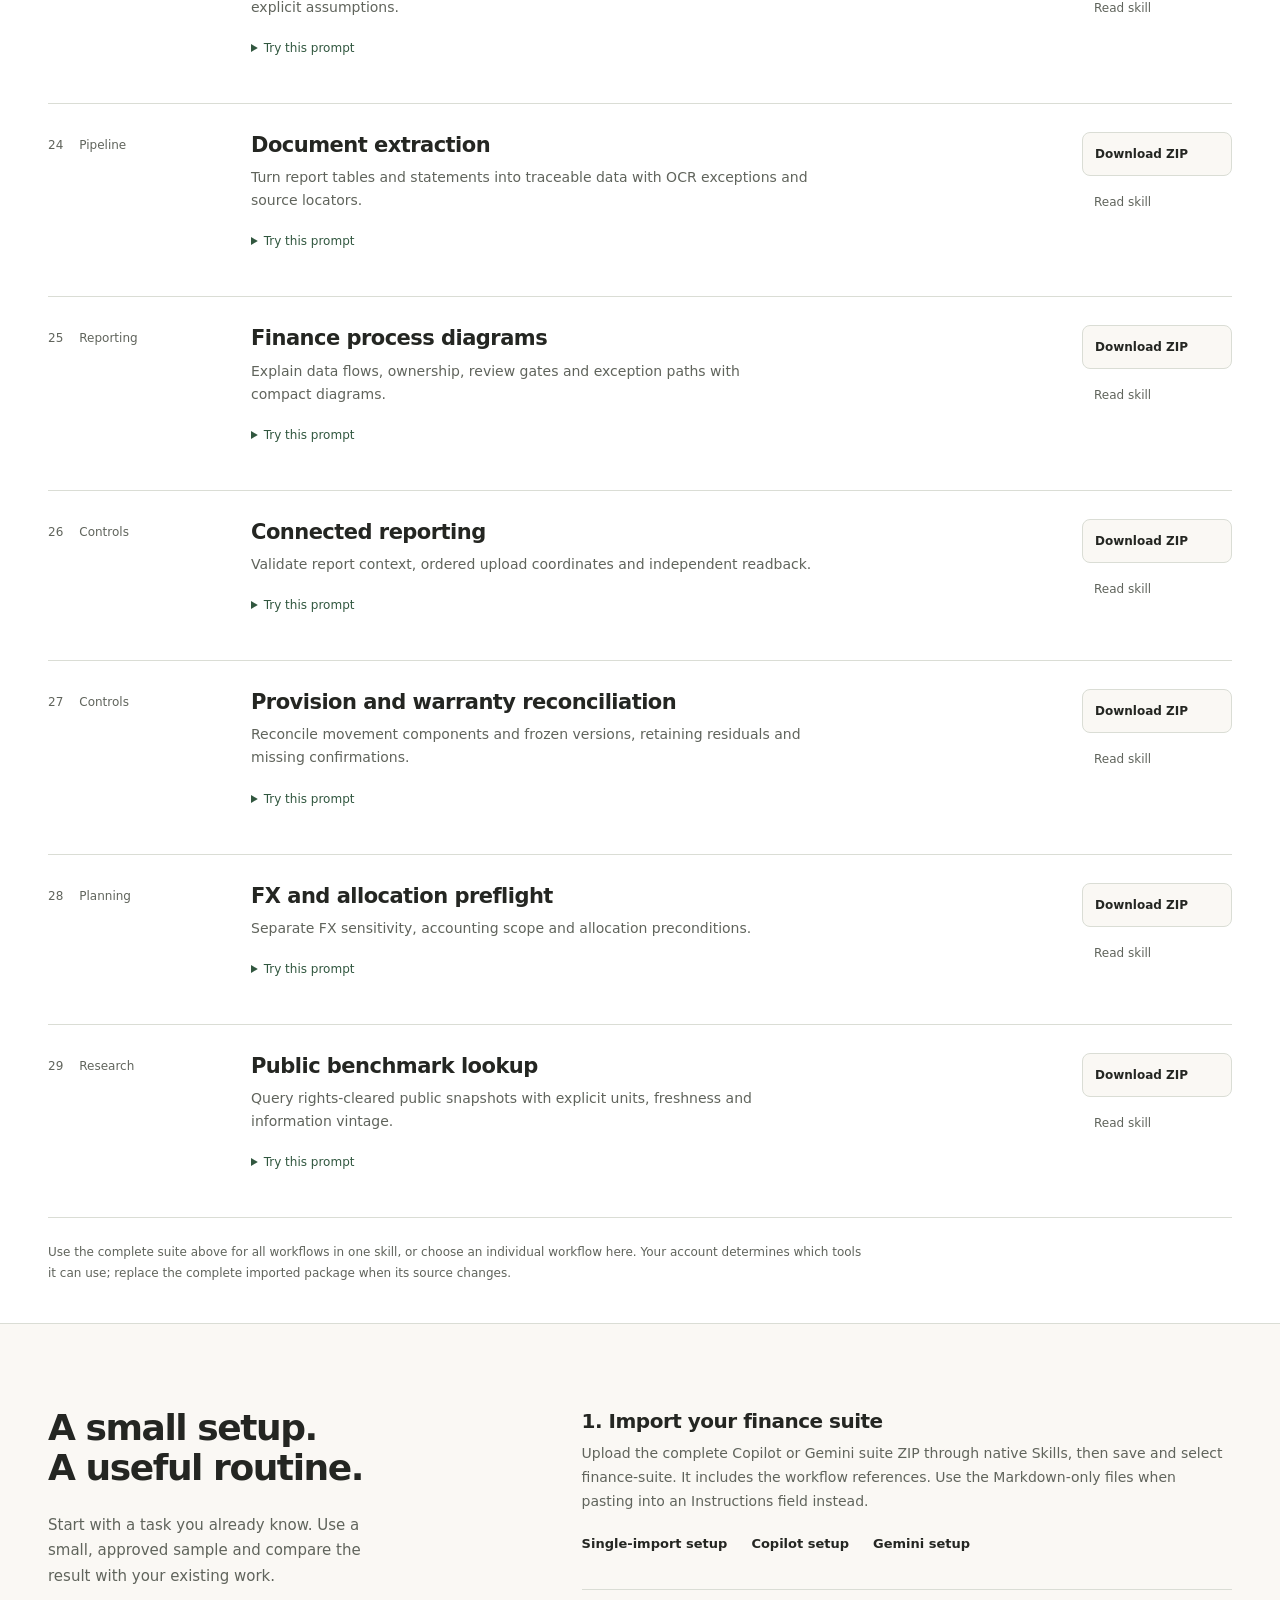
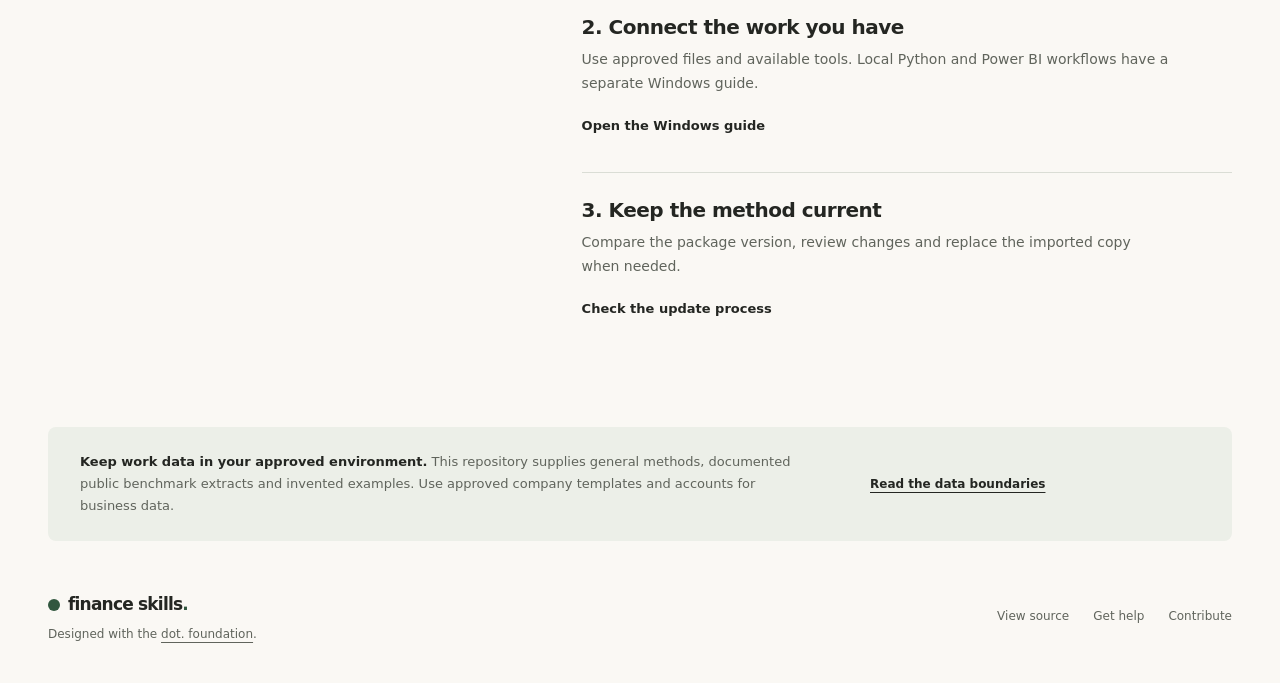
==== commit bc11c32c: "Keep release history scans bounded and publish compatible finance suites" ====
--- a/site/index.html
+++ b/site/index.html
@@ -20,7 +20,7 @@
   "description": "Finance agent skills for Microsoft 365 Copilot and Gemini: one-import suites for Excel reconciliation, FP&A, forecasting, Power BI and public benchmarks.",
   "url": "https://github.com/mim1hat-prog/finance-skills",
   "codeRepository": "https://github.com/mim1hat-prog/finance-skills",
-  "version": "1.5.1",
+  "version": "1.5.2",
   "license": "https://github.com/mim1hat-prog/finance-skills/blob/main/LICENSE",
   "programmingLanguage": [
     "Markdown",
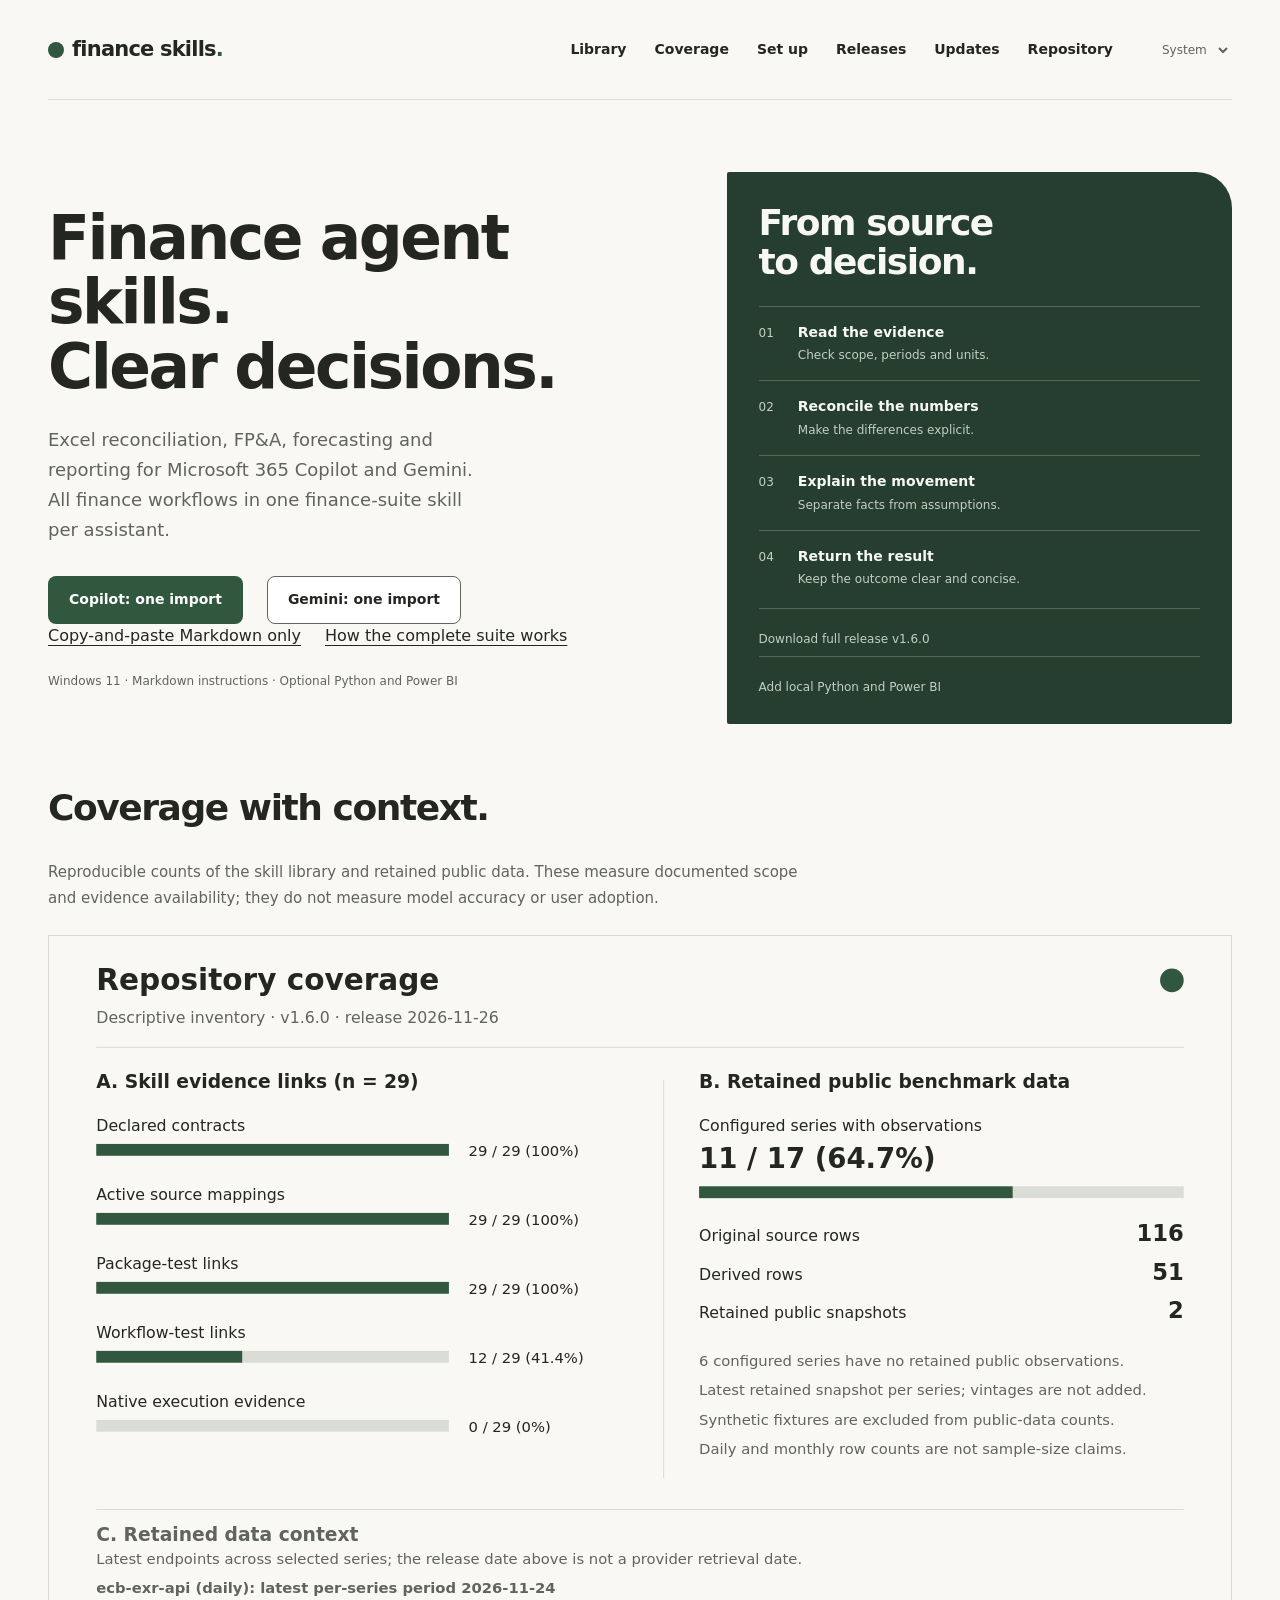
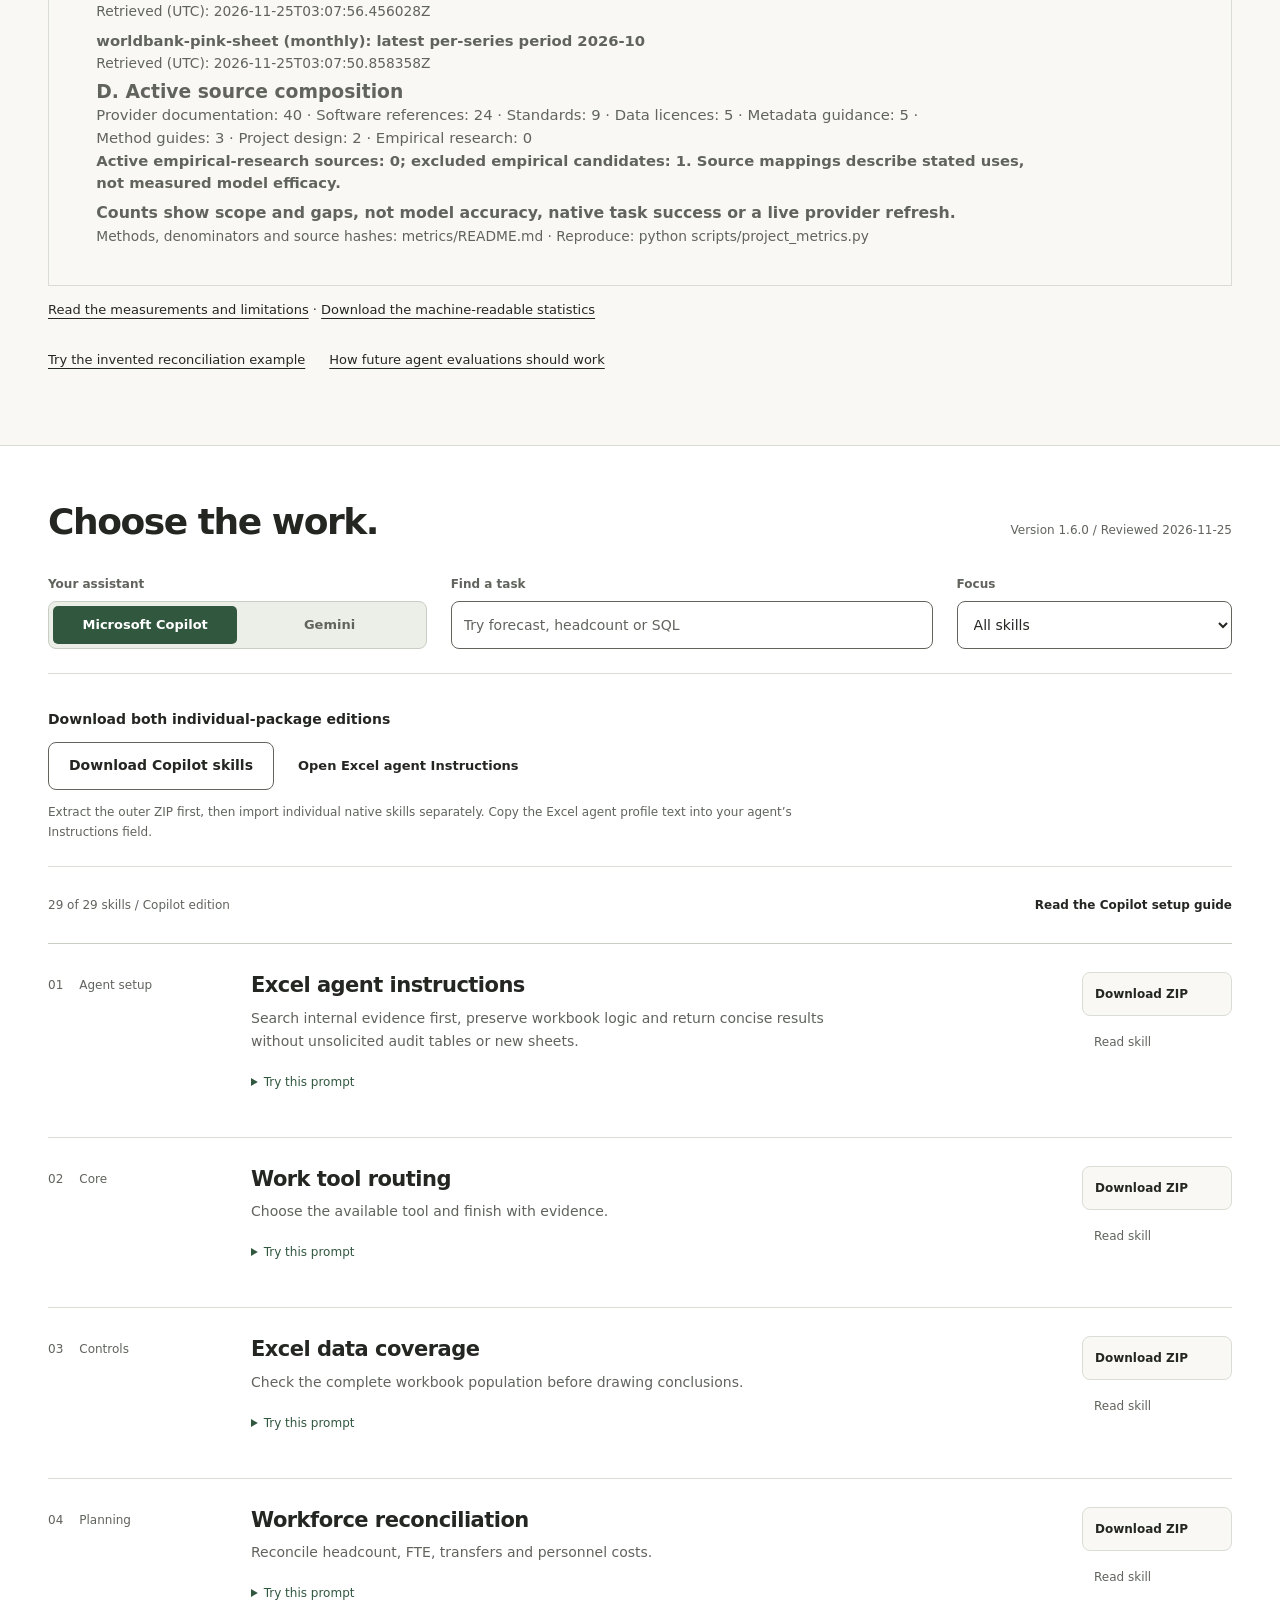
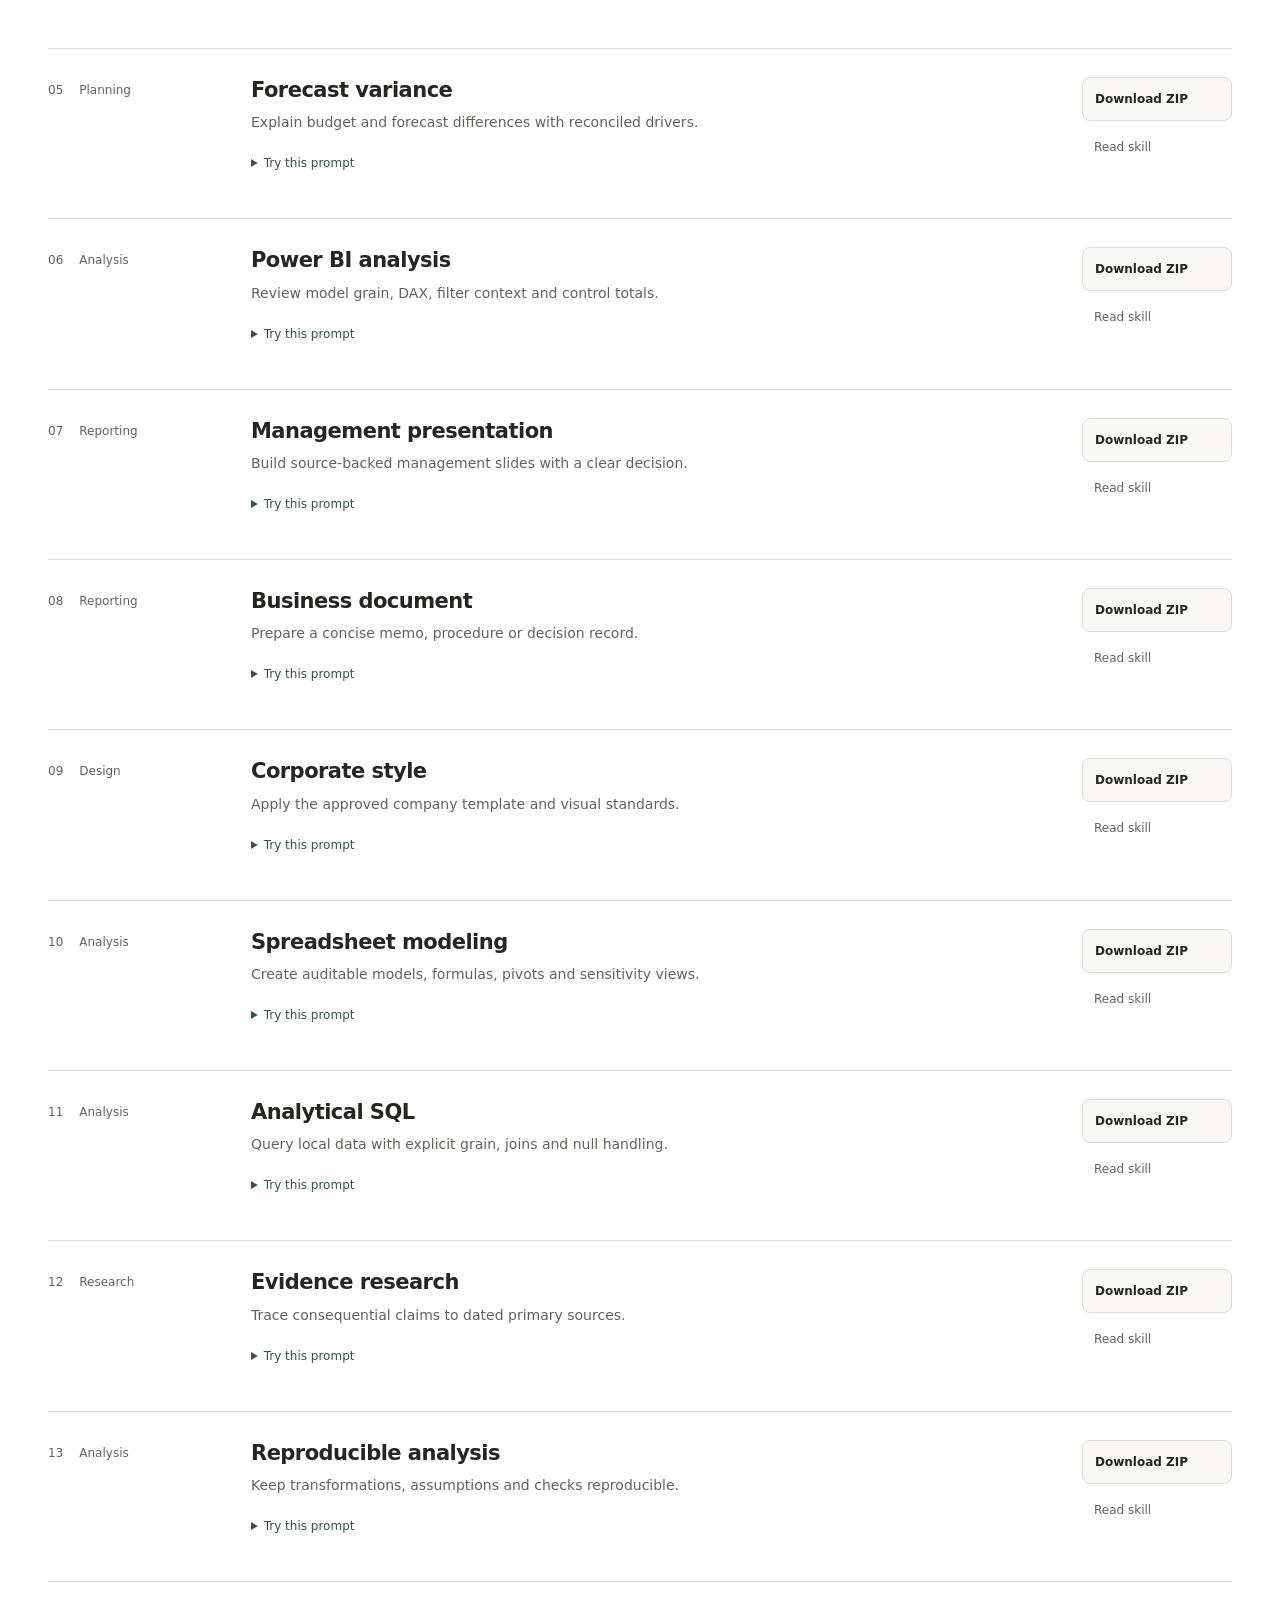
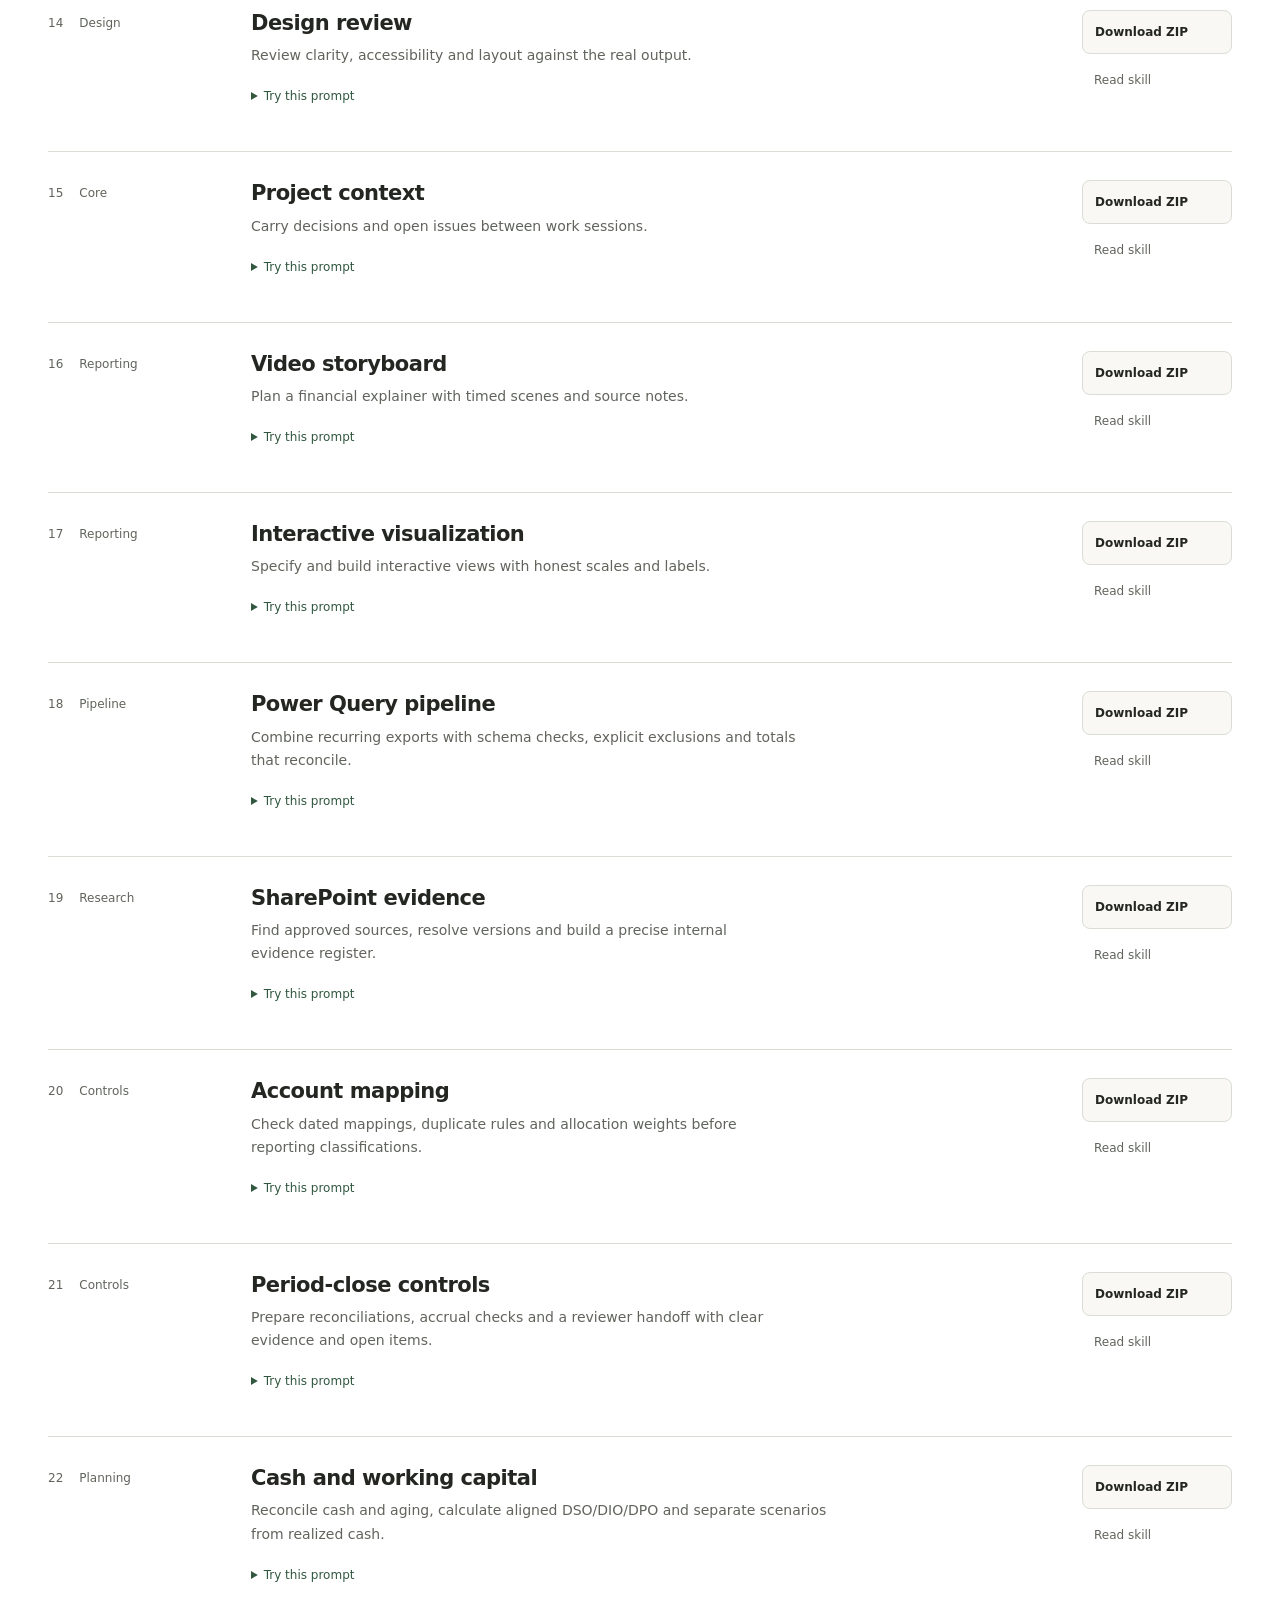
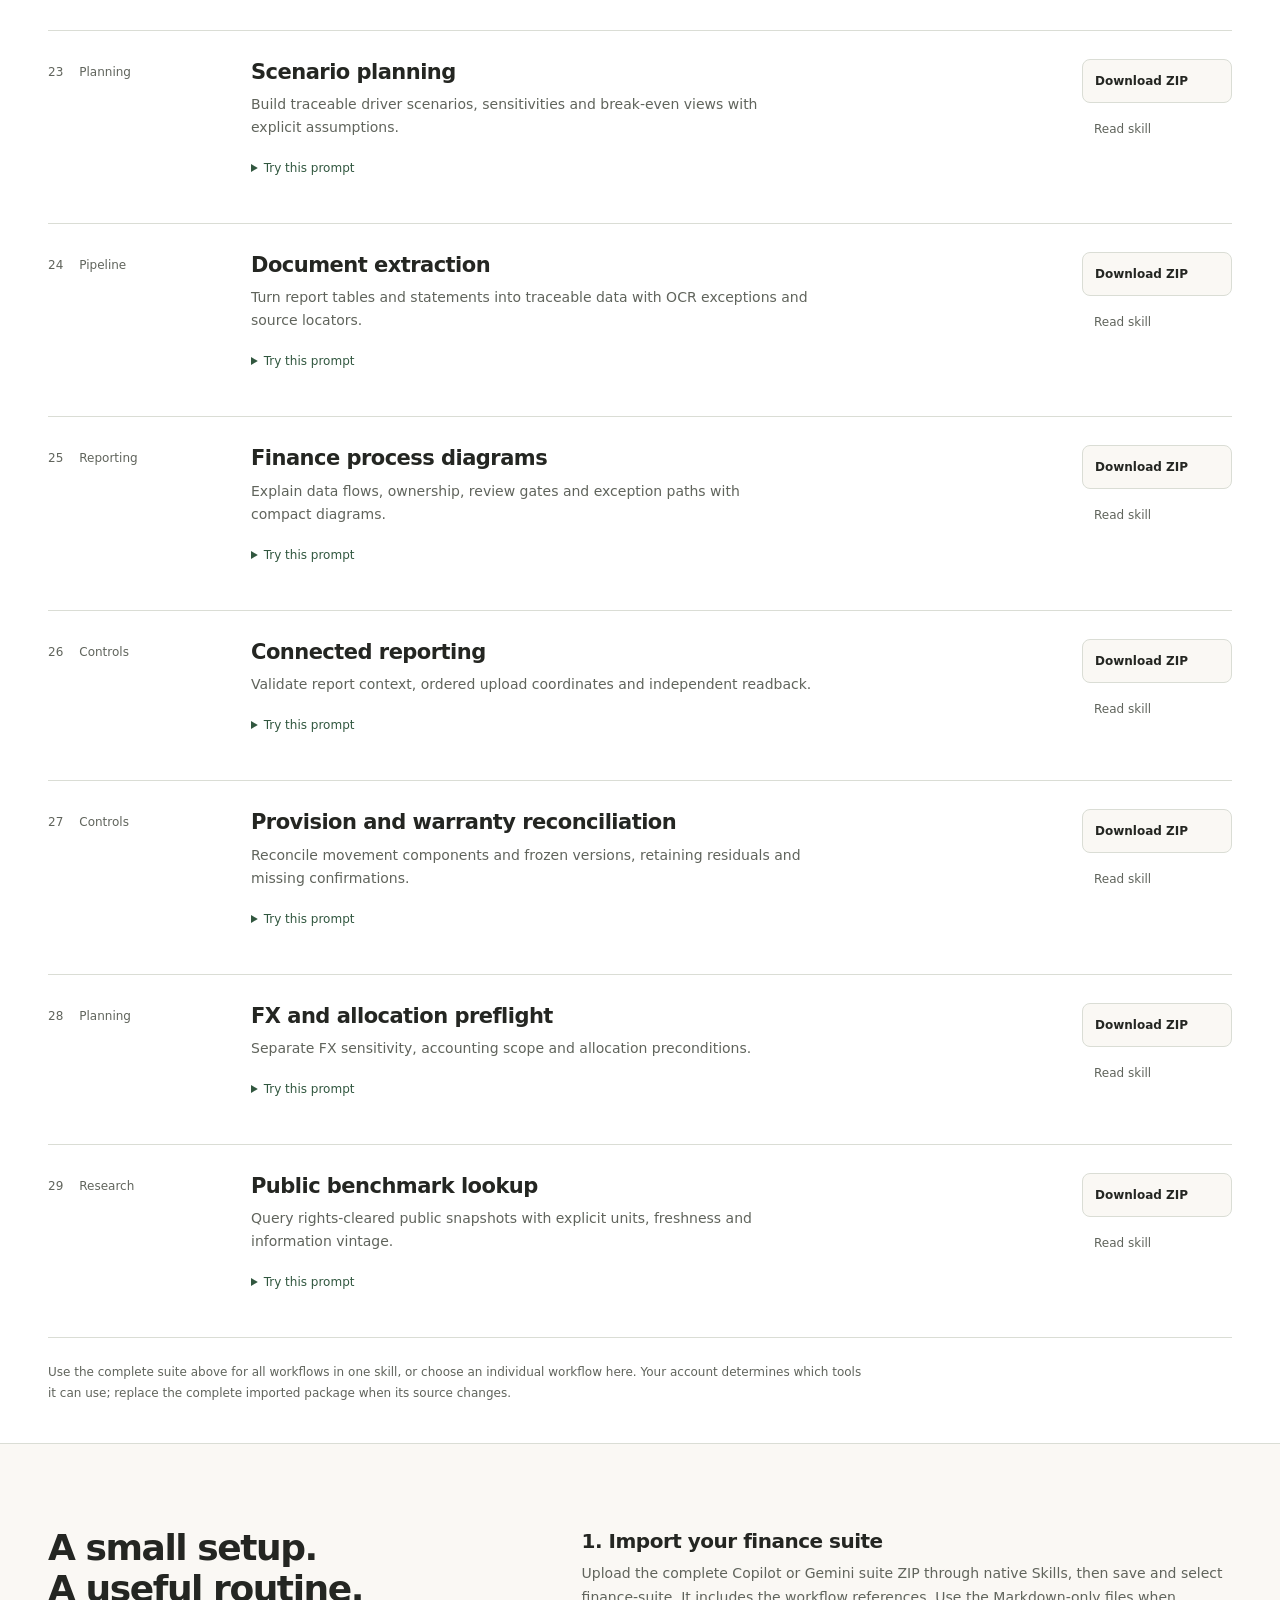
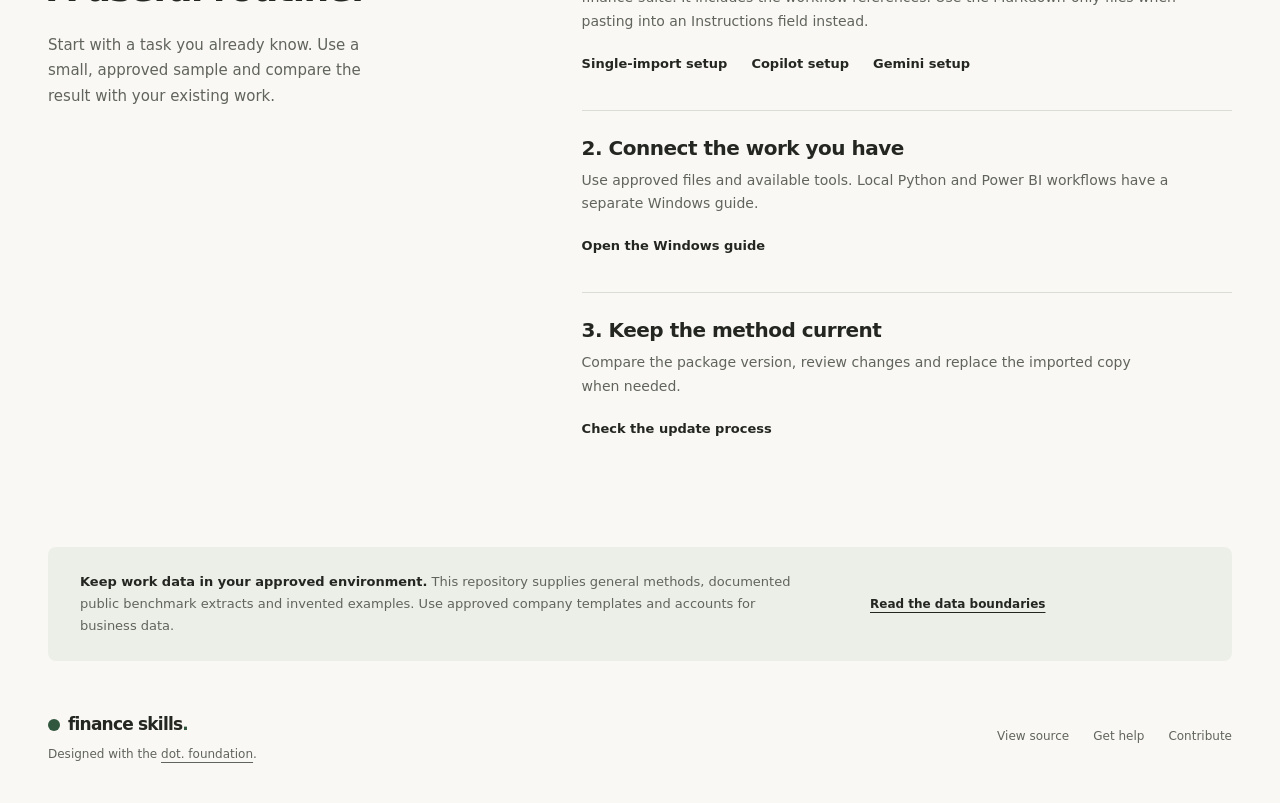
==== commit 81c5ac9f: "Add Excel OneDrive package and reproducible skill evaluation" ====
--- a/site/index.html
+++ b/site/index.html
@@ -20,7 +20,7 @@
   "description": "Finance agent skills for Microsoft 365 Copilot and Gemini: one-import suites for Excel reconciliation, FP&A, forecasting, Power BI and public benchmarks.",
   "url": "https://github.com/mim1hat-prog/finance-skills",
   "codeRepository": "https://github.com/mim1hat-prog/finance-skills",
-  "version": "1.5.2",
+  "version": "1.6.0",
   "license": "https://github.com/mim1hat-prog/finance-skills/blob/main/LICENSE",
   "programmingLanguage": [
     "Markdown",
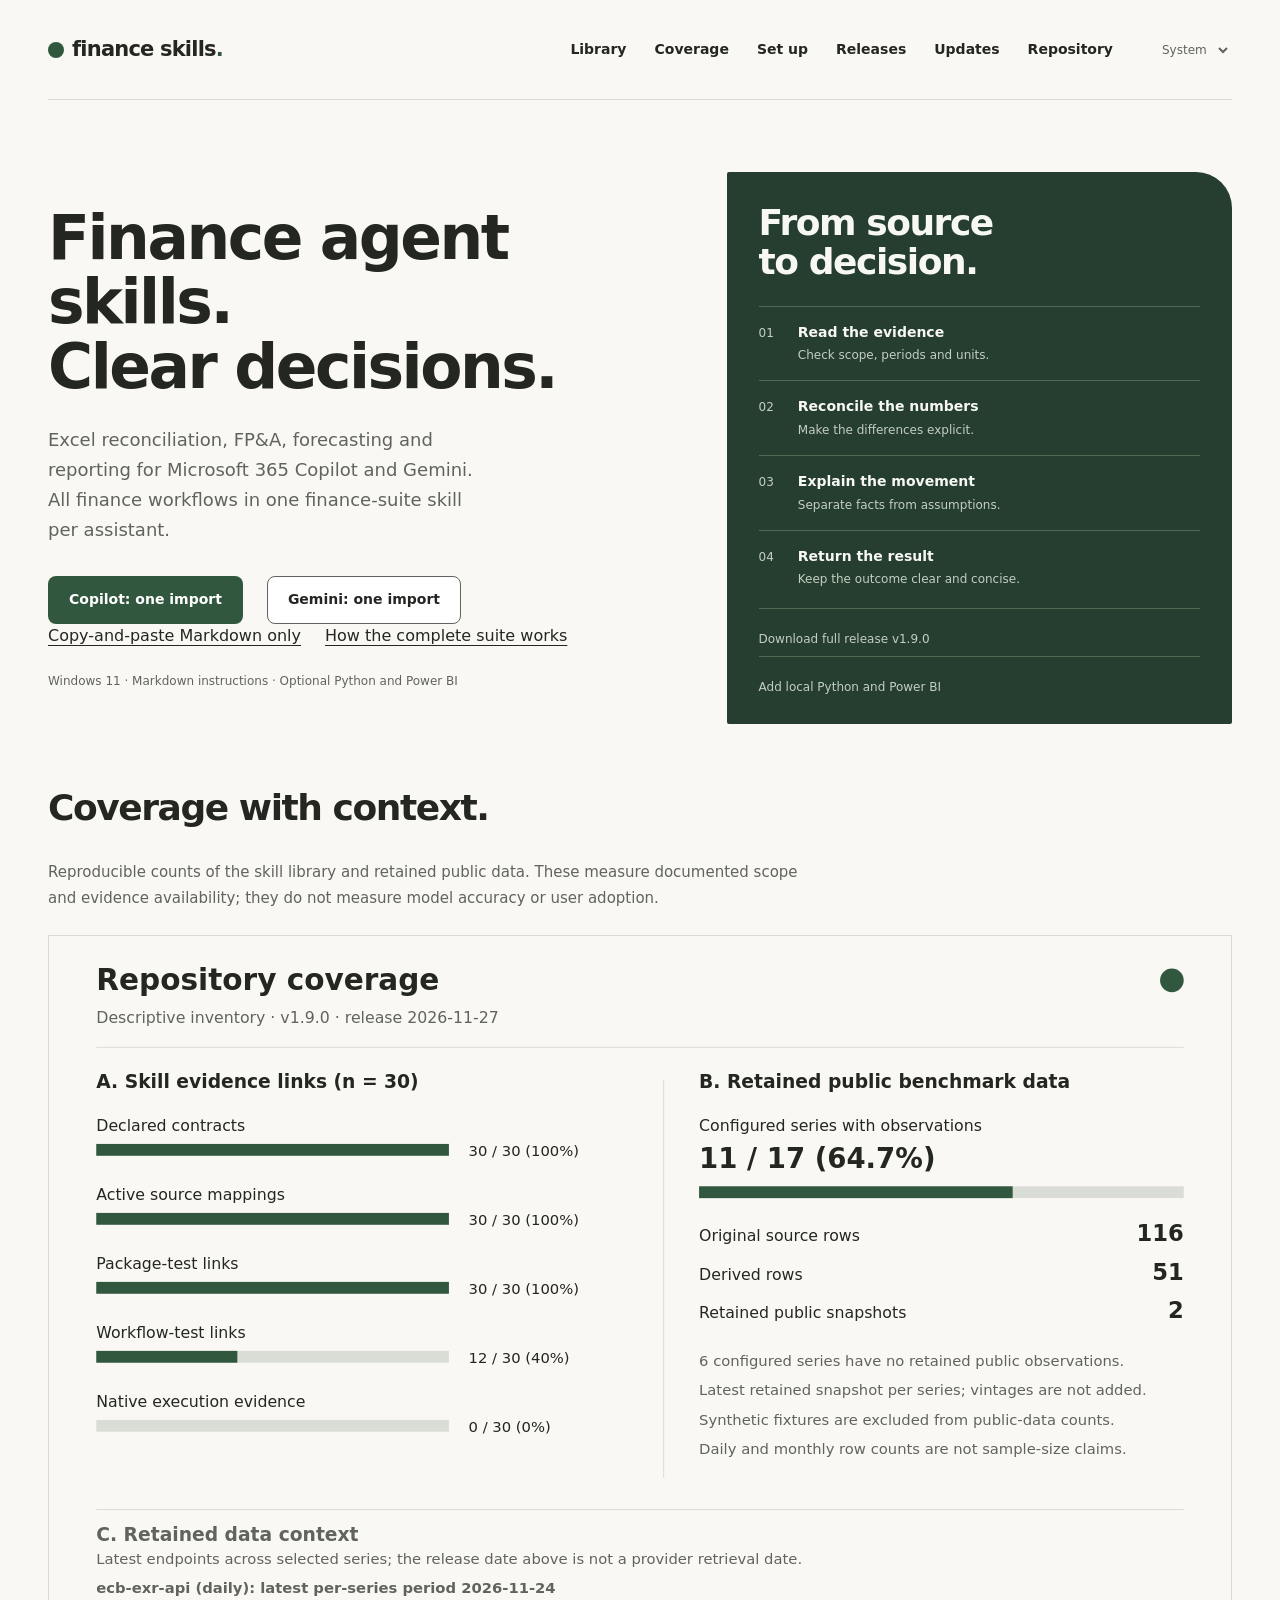
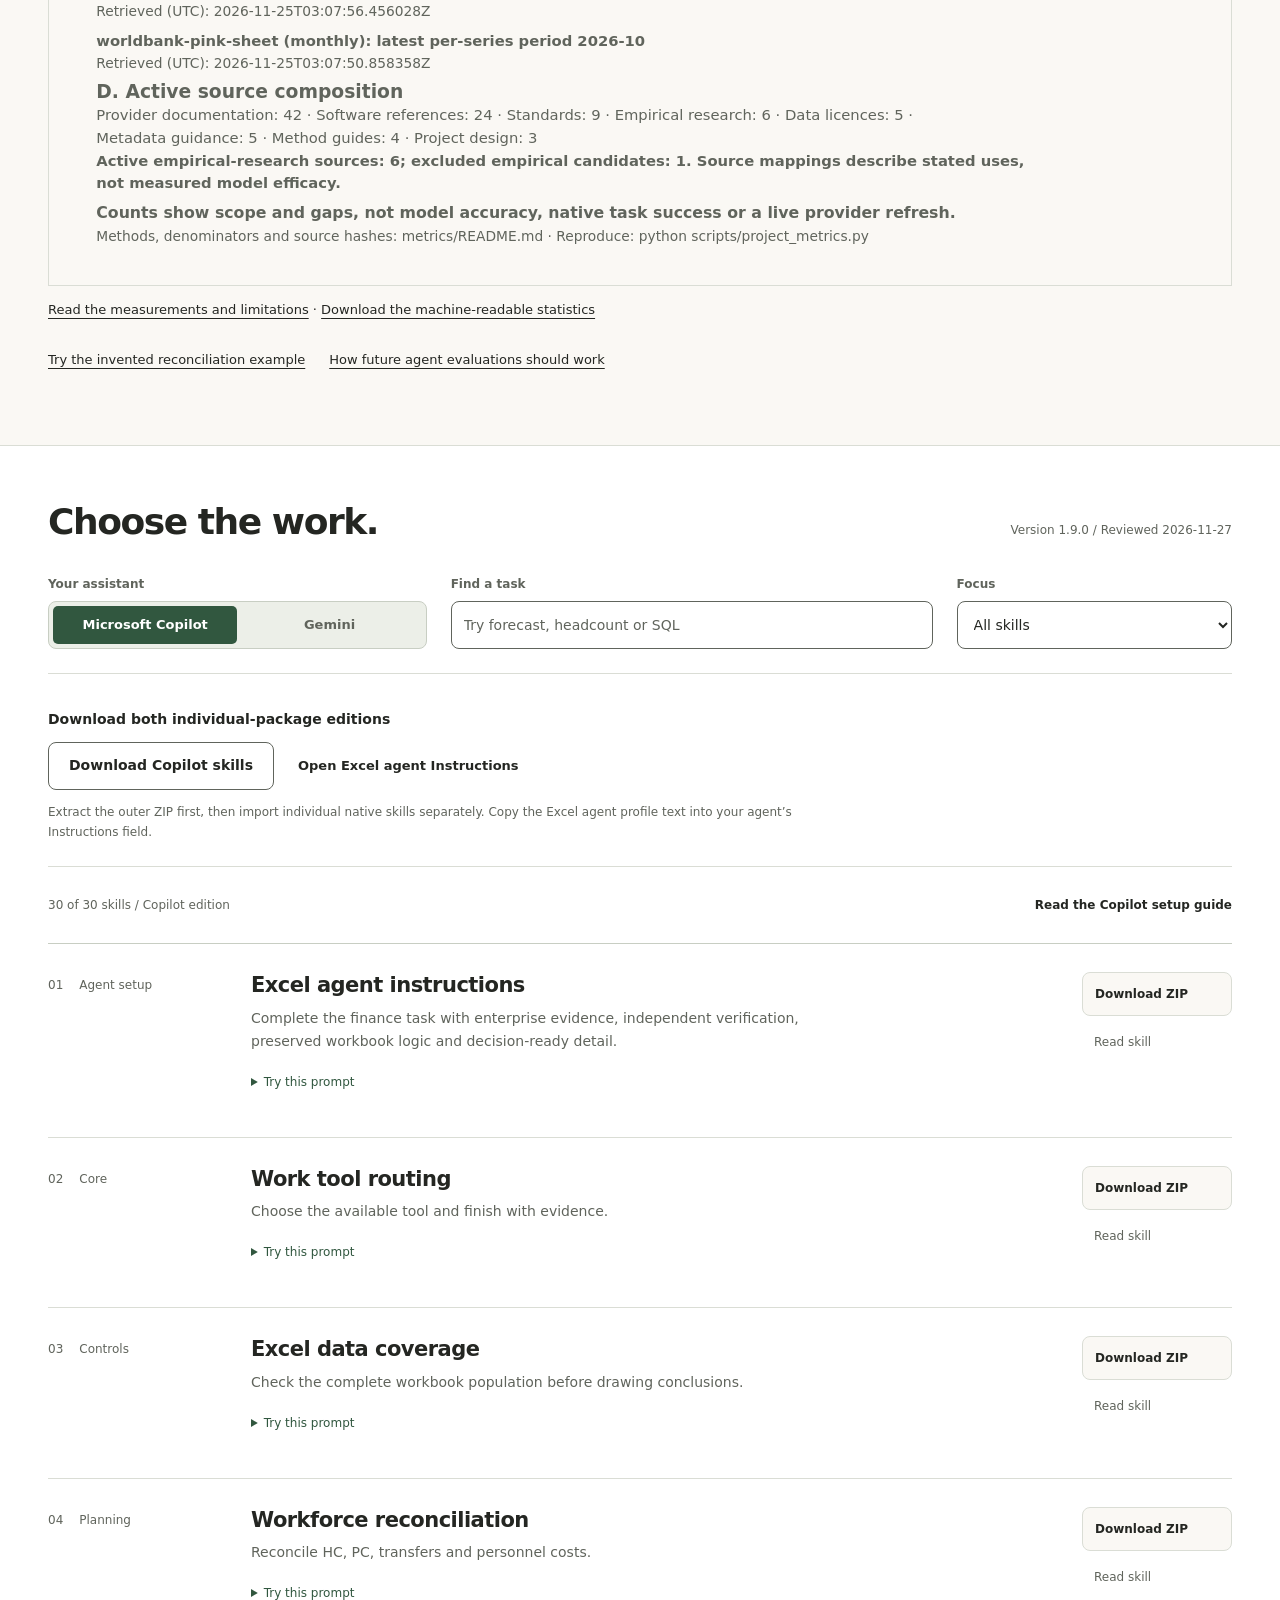
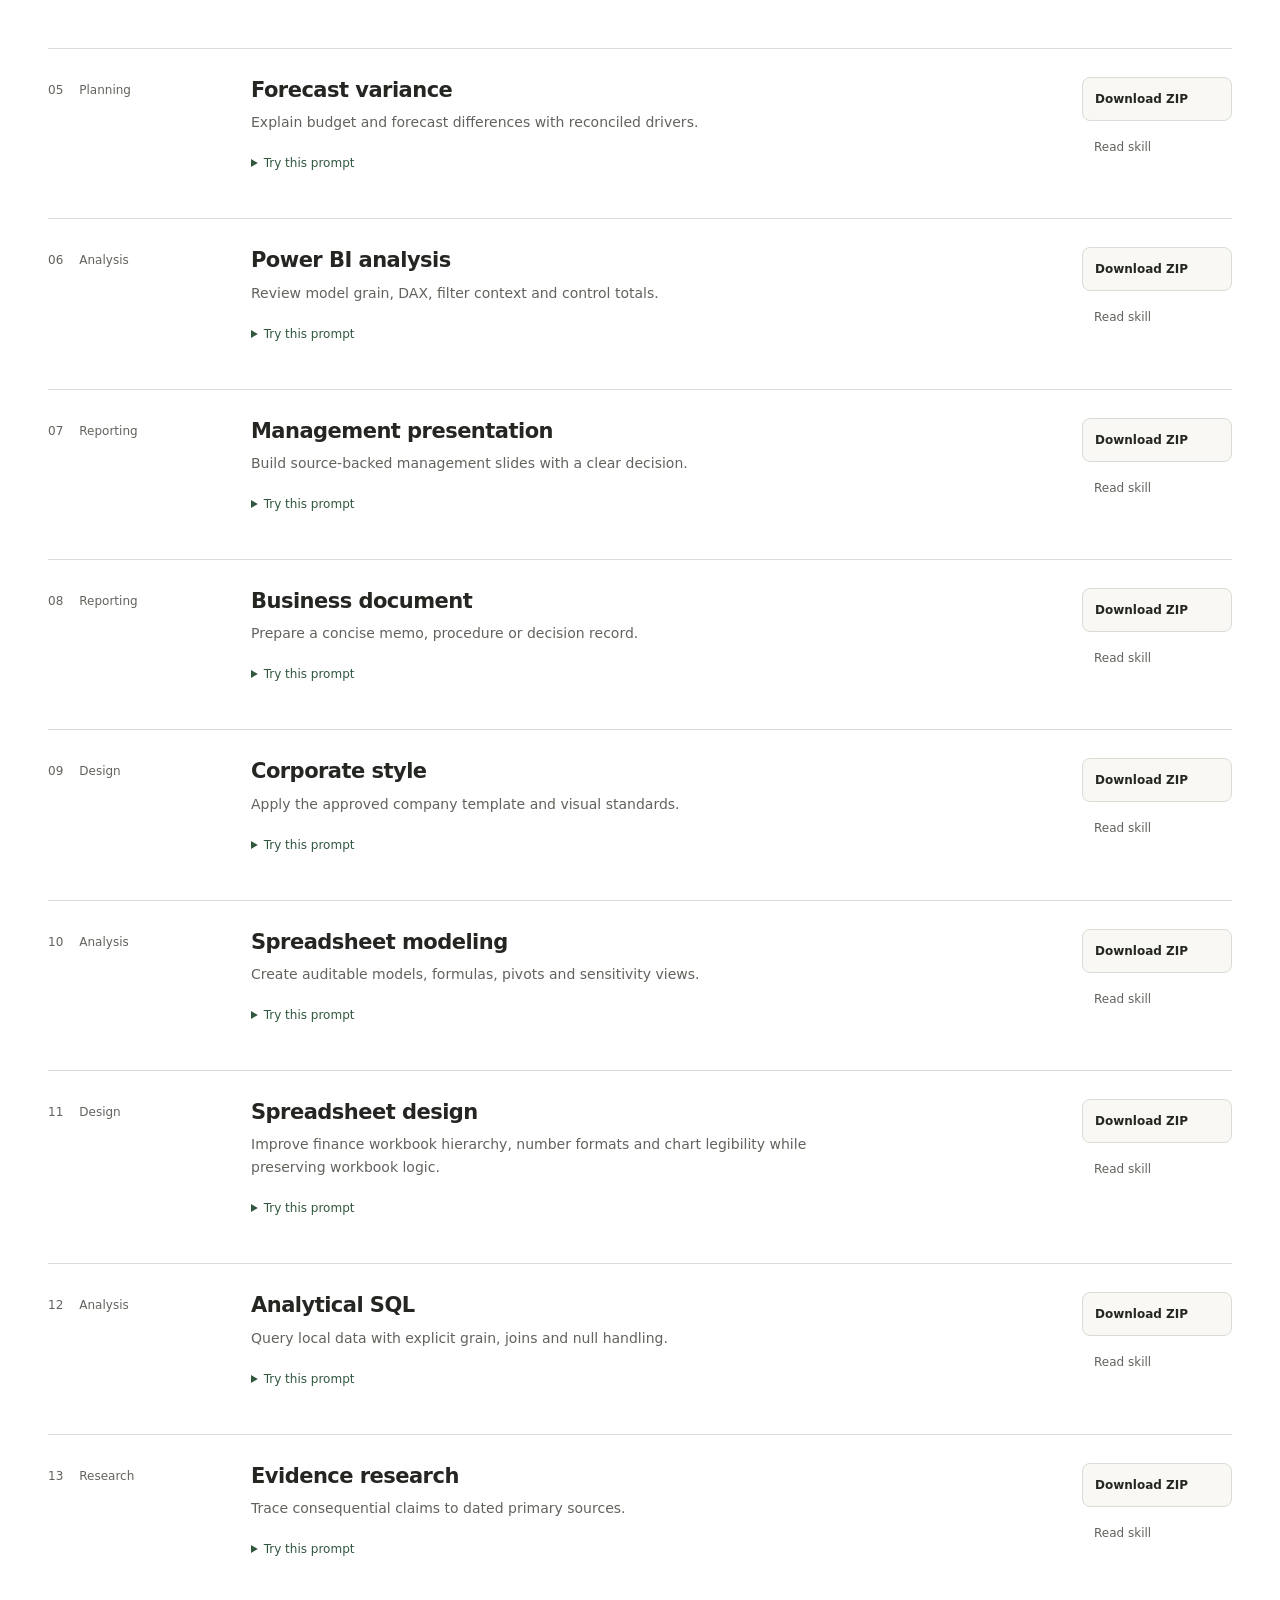
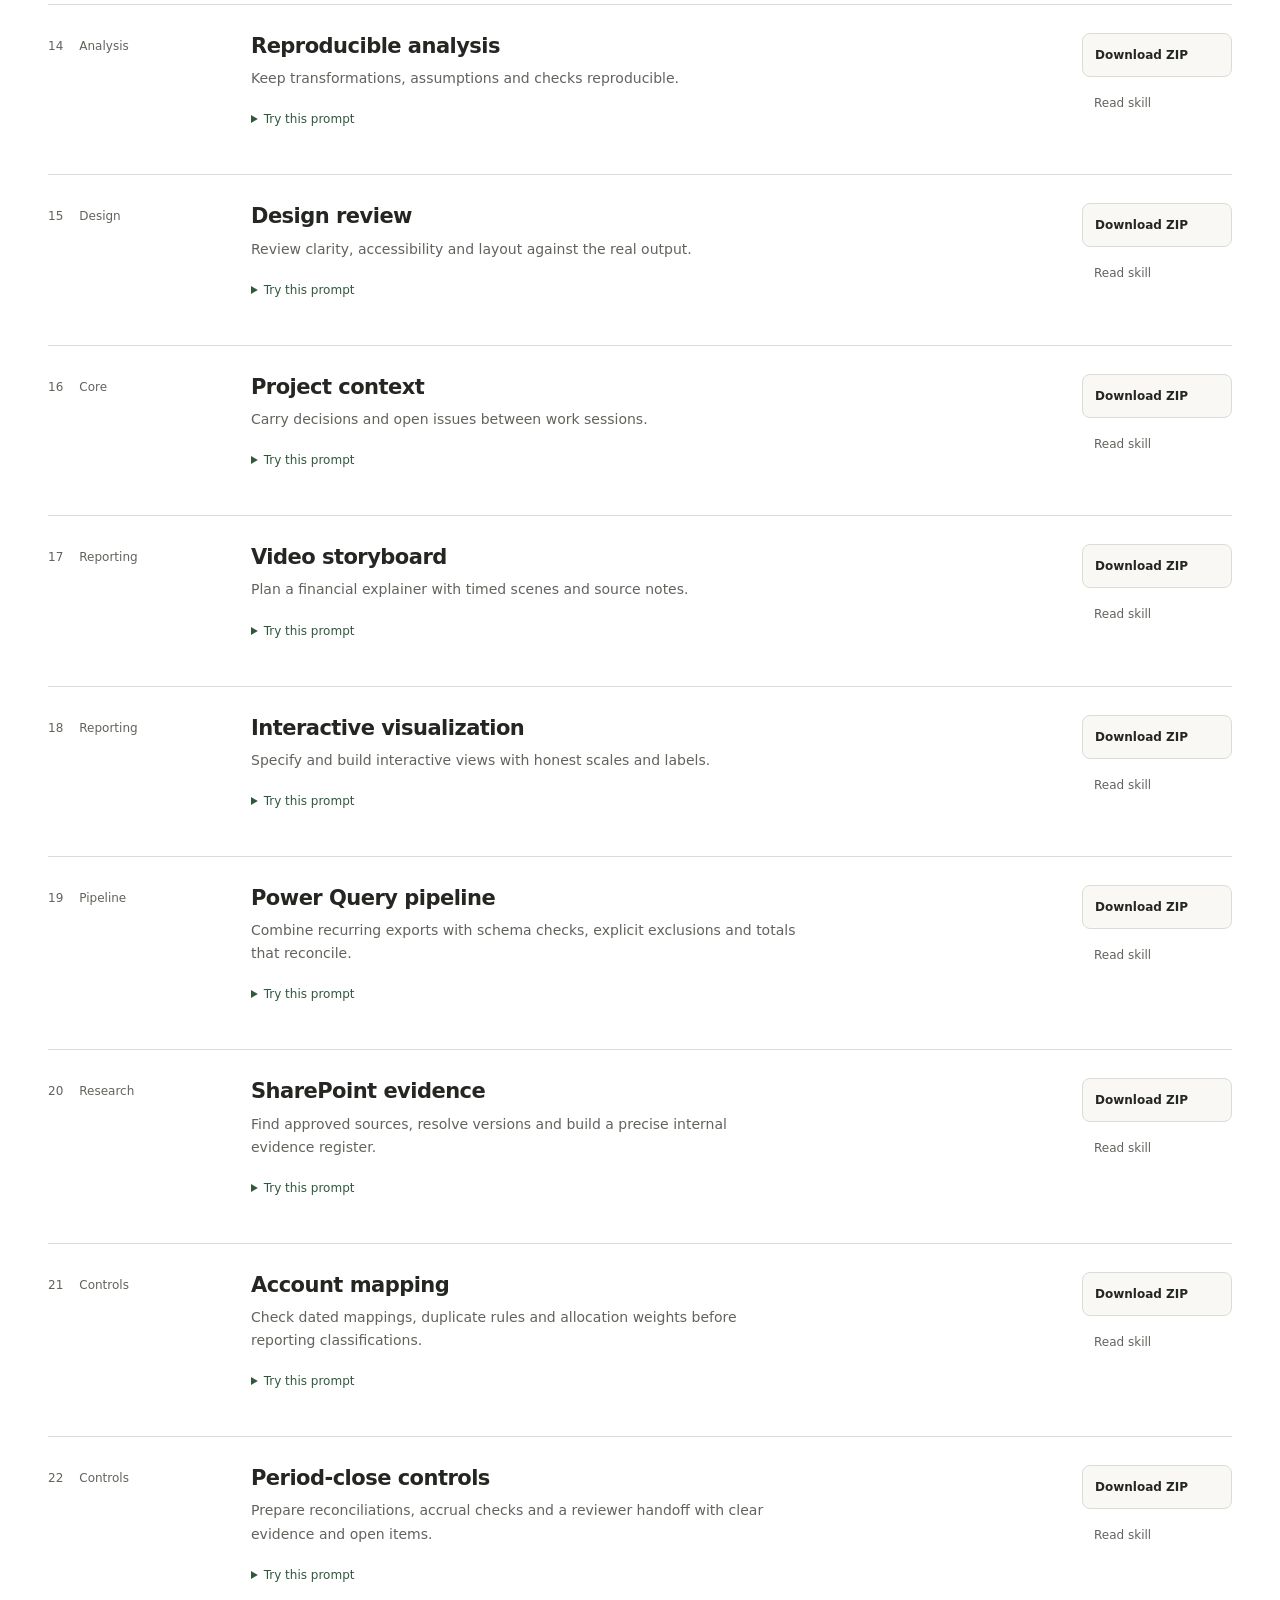
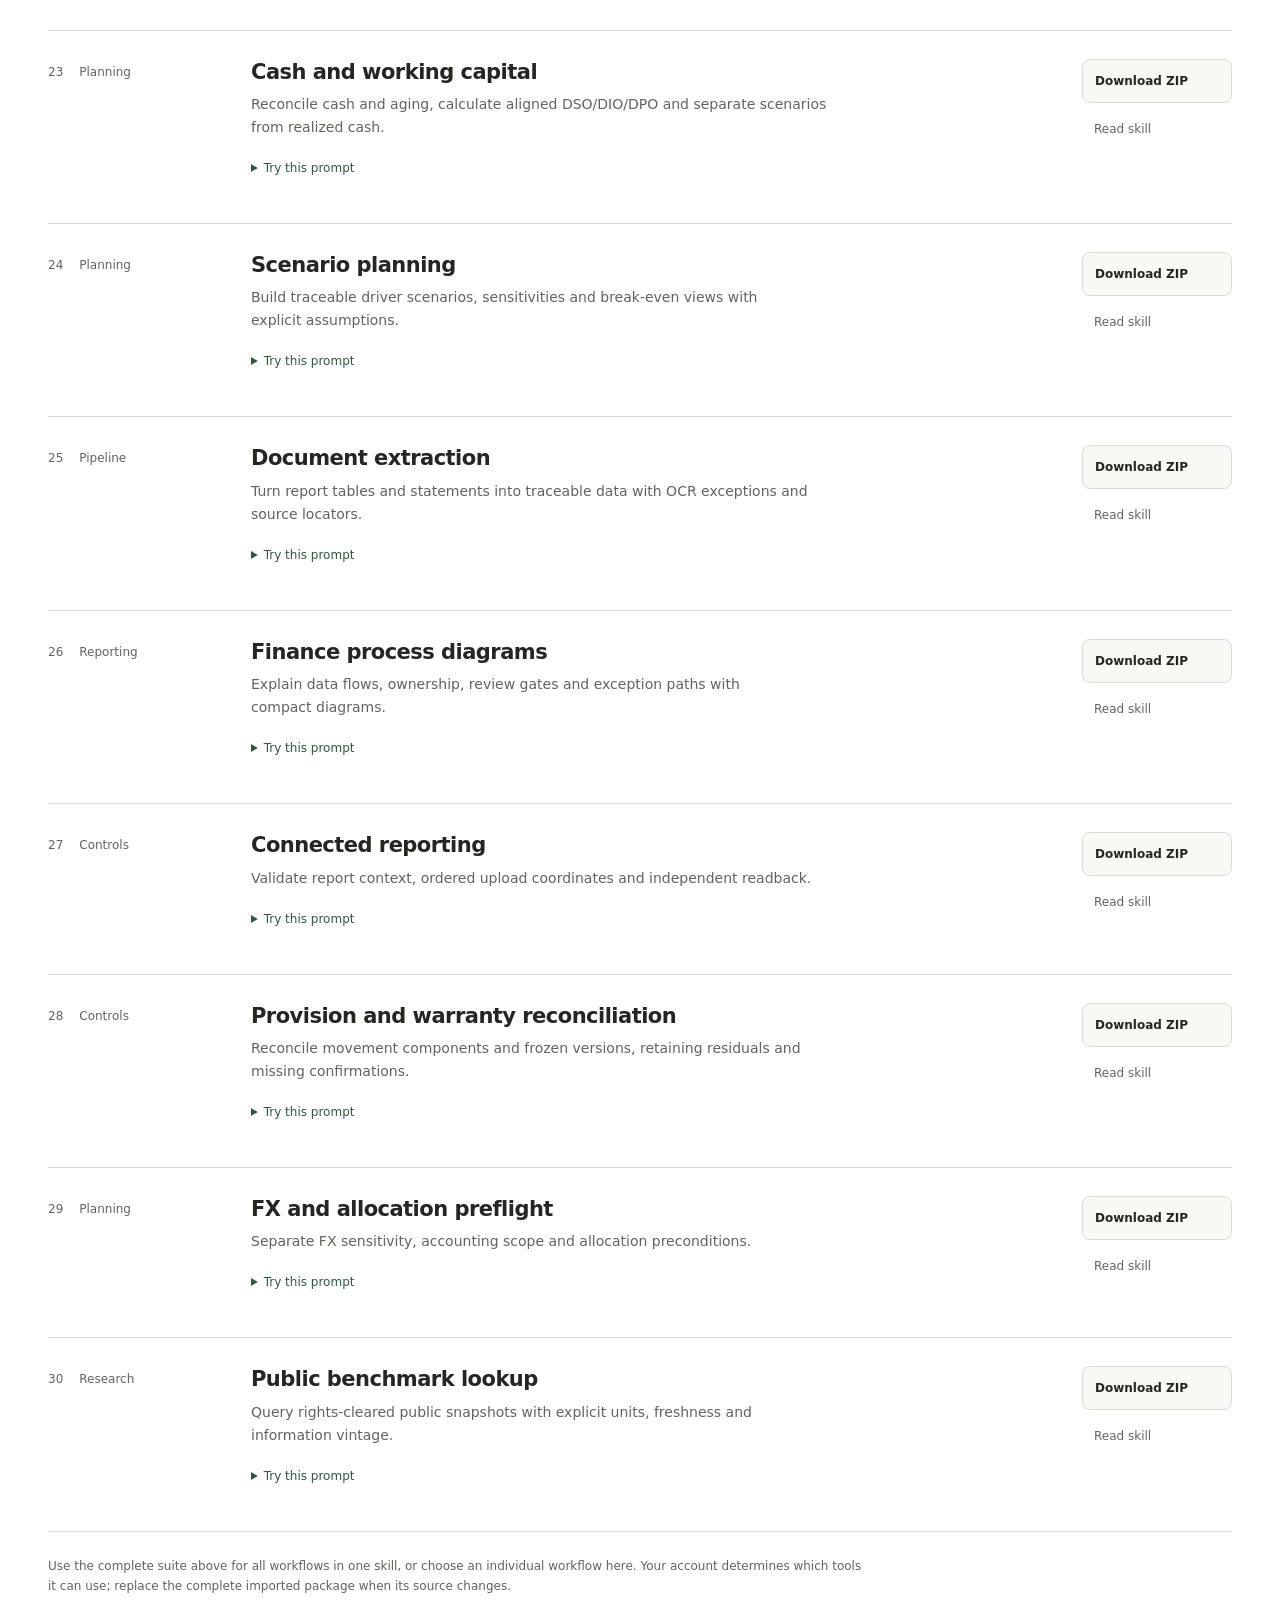
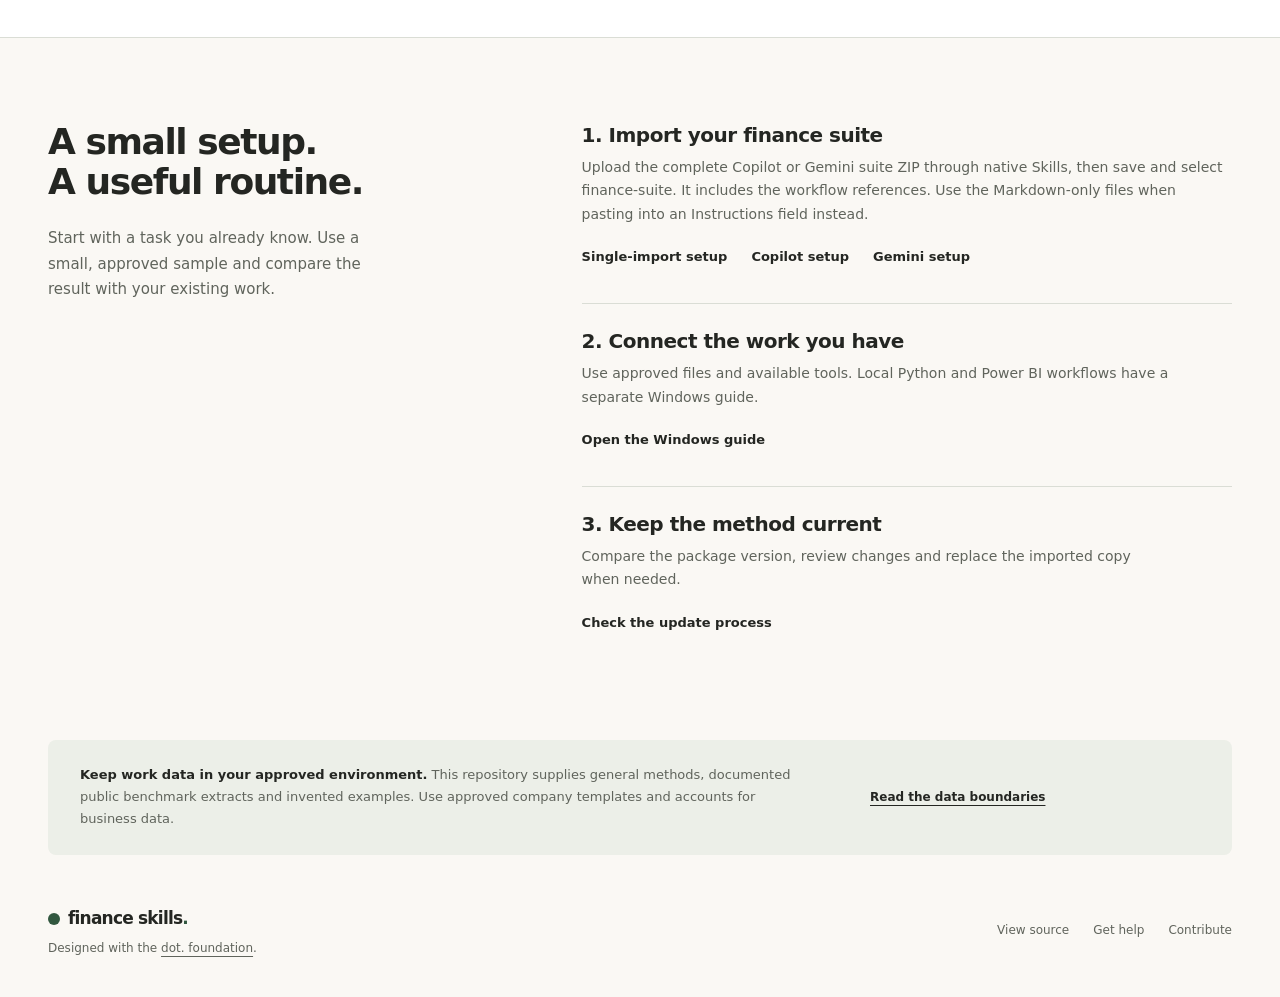
==== commit b31e12fd: "Prepare quality-first finance skills v1.9.0" ====
--- a/site/index.html
+++ b/site/index.html
@@ -20,7 +20,7 @@
   "description": "Finance agent skills for Microsoft 365 Copilot and Gemini: one-import suites for Excel reconciliation, FP&A, forecasting, Power BI and public benchmarks.",
   "url": "https://github.com/mim1hat-prog/finance-skills",
   "codeRepository": "https://github.com/mim1hat-prog/finance-skills",
-  "version": "1.6.0",
+  "version": "1.9.0",
   "license": "https://github.com/mim1hat-prog/finance-skills/blob/main/LICENSE",
   "programmingLanguage": [
     "Markdown",
@@ -108,36 +108,37 @@
           <div class="download-actions"><a class="button secondary" id="edition-download" href="../packages/bundles/finance-skills-copilot.zip" download="finance-skills-copilot.zip" aria-describedby="bundle-note">Download Copilot skills</a><a class="text-link" id="excel-agent-instructions" href="../profiles/excel-agent-instructions.txt">Open Excel agent Instructions</a></div>
           <p id="bundle-note">Extract the outer ZIP first, then import individual native skills separately. Copy the Excel agent profile text into your agent’s Instructions field.</p>
         </div>
-        <div class="library-status"><p id="results-count" role="status" aria-live="polite" aria-atomic="true">29 skills / Copilot edition</p><a id="edition-guide" href="../docs/COPILOT.md">Read the Copilot setup guide</a></div>
-        <div id="skill-list" class="skill-list"><article class="skill-row" aria-labelledby="skill-excel-agent-core"><div class="skill-category"><span class="skill-index" aria-hidden="true">01</span><span>Agent setup</span></div><div class="skill-body"><h3 id="skill-excel-agent-core">Excel agent instructions</h3><p>Search internal evidence first, preserve workbook logic and return concise results without unsolicited audit tables or new sheets.</p><details class="skill-prompt"><summary>Try this prompt</summary><div class="prompt-content"><p>Use excel-agent-core to resolve the discrepancy in the current workbook. Review the relevant available internal sources, preserve existing business logic and make only the necessary corrections. Return the result and any material unresolved issue concisely.</p></div></details></div><div class="skill-actions"><a href="../packages/copilot/excel-agent-core.zip" download="excel-agent-core.zip" aria-label="Download Excel agent instructions for Copilot">Download ZIP</a><a href="../editions/copilot/excel-agent-core/SKILL.md" aria-label="Read Excel agent instructions for Copilot">Read skill</a></div></article>
+        <div class="library-status"><p id="results-count" role="status" aria-live="polite" aria-atomic="true">30 skills / Copilot edition</p><a id="edition-guide" href="../docs/COPILOT.md">Read the Copilot setup guide</a></div>
+        <div id="skill-list" class="skill-list"><article class="skill-row" aria-labelledby="skill-excel-agent-core"><div class="skill-category"><span class="skill-index" aria-hidden="true">01</span><span>Agent setup</span></div><div class="skill-body"><h3 id="skill-excel-agent-core">Excel agent instructions</h3><p>Complete the finance task with enterprise evidence, independent verification, preserved workbook logic and decision-ready detail.</p><details class="skill-prompt"><summary>Try this prompt</summary><div class="prompt-content"><p>Use excel-agent-core to resolve the discrepancy in the current workbook. Recompute the material difference from approved sources, preserve business logic and read back any edit. Explain the result and remaining gaps.</p></div></details></div><div class="skill-actions"><a href="../packages/copilot/excel-agent-core.zip" download="excel-agent-core.zip" aria-label="Download Excel agent instructions for Copilot">Download ZIP</a><a href="../editions/copilot/excel-agent-core/SKILL.md" aria-label="Read Excel agent instructions for Copilot">Read skill</a></div></article>
 <article class="skill-row" aria-labelledby="skill-work-tool-routing"><div class="skill-category"><span class="skill-index" aria-hidden="true">02</span><span>Core</span></div><div class="skill-body"><h3 id="skill-work-tool-routing">Work tool routing</h3><p>Choose the available tool and finish with evidence.</p><details class="skill-prompt"><summary>Try this prompt</summary><div class="prompt-content"><p>Use work-tool-routing to turn the attached monthly headcount workbook into a management update. Calculate in Excel where possible, explain the largest exceptions, and prepare a short presentation in the approved template. State which sources and checks you could actually access.</p></div></details></div><div class="skill-actions"><a href="../packages/copilot/work-tool-routing.zip" download="work-tool-routing.zip" aria-label="Download Work tool routing for Copilot">Download ZIP</a><a href="../editions/copilot/work-tool-routing/SKILL.md" aria-label="Read Work tool routing for Copilot">Read skill</a></div></article>
 <article class="skill-row" aria-labelledby="skill-excel-data-coverage"><div class="skill-category"><span class="skill-index" aria-hidden="true">03</span><span>Controls</span></div><div class="skill-body"><h3 id="skill-excel-data-coverage">Excel data coverage</h3><p>Check the complete workbook population before drawing conclusions.</p><details class="skill-prompt"><summary>Try this prompt</summary><div class="prompt-content"><p>Use excel-data-coverage to check whether this month&#x27;s personnel-cost total covers every relevant table in the accessible workbook. Let Excel calculate, inspect aggregate controls and exceptions, leave source data unchanged, and identify any coverage you cannot verify.</p></div></details></div><div class="skill-actions"><a href="../packages/copilot/excel-data-coverage.zip" download="excel-data-coverage.zip" aria-label="Download Excel data coverage for Copilot">Download ZIP</a><a href="../editions/copilot/excel-data-coverage/SKILL.md" aria-label="Read Excel data coverage for Copilot">Read skill</a></div></article>
-<article class="skill-row" aria-labelledby="skill-workforce-reconciliation"><div class="skill-category"><span class="skill-index" aria-hidden="true">04</span><span>Planning</span></div><div class="skill-body"><h3 id="skill-workforce-reconciliation">Workforce reconciliation</h3><p>Reconcile headcount, FTE, transfers and personnel costs.</p><details class="skill-prompt"><summary>Try this prompt</summary><div class="prompt-content"><p>Use workforce-reconciliation to reconcile opening and closing headcount and FTE for the selected month. Separate hires, exits, internal transfers, and working-time changes; show the unexplained difference and trace it to the available Excel sources.</p></div></details></div><div class="skill-actions"><a href="../packages/copilot/workforce-reconciliation.zip" download="workforce-reconciliation.zip" aria-label="Download Workforce reconciliation for Copilot">Download ZIP</a><a href="../editions/copilot/workforce-reconciliation/SKILL.md" aria-label="Read Workforce reconciliation for Copilot">Read skill</a></div></article>
+<article class="skill-row" aria-labelledby="skill-workforce-reconciliation"><div class="skill-category"><span class="skill-index" aria-hidden="true">04</span><span>Planning</span></div><div class="skill-body"><h3 id="skill-workforce-reconciliation">Workforce reconciliation</h3><p>Reconcile HC, PC, transfers and personnel costs.</p><details class="skill-prompt"><summary>Try this prompt</summary><div class="prompt-content"><p>Use workforce-reconciliation to reconcile opening and closing HC and PC for the selected month. Separate hires, exits, internal transfers, and working-time changes; show the unexplained difference and trace it to the available Excel sources.</p></div></details></div><div class="skill-actions"><a href="../packages/copilot/workforce-reconciliation.zip" download="workforce-reconciliation.zip" aria-label="Download Workforce reconciliation for Copilot">Download ZIP</a><a href="../editions/copilot/workforce-reconciliation/SKILL.md" aria-label="Read Workforce reconciliation for Copilot">Read skill</a></div></article>
 <article class="skill-row" aria-labelledby="skill-forecast-variance"><div class="skill-category"><span class="skill-index" aria-hidden="true">05</span><span>Planning</span></div><div class="skill-body"><h3 id="skill-forecast-variance">Forecast variance</h3><p>Explain budget and forecast differences with reconciled drivers.</p><details class="skill-prompt"><summary>Try this prompt</summary><div class="prompt-content"><p>Use forecast-variance to compare the selected month&#x27;s actual personnel cost with the approved forecast. Let Excel calculate, reconcile nonoverlapping staffing/rate/FX effects where the inputs support them, preserve the JPY display unit, and show any unexplained residual.</p></div></details></div><div class="skill-actions"><a href="../packages/copilot/forecast-variance.zip" download="forecast-variance.zip" aria-label="Download Forecast variance for Copilot">Download ZIP</a><a href="../editions/copilot/forecast-variance/SKILL.md" aria-label="Read Forecast variance for Copilot">Read skill</a></div></article>
 <article class="skill-row" aria-labelledby="skill-power-bi-analysis"><div class="skill-category"><span class="skill-index" aria-hidden="true">06</span><span>Analysis</span></div><div class="skill-body"><h3 id="skill-power-bi-analysis">Power BI analysis</h3><p>Review model grain, DAX, filter context and control totals.</p><details class="skill-prompt"><summary>Try this prompt</summary><div class="prompt-content"><p>Use power-bi-analysis to review this monthly FTE measure. The total across three months is triple the expected closing FTE. Here are the snapshot grain, date relationship, DAX, and an independently invented sample. Propose the corrected measure, explain the total behavior, and list the checks you actually ran.</p></div></details></div><div class="skill-actions"><a href="../packages/copilot/power-bi-analysis.zip" download="power-bi-analysis.zip" aria-label="Download Power BI analysis for Copilot">Download ZIP</a><a href="../editions/copilot/power-bi-analysis/SKILL.md" aria-label="Read Power BI analysis for Copilot">Read skill</a></div></article>
 <article class="skill-row" aria-labelledby="skill-management-presentation"><div class="skill-category"><span class="skill-index" aria-hidden="true">07</span><span>Reporting</span></div><div class="skill-body"><h3 id="skill-management-presentation">Management presentation</h3><p>Build source-backed management slides with a clear decision.</p><details class="skill-prompt"><summary>Try this prompt</summary><div class="prompt-content"><p>Use management-presentation on the supplied work files. State what you could actually check.</p></div></details></div><div class="skill-actions"><a href="../packages/copilot/management-presentation.zip" download="management-presentation.zip" aria-label="Download Management presentation for Copilot">Download ZIP</a><a href="../editions/copilot/management-presentation/SKILL.md" aria-label="Read Management presentation for Copilot">Read skill</a></div></article>
 <article class="skill-row" aria-labelledby="skill-business-document"><div class="skill-category"><span class="skill-index" aria-hidden="true">08</span><span>Reporting</span></div><div class="skill-body"><h3 id="skill-business-document">Business document</h3><p>Prepare a concise memo, procedure or decision record.</p><details class="skill-prompt"><summary>Try this prompt</summary><div class="prompt-content"><p>Use business-document on the supplied work files. State what you could actually check.</p></div></details></div><div class="skill-actions"><a href="../packages/copilot/business-document.zip" download="business-document.zip" aria-label="Download Business document for Copilot">Download ZIP</a><a href="../editions/copilot/business-document/SKILL.md" aria-label="Read Business document for Copilot">Read skill</a></div></article>
 <article class="skill-row" aria-labelledby="skill-corporate-style"><div class="skill-category"><span class="skill-index" aria-hidden="true">09</span><span>Design</span></div><div class="skill-body"><h3 id="skill-corporate-style">Corporate style</h3><p>Apply the approved company template and visual standards.</p><details class="skill-prompt"><summary>Try this prompt</summary><div class="prompt-content"><p>Use corporate-style on the supplied work files. State what you could actually check.</p></div></details></div><div class="skill-actions"><a href="../packages/copilot/corporate-style.zip" download="corporate-style.zip" aria-label="Download Corporate style for Copilot">Download ZIP</a><a href="../editions/copilot/corporate-style/SKILL.md" aria-label="Read Corporate style for Copilot">Read skill</a></div></article>
 <article class="skill-row" aria-labelledby="skill-spreadsheet-modeling"><div class="skill-category"><span class="skill-index" aria-hidden="true">10</span><span>Analysis</span></div><div class="skill-body"><h3 id="skill-spreadsheet-modeling">Spreadsheet modeling</h3><p>Create auditable models, formulas, pivots and sensitivity views.</p><details class="skill-prompt"><summary>Try this prompt</summary><div class="prompt-content"><p>Use spreadsheet-modeling to turn the supplied monthly volumes and labor-rate assumptions into a reusable personnel-cost planning model with base and downside scenarios. Keep derived values as formulas, show units and editable inputs, and verify the outputs using whatever spreadsheet capabilities this session actually provides.</p></div></details></div><div class="skill-actions"><a href="../packages/copilot/spreadsheet-modeling.zip" download="spreadsheet-modeling.zip" aria-label="Download Spreadsheet modeling for Copilot">Download ZIP</a><a href="../editions/copilot/spreadsheet-modeling/SKILL.md" aria-label="Read Spreadsheet modeling for Copilot">Read skill</a></div></article>
-<article class="skill-row" aria-labelledby="skill-analytical-sql"><div class="skill-category"><span class="skill-index" aria-hidden="true">11</span><span>Analysis</span></div><div class="skill-body"><h3 id="skill-analytical-sql">Analytical SQL</h3><p>Query local data with explicit grain, joins and null handling.</p><details class="skill-prompt"><summary>Try this prompt</summary><div class="prompt-content"><p>Use analytical-sql to draft a read-only query for monthly labor cost by cost center from this schema. Check mapping cardinality and unmatched keys, preserve the reporting cutoff, and give validation queries. If this session has no authorized SQL engine, mark the queries as not executed.</p></div></details></div><div class="skill-actions"><a href="../packages/copilot/analytical-sql.zip" download="analytical-sql.zip" aria-label="Download Analytical SQL for Copilot">Download ZIP</a><a href="../editions/copilot/analytical-sql/SKILL.md" aria-label="Read Analytical SQL for Copilot">Read skill</a></div></article>
-<article class="skill-row" aria-labelledby="skill-evidence-research"><div class="skill-category"><span class="skill-index" aria-hidden="true">12</span><span>Research</span></div><div class="skill-body"><h3 id="skill-evidence-research">Evidence research</h3><p>Trace consequential claims to dated primary sources.</p><details class="skill-prompt"><summary>Try this prompt</summary><div class="prompt-content"><p>Use evidence-research to investigate the most consequential developments in Japan&#x27;s automotive suppliers during the last month. Prioritize company disclosures and original statistics, distinguish announcements from completed changes, and explain implications for workforce planning without inventing numerical effects.</p></div></details></div><div class="skill-actions"><a href="../packages/copilot/evidence-research.zip" download="evidence-research.zip" aria-label="Download Evidence research for Copilot">Download ZIP</a><a href="../editions/copilot/evidence-research/SKILL.md" aria-label="Read Evidence research for Copilot">Read skill</a></div></article>
-<article class="skill-row" aria-labelledby="skill-reproducible-analysis"><div class="skill-category"><span class="skill-index" aria-hidden="true">13</span><span>Analysis</span></div><div class="skill-body"><h3 id="skill-reproducible-analysis">Reproducible analysis</h3><p>Keep transformations, assumptions and checks reproducible.</p><details class="skill-prompt"><summary>Try this prompt</summary><div class="prompt-content"><p>Use reproducible-analysis to compare monthly overtime rates across the supplied sites. Define the denominator, inspect missingness and repeated monthly observations, report meaningful effect sizes and supported uncertainty, and provide a reproducible calculation record. If computation is unavailable, deliver the unexecuted analysis recipe.</p></div></details></div><div class="skill-actions"><a href="../packages/copilot/reproducible-analysis.zip" download="reproducible-analysis.zip" aria-label="Download Reproducible analysis for Copilot">Download ZIP</a><a href="../editions/copilot/reproducible-analysis/SKILL.md" aria-label="Read Reproducible analysis for Copilot">Read skill</a></div></article>
-<article class="skill-row" aria-labelledby="skill-design-review"><div class="skill-category"><span class="skill-index" aria-hidden="true">14</span><span>Design</span></div><div class="skill-body"><h3 id="skill-design-review">Design review</h3><p>Review clarity, accessibility and layout against the real output.</p><details class="skill-prompt"><summary>Try this prompt</summary><div class="prompt-content"><p>Use design-review on the supplied work files. State what you could actually check.</p></div></details></div><div class="skill-actions"><a href="../packages/copilot/design-review.zip" download="design-review.zip" aria-label="Download Design review for Copilot">Download ZIP</a><a href="../editions/copilot/design-review/SKILL.md" aria-label="Read Design review for Copilot">Read skill</a></div></article>
-<article class="skill-row" aria-labelledby="skill-project-context"><div class="skill-category"><span class="skill-index" aria-hidden="true">15</span><span>Core</span></div><div class="skill-body"><h3 id="skill-project-context">Project context</h3><p>Carry decisions and open issues between work sessions.</p><details class="skill-prompt"><summary>Try this prompt</summary><div class="prompt-content"><p>Use project-context on the supplied work files. State what you could actually check.</p></div></details></div><div class="skill-actions"><a href="../packages/copilot/project-context.zip" download="project-context.zip" aria-label="Download Project context for Copilot">Download ZIP</a><a href="../editions/copilot/project-context/SKILL.md" aria-label="Read Project context for Copilot">Read skill</a></div></article>
-<article class="skill-row" aria-labelledby="skill-video-storyboard"><div class="skill-category"><span class="skill-index" aria-hidden="true">16</span><span>Reporting</span></div><div class="skill-body"><h3 id="skill-video-storyboard">Video storyboard</h3><p>Plan a financial explainer with timed scenes and source notes.</p><details class="skill-prompt"><summary>Try this prompt</summary><div class="prompt-content"><p>Use video-storyboard on the supplied work files. State what you could actually check.</p></div></details></div><div class="skill-actions"><a href="../packages/copilot/video-storyboard.zip" download="video-storyboard.zip" aria-label="Download Video storyboard for Copilot">Download ZIP</a><a href="../editions/copilot/video-storyboard/SKILL.md" aria-label="Read Video storyboard for Copilot">Read skill</a></div></article>
-<article class="skill-row" aria-labelledby="skill-interactive-visualization"><div class="skill-category"><span class="skill-index" aria-hidden="true">17</span><span>Reporting</span></div><div class="skill-body"><h3 id="skill-interactive-visualization">Interactive visualization</h3><p>Specify and build interactive views with honest scales and labels.</p><details class="skill-prompt"><summary>Try this prompt</summary><div class="prompt-content"><p>Use interactive-visualization on the supplied work files. State what you could actually check.</p></div></details></div><div class="skill-actions"><a href="../packages/copilot/interactive-visualization.zip" download="interactive-visualization.zip" aria-label="Download Interactive visualization for Copilot">Download ZIP</a><a href="../editions/copilot/interactive-visualization/SKILL.md" aria-label="Read Interactive visualization for Copilot">Read skill</a></div></article>
-<article class="skill-row" aria-labelledby="skill-power-query-etl"><div class="skill-category"><span class="skill-index" aria-hidden="true">18</span><span>Pipeline</span></div><div class="skill-body"><h3 id="skill-power-query-etl">Power Query pipeline</h3><p>Combine recurring exports with schema checks, explicit exclusions and totals that reconcile.</p><details class="skill-prompt"><summary>Try this prompt</summary><div class="prompt-content"><p>Combine these monthly ledger exports for Power BI. Preserve account codes, flag schema changes and mapping errors, and reconcile totals by entity, period and currency.</p></div></details></div><div class="skill-actions"><a href="../packages/copilot/power-query-etl.zip" download="power-query-etl.zip" aria-label="Download Power Query pipeline for Copilot">Download ZIP</a><a href="../editions/copilot/power-query-etl/SKILL.md" aria-label="Read Power Query pipeline for Copilot">Read skill</a></div></article>
-<article class="skill-row" aria-labelledby="skill-sharepoint-evidence"><div class="skill-category"><span class="skill-index" aria-hidden="true">19</span><span>Research</span></div><div class="skill-body"><h3 id="skill-sharepoint-evidence">SharePoint evidence</h3><p>Find approved sources, resolve versions and build a precise internal evidence register.</p><details class="skill-prompt"><summary>Try this prompt</summary><div class="prompt-content"><p>Find the approved forecast and headcount policy in this SharePoint scope. Compare the HC and FTE definitions, cite exact locations, and list inaccessible or conflicting evidence.</p></div></details></div><div class="skill-actions"><a href="../packages/copilot/sharepoint-evidence.zip" download="sharepoint-evidence.zip" aria-label="Download SharePoint evidence for Copilot">Download ZIP</a><a href="../editions/copilot/sharepoint-evidence/SKILL.md" aria-label="Read SharePoint evidence for Copilot">Read skill</a></div></article>
-<article class="skill-row" aria-labelledby="skill-account-mapping"><div class="skill-category"><span class="skill-index" aria-hidden="true">20</span><span>Controls</span></div><div class="skill-body"><h3 id="skill-account-mapping">Account mapping</h3><p>Check dated mappings, duplicate rules and allocation weights before reporting classifications.</p><details class="skill-prompt"><summary>Try this prompt</summary><div class="prompt-content"><p>Apply this dated reporting mapping to the ledger. Flag overlapping rules, invalid allocations and unmapped records, and reconcile source amounts to mapped and unresolved totals.</p></div></details></div><div class="skill-actions"><a href="../packages/copilot/account-mapping.zip" download="account-mapping.zip" aria-label="Download Account mapping for Copilot">Download ZIP</a><a href="../editions/copilot/account-mapping/SKILL.md" aria-label="Read Account mapping for Copilot">Read skill</a></div></article>
-<article class="skill-row" aria-labelledby="skill-close-controls"><div class="skill-category"><span class="skill-index" aria-hidden="true">21</span><span>Controls</span></div><div class="skill-body"><h3 id="skill-close-controls">Period-close controls</h3><p>Prepare reconciliations, accrual checks and a reviewer handoff with clear evidence and open items.</p><details class="skill-prompt"><summary>Try this prompt</summary><div class="prompt-content"><p>Prepare the close pack from this trial balance, AP aging and accrual register. Reconcile balances, identify cutoff and reversal issues, and keep proposed adjustments as drafts.</p></div></details></div><div class="skill-actions"><a href="../packages/copilot/close-controls.zip" download="close-controls.zip" aria-label="Download Period-close controls for Copilot">Download ZIP</a><a href="../editions/copilot/close-controls/SKILL.md" aria-label="Read Period-close controls for Copilot">Read skill</a></div></article>
-<article class="skill-row" aria-labelledby="skill-cash-working-capital"><div class="skill-category"><span class="skill-index" aria-hidden="true">22</span><span>Planning</span></div><div class="skill-body"><h3 id="skill-cash-working-capital">Cash and working capital</h3><p>Reconcile cash and aging, calculate aligned DSO/DIO/DPO and separate scenarios from realized cash.</p><details class="skill-prompt"><summary>Try this prompt</summary><div class="prompt-content"><p>Analyze working capital using these balances and period flows. Show the DSO, DIO and DPO formulas and averaging basis, reconcile aging, and estimate a five-day DSO sensitivity.</p></div></details></div><div class="skill-actions"><a href="../packages/copilot/cash-working-capital.zip" download="cash-working-capital.zip" aria-label="Download Cash and working capital for Copilot">Download ZIP</a><a href="../editions/copilot/cash-working-capital/SKILL.md" aria-label="Read Cash and working capital for Copilot">Read skill</a></div></article>
-<article class="skill-row" aria-labelledby="skill-scenario-planning"><div class="skill-category"><span class="skill-index" aria-hidden="true">23</span><span>Planning</span></div><div class="skill-body"><h3 id="skill-scenario-planning">Scenario planning</h3><p>Build traceable driver scenarios, sensitivities and break-even views with explicit assumptions.</p><details class="skill-prompt"><summary>Try this prompt</summary><div class="prompt-content"><p>Model next quarter with volume down 10%, price up 2% and a one-month hiring delay. Compare the baseline and a volume-only sensitivity, then explain the profit bridge and cash timing.</p></div></details></div><div class="skill-actions"><a href="../packages/copilot/scenario-planning.zip" download="scenario-planning.zip" aria-label="Download Scenario planning for Copilot">Download ZIP</a><a href="../editions/copilot/scenario-planning/SKILL.md" aria-label="Read Scenario planning for Copilot">Read skill</a></div></article>
-<article class="skill-row" aria-labelledby="skill-document-extraction"><div class="skill-category"><span class="skill-index" aria-hidden="true">24</span><span>Pipeline</span></div><div class="skill-body"><h3 id="skill-document-extraction">Document extraction</h3><p>Turn report tables and statements into traceable data with OCR exceptions and source locators.</p><details class="skill-prompt"><summary>Try this prompt</summary><div class="prompt-content"><p>Extract invoice number, supplier, due date, currency and gross amount from these statements. Preserve page locators, flag ambiguous values and reconcile each statement total.</p></div></details></div><div class="skill-actions"><a href="../packages/copilot/document-extraction.zip" download="document-extraction.zip" aria-label="Download Document extraction for Copilot">Download ZIP</a><a href="../editions/copilot/document-extraction/SKILL.md" aria-label="Read Document extraction for Copilot">Read skill</a></div></article>
-<article class="skill-row" aria-labelledby="skill-process-diagram"><div class="skill-category"><span class="skill-index" aria-hidden="true">25</span><span>Reporting</span></div><div class="skill-body"><h3 id="skill-process-diagram">Finance process diagrams</h3><p>Explain data flows, ownership, review gates and exception paths with compact diagrams.</p><details class="skill-prompt"><summary>Try this prompt</summary><div class="prompt-content"><p>Diagram the forecast process from SharePoint uploads through Power Query into Power BI. Show owners, review gates, exception handling and which steps are manual.</p></div></details></div><div class="skill-actions"><a href="../packages/copilot/process-diagram.zip" download="process-diagram.zip" aria-label="Download Finance process diagrams for Copilot">Download ZIP</a><a href="../editions/copilot/process-diagram/SKILL.md" aria-label="Read Finance process diagrams for Copilot">Read skill</a></div></article>
-<article class="skill-row" aria-labelledby="skill-connected-reporting"><div class="skill-category"><span class="skill-index" aria-hidden="true">26</span><span>Controls</span></div><div class="skill-body"><h3 id="skill-connected-reporting">Connected reporting</h3><p>Validate report context, ordered upload coordinates and independent readback.</p><details class="skill-prompt"><summary>Try this prompt</summary><div class="prompt-content"><p>Use connected-reporting to compare the approved staged payload with this reporting export. Check the same target coordinates, preserve add-in regions and distinguish export validation from a live readback or submission.</p></div></details></div><div class="skill-actions"><a href="../packages/copilot/connected-reporting.zip" download="connected-reporting.zip" aria-label="Download Connected reporting for Copilot">Download ZIP</a><a href="../editions/copilot/connected-reporting/SKILL.md" aria-label="Read Connected reporting for Copilot">Read skill</a></div></article>
-<article class="skill-row" aria-labelledby="skill-provision-reconciliation"><div class="skill-category"><span class="skill-index" aria-hidden="true">27</span><span>Controls</span></div><div class="skill-body"><h3 id="skill-provision-reconciliation">Provision and warranty reconciliation</h3><p>Reconcile movement components and frozen versions, retaining residuals and missing confirmations.</p><details class="skill-prompt"><summary>Try this prompt</summary><div class="prompt-content"><p>Use provision-reconciliation to explain the utilization difference between the frozen overview, calculation and reporting export. Check additions separately and keep the unexplained residual visible.</p></div></details></div><div class="skill-actions"><a href="../packages/copilot/provision-reconciliation.zip" download="provision-reconciliation.zip" aria-label="Download Provision and warranty reconciliation for Copilot">Download ZIP</a><a href="../editions/copilot/provision-reconciliation/SKILL.md" aria-label="Read Provision and warranty reconciliation for Copilot">Read skill</a></div></article>
-<article class="skill-row" aria-labelledby="skill-fx-allocation-preflight"><div class="skill-category"><span class="skill-index" aria-hidden="true">28</span><span>Planning</span></div><div class="skill-body"><h3 id="skill-fx-allocation-preflight">FX and allocation preflight</h3><p>Separate FX sensitivity, accounting scope and allocation preconditions.</p><details class="skill-prompt"><summary>Try this prompt</summary><div class="prompt-content"><p>Use fx-allocation-preflight to check the approved rate/exposure version and allocation configuration. Identify scope changes, invalid weights, locked objects or uncertain prior runs without posting anything.</p></div></details></div><div class="skill-actions"><a href="../packages/copilot/fx-allocation-preflight.zip" download="fx-allocation-preflight.zip" aria-label="Download FX and allocation preflight for Copilot">Download ZIP</a><a href="../editions/copilot/fx-allocation-preflight/SKILL.md" aria-label="Read FX and allocation preflight for Copilot">Read skill</a></div></article>
-<article class="skill-row" aria-labelledby="skill-benchmark-lookup"><div class="skill-category"><span class="skill-index" aria-hidden="true">29</span><span>Research</span></div><div class="skill-body"><h3 id="skill-benchmark-lookup">Public benchmark lookup</h3><p>Query rights-cleared public snapshots with explicit units, freshness and information vintage.</p><details class="skill-prompt"><summary>Try this prompt</summary><div class="prompt-content"><p>Use benchmark-lookup to challenge this forecast assumption using an appropriate public series and the available snapshot at the requested cutoff. Keep approved internal figures unchanged and explain any unavailable vintage.</p></div></details></div><div class="skill-actions"><a href="../packages/copilot/benchmark-lookup.zip" download="benchmark-lookup.zip" aria-label="Download Public benchmark lookup for Copilot">Download ZIP</a><a href="../editions/copilot/benchmark-lookup/SKILL.md" aria-label="Read Public benchmark lookup for Copilot">Read skill</a></div></article></div>
+<article class="skill-row" aria-labelledby="skill-spreadsheet-design"><div class="skill-category"><span class="skill-index" aria-hidden="true">11</span><span>Design</span></div><div class="skill-body"><h3 id="skill-spreadsheet-design">Spreadsheet design</h3><p>Improve finance workbook hierarchy, number formats and chart legibility while preserving workbook logic.</p><details class="skill-prompt"><summary>Try this prompt</summary><div class="prompt-content"><p>Use spreadsheet-design to improve the existing workforce report using its approved template. Preserve formulas and source headers, keep HC and PC distinct, and inspect the changed ranges for clipping and number formats.</p></div></details></div><div class="skill-actions"><a href="../packages/copilot/spreadsheet-design.zip" download="spreadsheet-design.zip" aria-label="Download Spreadsheet design for Copilot">Download ZIP</a><a href="../editions/copilot/spreadsheet-design/SKILL.md" aria-label="Read Spreadsheet design for Copilot">Read skill</a></div></article>
+<article class="skill-row" aria-labelledby="skill-analytical-sql"><div class="skill-category"><span class="skill-index" aria-hidden="true">12</span><span>Analysis</span></div><div class="skill-body"><h3 id="skill-analytical-sql">Analytical SQL</h3><p>Query local data with explicit grain, joins and null handling.</p><details class="skill-prompt"><summary>Try this prompt</summary><div class="prompt-content"><p>Use analytical-sql to draft a read-only query for monthly labor cost by cost center from this schema. Check mapping cardinality and unmatched keys, preserve the reporting cutoff, and give validation queries. If this session has no authorized SQL engine, mark the queries as not executed.</p></div></details></div><div class="skill-actions"><a href="../packages/copilot/analytical-sql.zip" download="analytical-sql.zip" aria-label="Download Analytical SQL for Copilot">Download ZIP</a><a href="../editions/copilot/analytical-sql/SKILL.md" aria-label="Read Analytical SQL for Copilot">Read skill</a></div></article>
+<article class="skill-row" aria-labelledby="skill-evidence-research"><div class="skill-category"><span class="skill-index" aria-hidden="true">13</span><span>Research</span></div><div class="skill-body"><h3 id="skill-evidence-research">Evidence research</h3><p>Trace consequential claims to dated primary sources.</p><details class="skill-prompt"><summary>Try this prompt</summary><div class="prompt-content"><p>Use evidence-research to investigate the most consequential developments in Japan&#x27;s automotive suppliers during the last month. Prioritize company disclosures and original statistics, distinguish announcements from completed changes, and explain implications for workforce planning without inventing numerical effects.</p></div></details></div><div class="skill-actions"><a href="../packages/copilot/evidence-research.zip" download="evidence-research.zip" aria-label="Download Evidence research for Copilot">Download ZIP</a><a href="../editions/copilot/evidence-research/SKILL.md" aria-label="Read Evidence research for Copilot">Read skill</a></div></article>
+<article class="skill-row" aria-labelledby="skill-reproducible-analysis"><div class="skill-category"><span class="skill-index" aria-hidden="true">14</span><span>Analysis</span></div><div class="skill-body"><h3 id="skill-reproducible-analysis">Reproducible analysis</h3><p>Keep transformations, assumptions and checks reproducible.</p><details class="skill-prompt"><summary>Try this prompt</summary><div class="prompt-content"><p>Use reproducible-analysis to compare monthly overtime rates across the supplied sites. Define the denominator, inspect missingness and repeated monthly observations, report meaningful effect sizes and supported uncertainty, and provide a reproducible calculation record. If computation is unavailable, deliver the unexecuted analysis recipe.</p></div></details></div><div class="skill-actions"><a href="../packages/copilot/reproducible-analysis.zip" download="reproducible-analysis.zip" aria-label="Download Reproducible analysis for Copilot">Download ZIP</a><a href="../editions/copilot/reproducible-analysis/SKILL.md" aria-label="Read Reproducible analysis for Copilot">Read skill</a></div></article>
+<article class="skill-row" aria-labelledby="skill-design-review"><div class="skill-category"><span class="skill-index" aria-hidden="true">15</span><span>Design</span></div><div class="skill-body"><h3 id="skill-design-review">Design review</h3><p>Review clarity, accessibility and layout against the real output.</p><details class="skill-prompt"><summary>Try this prompt</summary><div class="prompt-content"><p>Use design-review on the supplied work files. State what you could actually check.</p></div></details></div><div class="skill-actions"><a href="../packages/copilot/design-review.zip" download="design-review.zip" aria-label="Download Design review for Copilot">Download ZIP</a><a href="../editions/copilot/design-review/SKILL.md" aria-label="Read Design review for Copilot">Read skill</a></div></article>
+<article class="skill-row" aria-labelledby="skill-project-context"><div class="skill-category"><span class="skill-index" aria-hidden="true">16</span><span>Core</span></div><div class="skill-body"><h3 id="skill-project-context">Project context</h3><p>Carry decisions and open issues between work sessions.</p><details class="skill-prompt"><summary>Try this prompt</summary><div class="prompt-content"><p>Use project-context on the supplied work files. State what you could actually check.</p></div></details></div><div class="skill-actions"><a href="../packages/copilot/project-context.zip" download="project-context.zip" aria-label="Download Project context for Copilot">Download ZIP</a><a href="../editions/copilot/project-context/SKILL.md" aria-label="Read Project context for Copilot">Read skill</a></div></article>
+<article class="skill-row" aria-labelledby="skill-video-storyboard"><div class="skill-category"><span class="skill-index" aria-hidden="true">17</span><span>Reporting</span></div><div class="skill-body"><h3 id="skill-video-storyboard">Video storyboard</h3><p>Plan a financial explainer with timed scenes and source notes.</p><details class="skill-prompt"><summary>Try this prompt</summary><div class="prompt-content"><p>Use video-storyboard on the supplied work files. State what you could actually check.</p></div></details></div><div class="skill-actions"><a href="../packages/copilot/video-storyboard.zip" download="video-storyboard.zip" aria-label="Download Video storyboard for Copilot">Download ZIP</a><a href="../editions/copilot/video-storyboard/SKILL.md" aria-label="Read Video storyboard for Copilot">Read skill</a></div></article>
+<article class="skill-row" aria-labelledby="skill-interactive-visualization"><div class="skill-category"><span class="skill-index" aria-hidden="true">18</span><span>Reporting</span></div><div class="skill-body"><h3 id="skill-interactive-visualization">Interactive visualization</h3><p>Specify and build interactive views with honest scales and labels.</p><details class="skill-prompt"><summary>Try this prompt</summary><div class="prompt-content"><p>Use interactive-visualization on the supplied work files. State what you could actually check.</p></div></details></div><div class="skill-actions"><a href="../packages/copilot/interactive-visualization.zip" download="interactive-visualization.zip" aria-label="Download Interactive visualization for Copilot">Download ZIP</a><a href="../editions/copilot/interactive-visualization/SKILL.md" aria-label="Read Interactive visualization for Copilot">Read skill</a></div></article>
+<article class="skill-row" aria-labelledby="skill-power-query-etl"><div class="skill-category"><span class="skill-index" aria-hidden="true">19</span><span>Pipeline</span></div><div class="skill-body"><h3 id="skill-power-query-etl">Power Query pipeline</h3><p>Combine recurring exports with schema checks, explicit exclusions and totals that reconcile.</p><details class="skill-prompt"><summary>Try this prompt</summary><div class="prompt-content"><p>Combine these monthly ledger exports for Power BI. Preserve account codes, flag schema changes and mapping errors, and reconcile totals by entity, period and currency.</p></div></details></div><div class="skill-actions"><a href="../packages/copilot/power-query-etl.zip" download="power-query-etl.zip" aria-label="Download Power Query pipeline for Copilot">Download ZIP</a><a href="../editions/copilot/power-query-etl/SKILL.md" aria-label="Read Power Query pipeline for Copilot">Read skill</a></div></article>
+<article class="skill-row" aria-labelledby="skill-sharepoint-evidence"><div class="skill-category"><span class="skill-index" aria-hidden="true">20</span><span>Research</span></div><div class="skill-body"><h3 id="skill-sharepoint-evidence">SharePoint evidence</h3><p>Find approved sources, resolve versions and build a precise internal evidence register.</p><details class="skill-prompt"><summary>Try this prompt</summary><div class="prompt-content"><p>Find the approved forecast and headcount policy in this SharePoint scope. Compare the HC and FTE definitions, cite exact locations, and list inaccessible or conflicting evidence.</p></div></details></div><div class="skill-actions"><a href="../packages/copilot/sharepoint-evidence.zip" download="sharepoint-evidence.zip" aria-label="Download SharePoint evidence for Copilot">Download ZIP</a><a href="../editions/copilot/sharepoint-evidence/SKILL.md" aria-label="Read SharePoint evidence for Copilot">Read skill</a></div></article>
+<article class="skill-row" aria-labelledby="skill-account-mapping"><div class="skill-category"><span class="skill-index" aria-hidden="true">21</span><span>Controls</span></div><div class="skill-body"><h3 id="skill-account-mapping">Account mapping</h3><p>Check dated mappings, duplicate rules and allocation weights before reporting classifications.</p><details class="skill-prompt"><summary>Try this prompt</summary><div class="prompt-content"><p>Apply this dated reporting mapping to the ledger. Flag overlapping rules, invalid allocations and unmapped records, and reconcile source amounts to mapped and unresolved totals.</p></div></details></div><div class="skill-actions"><a href="../packages/copilot/account-mapping.zip" download="account-mapping.zip" aria-label="Download Account mapping for Copilot">Download ZIP</a><a href="../editions/copilot/account-mapping/SKILL.md" aria-label="Read Account mapping for Copilot">Read skill</a></div></article>
+<article class="skill-row" aria-labelledby="skill-close-controls"><div class="skill-category"><span class="skill-index" aria-hidden="true">22</span><span>Controls</span></div><div class="skill-body"><h3 id="skill-close-controls">Period-close controls</h3><p>Prepare reconciliations, accrual checks and a reviewer handoff with clear evidence and open items.</p><details class="skill-prompt"><summary>Try this prompt</summary><div class="prompt-content"><p>Prepare the close pack from this trial balance, AP aging and accrual register. Reconcile balances, identify cutoff and reversal issues, and keep proposed adjustments as drafts.</p></div></details></div><div class="skill-actions"><a href="../packages/copilot/close-controls.zip" download="close-controls.zip" aria-label="Download Period-close controls for Copilot">Download ZIP</a><a href="../editions/copilot/close-controls/SKILL.md" aria-label="Read Period-close controls for Copilot">Read skill</a></div></article>
+<article class="skill-row" aria-labelledby="skill-cash-working-capital"><div class="skill-category"><span class="skill-index" aria-hidden="true">23</span><span>Planning</span></div><div class="skill-body"><h3 id="skill-cash-working-capital">Cash and working capital</h3><p>Reconcile cash and aging, calculate aligned DSO/DIO/DPO and separate scenarios from realized cash.</p><details class="skill-prompt"><summary>Try this prompt</summary><div class="prompt-content"><p>Analyze working capital using these balances and period flows. Show the DSO, DIO and DPO formulas and averaging basis, reconcile aging, and estimate a five-day DSO sensitivity.</p></div></details></div><div class="skill-actions"><a href="../packages/copilot/cash-working-capital.zip" download="cash-working-capital.zip" aria-label="Download Cash and working capital for Copilot">Download ZIP</a><a href="../editions/copilot/cash-working-capital/SKILL.md" aria-label="Read Cash and working capital for Copilot">Read skill</a></div></article>
+<article class="skill-row" aria-labelledby="skill-scenario-planning"><div class="skill-category"><span class="skill-index" aria-hidden="true">24</span><span>Planning</span></div><div class="skill-body"><h3 id="skill-scenario-planning">Scenario planning</h3><p>Build traceable driver scenarios, sensitivities and break-even views with explicit assumptions.</p><details class="skill-prompt"><summary>Try this prompt</summary><div class="prompt-content"><p>Model next quarter with volume down 10%, price up 2% and a one-month hiring delay. Compare the baseline and a volume-only sensitivity, then explain the profit bridge and cash timing.</p></div></details></div><div class="skill-actions"><a href="../packages/copilot/scenario-planning.zip" download="scenario-planning.zip" aria-label="Download Scenario planning for Copilot">Download ZIP</a><a href="../editions/copilot/scenario-planning/SKILL.md" aria-label="Read Scenario planning for Copilot">Read skill</a></div></article>
+<article class="skill-row" aria-labelledby="skill-document-extraction"><div class="skill-category"><span class="skill-index" aria-hidden="true">25</span><span>Pipeline</span></div><div class="skill-body"><h3 id="skill-document-extraction">Document extraction</h3><p>Turn report tables and statements into traceable data with OCR exceptions and source locators.</p><details class="skill-prompt"><summary>Try this prompt</summary><div class="prompt-content"><p>Extract invoice number, supplier, due date, currency and gross amount from these statements. Preserve page locators, flag ambiguous values and reconcile each statement total.</p></div></details></div><div class="skill-actions"><a href="../packages/copilot/document-extraction.zip" download="document-extraction.zip" aria-label="Download Document extraction for Copilot">Download ZIP</a><a href="../editions/copilot/document-extraction/SKILL.md" aria-label="Read Document extraction for Copilot">Read skill</a></div></article>
+<article class="skill-row" aria-labelledby="skill-process-diagram"><div class="skill-category"><span class="skill-index" aria-hidden="true">26</span><span>Reporting</span></div><div class="skill-body"><h3 id="skill-process-diagram">Finance process diagrams</h3><p>Explain data flows, ownership, review gates and exception paths with compact diagrams.</p><details class="skill-prompt"><summary>Try this prompt</summary><div class="prompt-content"><p>Diagram the forecast process from SharePoint uploads through Power Query into Power BI. Show owners, review gates, exception handling and which steps are manual.</p></div></details></div><div class="skill-actions"><a href="../packages/copilot/process-diagram.zip" download="process-diagram.zip" aria-label="Download Finance process diagrams for Copilot">Download ZIP</a><a href="../editions/copilot/process-diagram/SKILL.md" aria-label="Read Finance process diagrams for Copilot">Read skill</a></div></article>
+<article class="skill-row" aria-labelledby="skill-connected-reporting"><div class="skill-category"><span class="skill-index" aria-hidden="true">27</span><span>Controls</span></div><div class="skill-body"><h3 id="skill-connected-reporting">Connected reporting</h3><p>Validate report context, ordered upload coordinates and independent readback.</p><details class="skill-prompt"><summary>Try this prompt</summary><div class="prompt-content"><p>Use connected-reporting to compare the approved staged payload with this reporting export. Check the same target coordinates, preserve add-in regions and distinguish export validation from a live readback or submission.</p></div></details></div><div class="skill-actions"><a href="../packages/copilot/connected-reporting.zip" download="connected-reporting.zip" aria-label="Download Connected reporting for Copilot">Download ZIP</a><a href="../editions/copilot/connected-reporting/SKILL.md" aria-label="Read Connected reporting for Copilot">Read skill</a></div></article>
+<article class="skill-row" aria-labelledby="skill-provision-reconciliation"><div class="skill-category"><span class="skill-index" aria-hidden="true">28</span><span>Controls</span></div><div class="skill-body"><h3 id="skill-provision-reconciliation">Provision and warranty reconciliation</h3><p>Reconcile movement components and frozen versions, retaining residuals and missing confirmations.</p><details class="skill-prompt"><summary>Try this prompt</summary><div class="prompt-content"><p>Use provision-reconciliation to explain the utilization difference between the frozen overview, calculation and reporting export. Check additions separately and keep the unexplained residual visible.</p></div></details></div><div class="skill-actions"><a href="../packages/copilot/provision-reconciliation.zip" download="provision-reconciliation.zip" aria-label="Download Provision and warranty reconciliation for Copilot">Download ZIP</a><a href="../editions/copilot/provision-reconciliation/SKILL.md" aria-label="Read Provision and warranty reconciliation for Copilot">Read skill</a></div></article>
+<article class="skill-row" aria-labelledby="skill-fx-allocation-preflight"><div class="skill-category"><span class="skill-index" aria-hidden="true">29</span><span>Planning</span></div><div class="skill-body"><h3 id="skill-fx-allocation-preflight">FX and allocation preflight</h3><p>Separate FX sensitivity, accounting scope and allocation preconditions.</p><details class="skill-prompt"><summary>Try this prompt</summary><div class="prompt-content"><p>Use fx-allocation-preflight to check the approved rate/exposure version and allocation configuration. Identify scope changes, invalid weights, locked objects or uncertain prior runs without posting anything.</p></div></details></div><div class="skill-actions"><a href="../packages/copilot/fx-allocation-preflight.zip" download="fx-allocation-preflight.zip" aria-label="Download FX and allocation preflight for Copilot">Download ZIP</a><a href="../editions/copilot/fx-allocation-preflight/SKILL.md" aria-label="Read FX and allocation preflight for Copilot">Read skill</a></div></article>
+<article class="skill-row" aria-labelledby="skill-benchmark-lookup"><div class="skill-category"><span class="skill-index" aria-hidden="true">30</span><span>Research</span></div><div class="skill-body"><h3 id="skill-benchmark-lookup">Public benchmark lookup</h3><p>Query rights-cleared public snapshots with explicit units, freshness and information vintage.</p><details class="skill-prompt"><summary>Try this prompt</summary><div class="prompt-content"><p>Use benchmark-lookup to challenge this forecast assumption using an appropriate public series and the available snapshot at the requested cutoff. Keep approved internal figures unchanged and explain any unavailable vintage.</p></div></details></div><div class="skill-actions"><a href="../packages/copilot/benchmark-lookup.zip" download="benchmark-lookup.zip" aria-label="Download Public benchmark lookup for Copilot">Download ZIP</a><a href="../editions/copilot/benchmark-lookup/SKILL.md" aria-label="Read Public benchmark lookup for Copilot">Read skill</a></div></article></div>
         <div id="empty-state" class="empty-state" hidden><h3>No matching skills</h3><p>Try a broader task or choose another focus.</p><button class="button secondary" id="clear-filters" type="button">Clear filters</button></div>
         <div id="data-error" class="empty-state" hidden><h3>The catalogue could not load</h3><p>Open this page from a complete repository download, or use a bundle below. Extract it before importing individual skills.</p><div class="fallback-links"><a href="../packages/bundles/finance-skills-copilot.zip" download="finance-skills-copilot.zip">Download Copilot skills</a><a href="../packages/bundles/finance-skills-gemini.zip" download="finance-skills-gemini.zip">Download Gemini skills</a></div></div>
         <noscript><div class="empty-state"><h3>Read and download without JavaScript</h3><p>All Copilot skills and prompts are listed above. Filters and edition switching use JavaScript; both editions are available in the downloads below.</p><div class="fallback-links"><a href="../packages/markdown/finance-skills-markdown.zip" download="finance-skills-markdown.zip">Copy-and-paste Markdown</a><a href="../packages/bundles/finance-skills-copilot.zip" download="finance-skills-copilot.zip">Download Copilot skills</a><a href="../packages/bundles/finance-skills-gemini.zip" download="finance-skills-gemini.zip">Download Gemini skills</a><a href="../README.md">Repository guide</a></div></div></noscript>
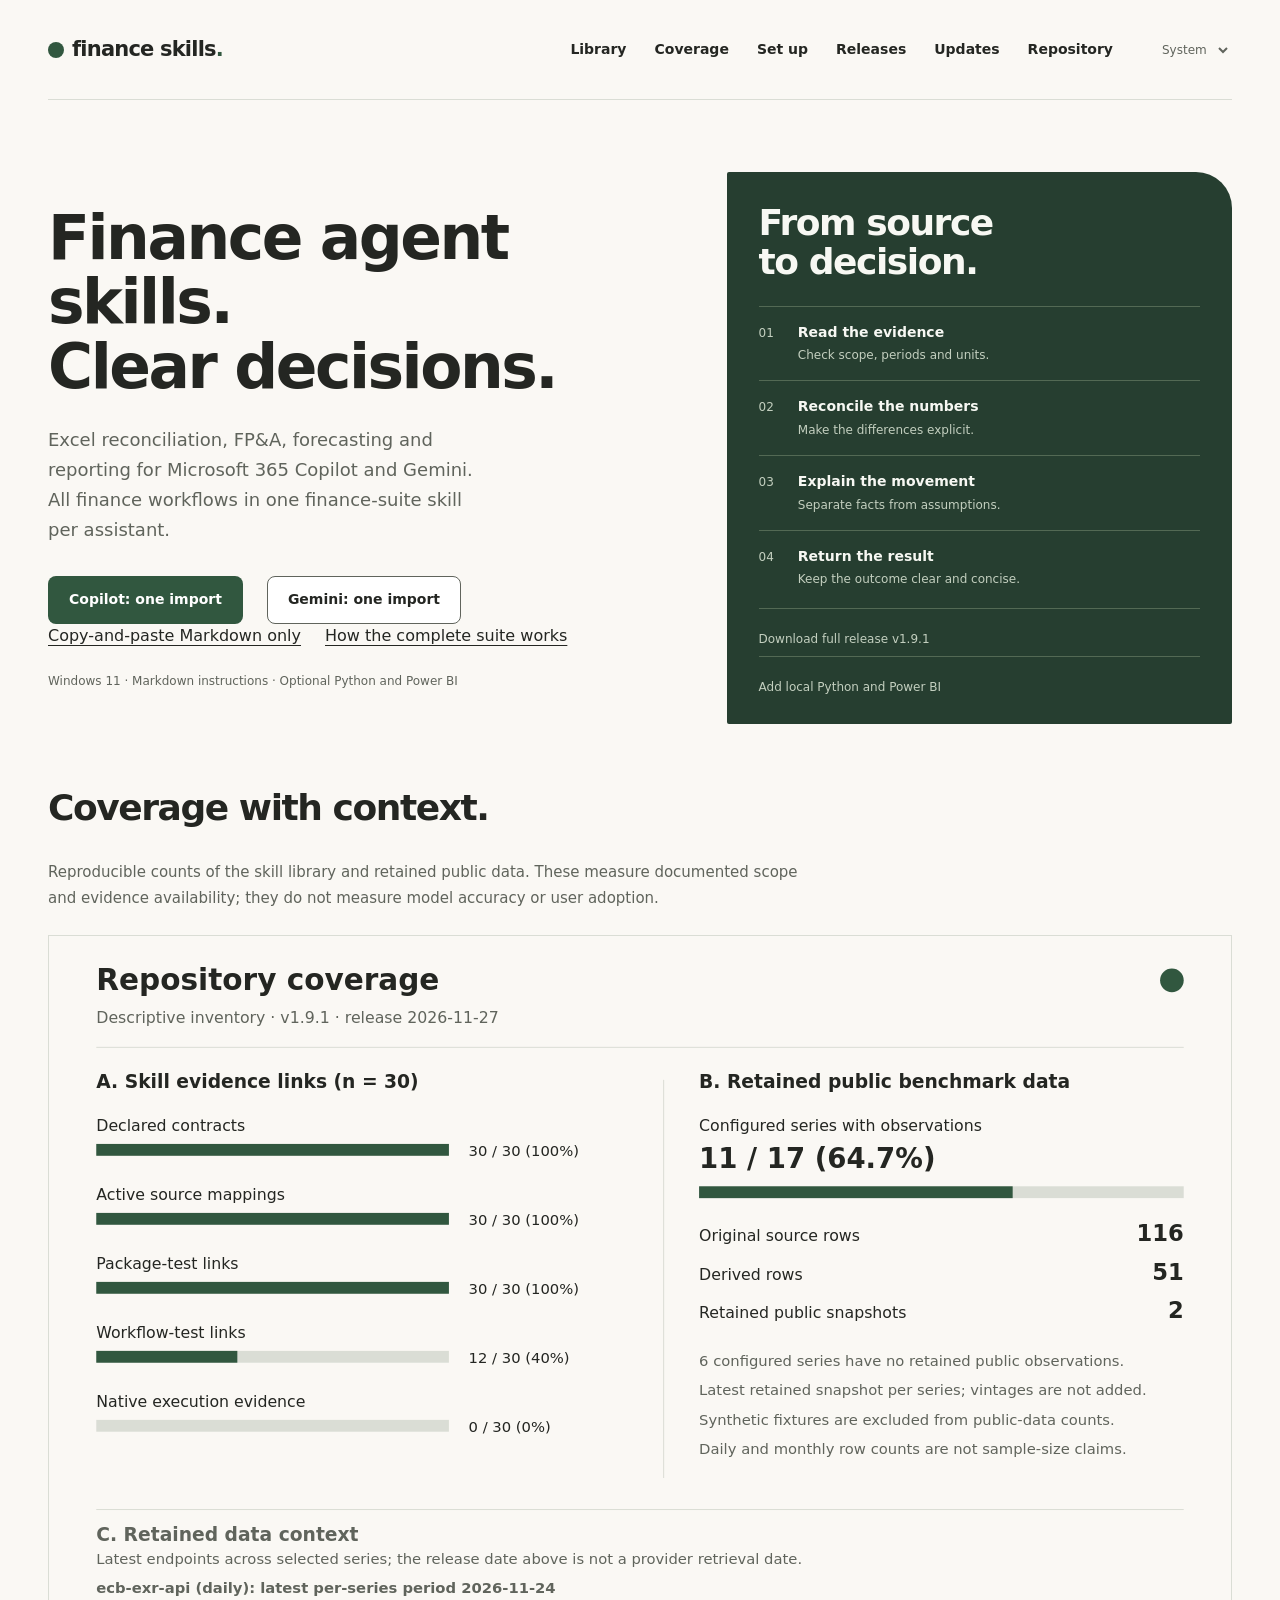
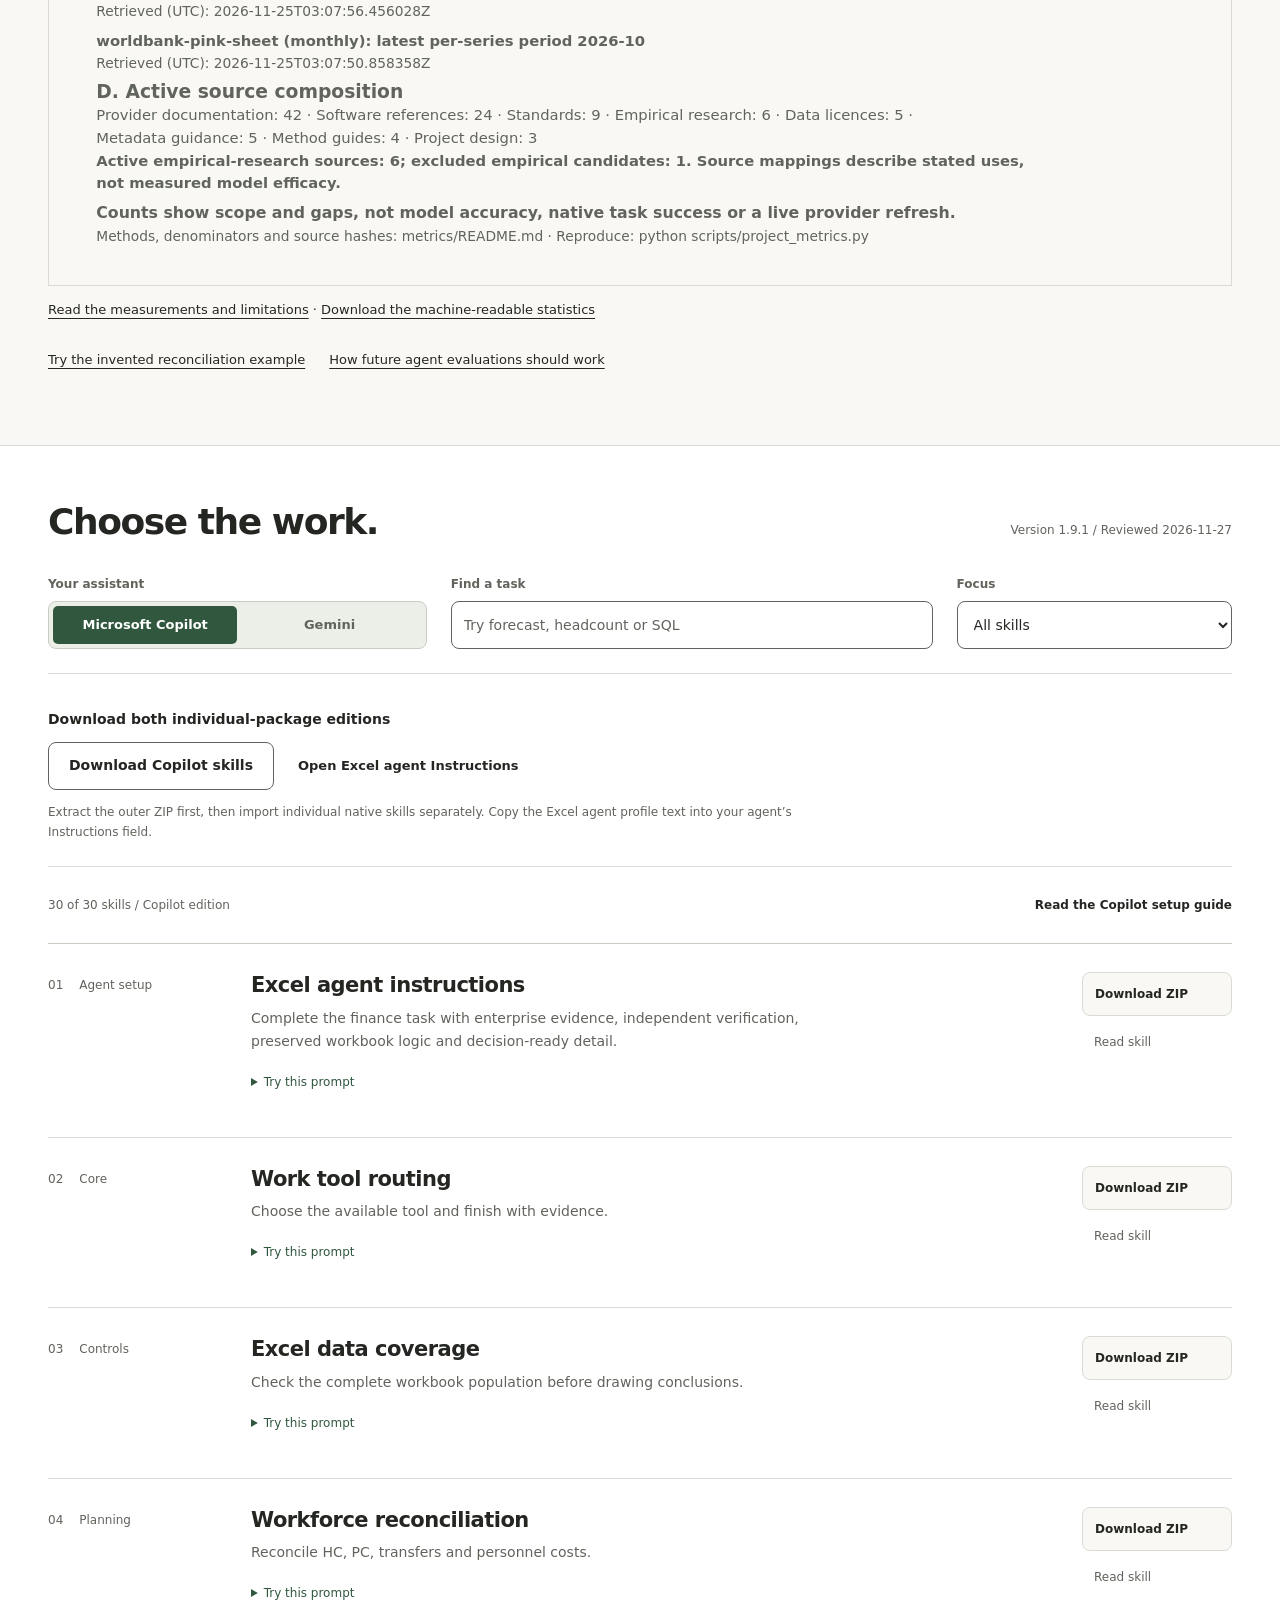
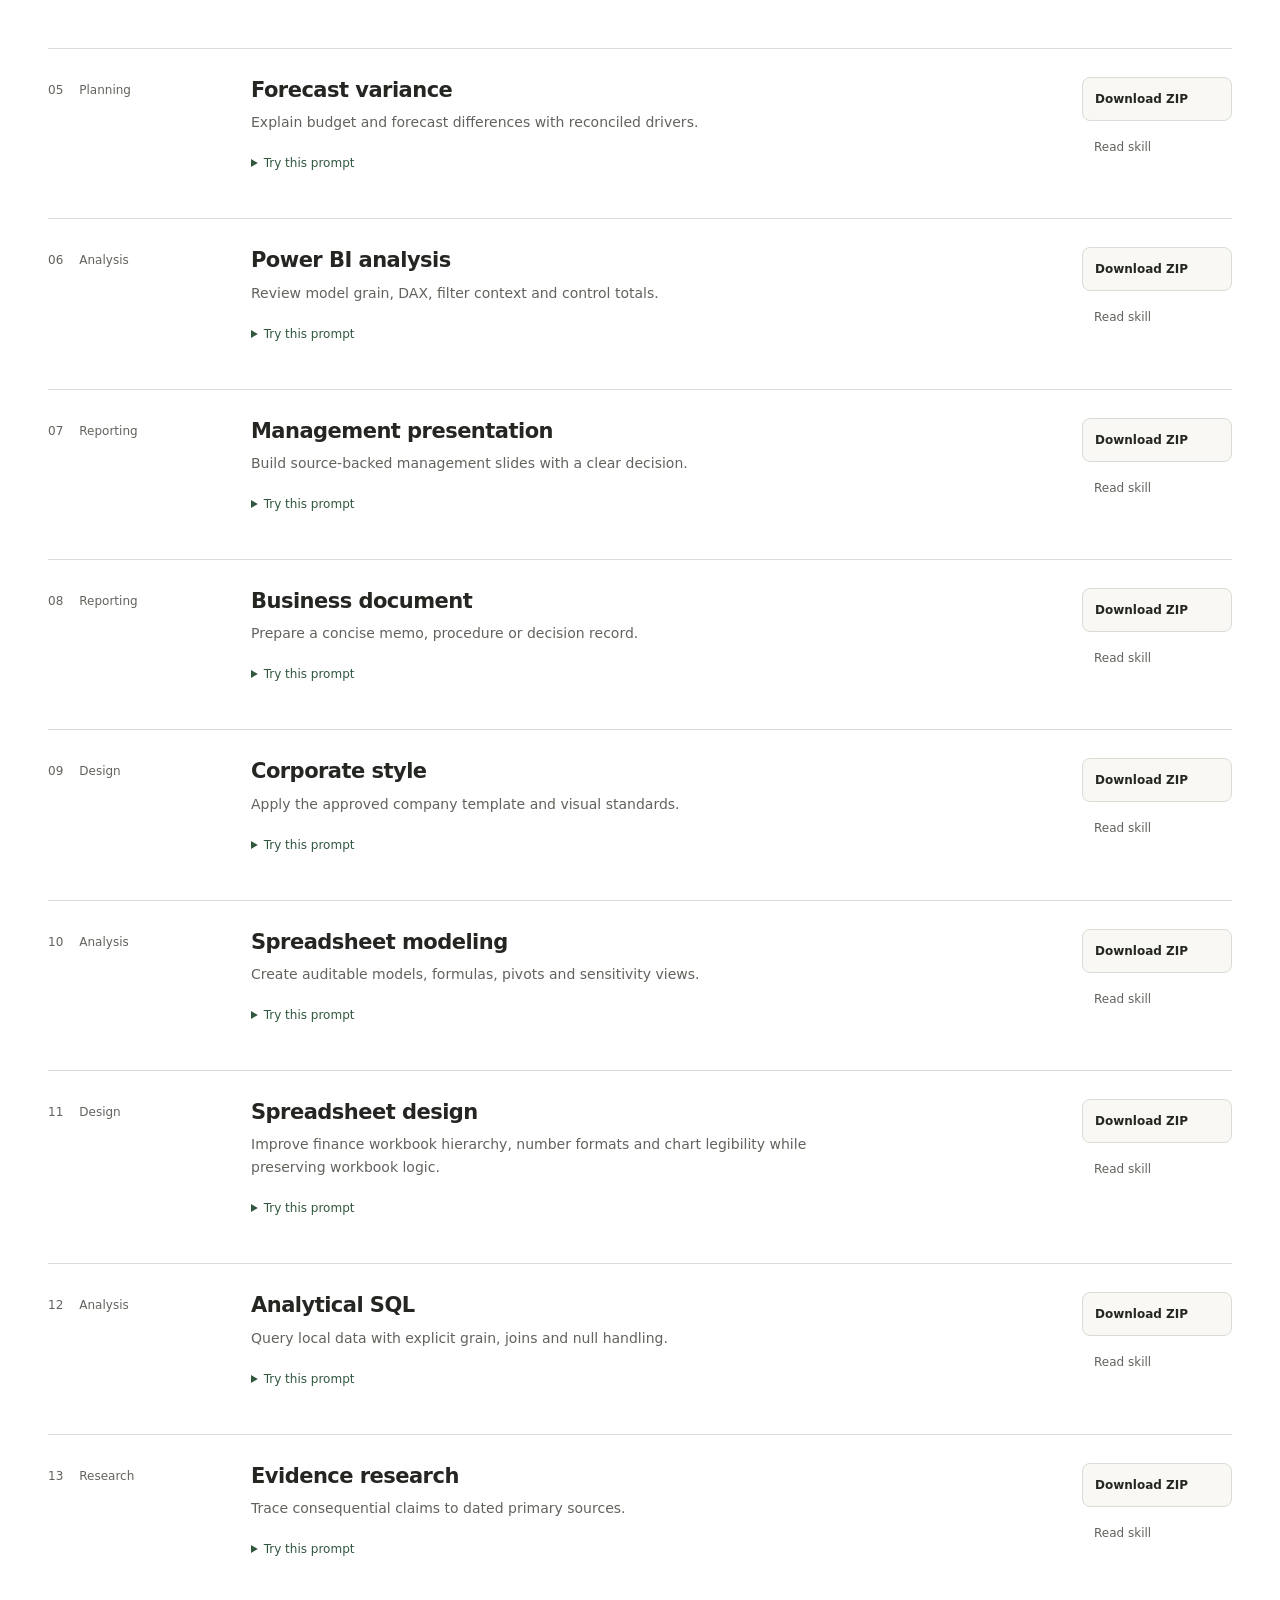
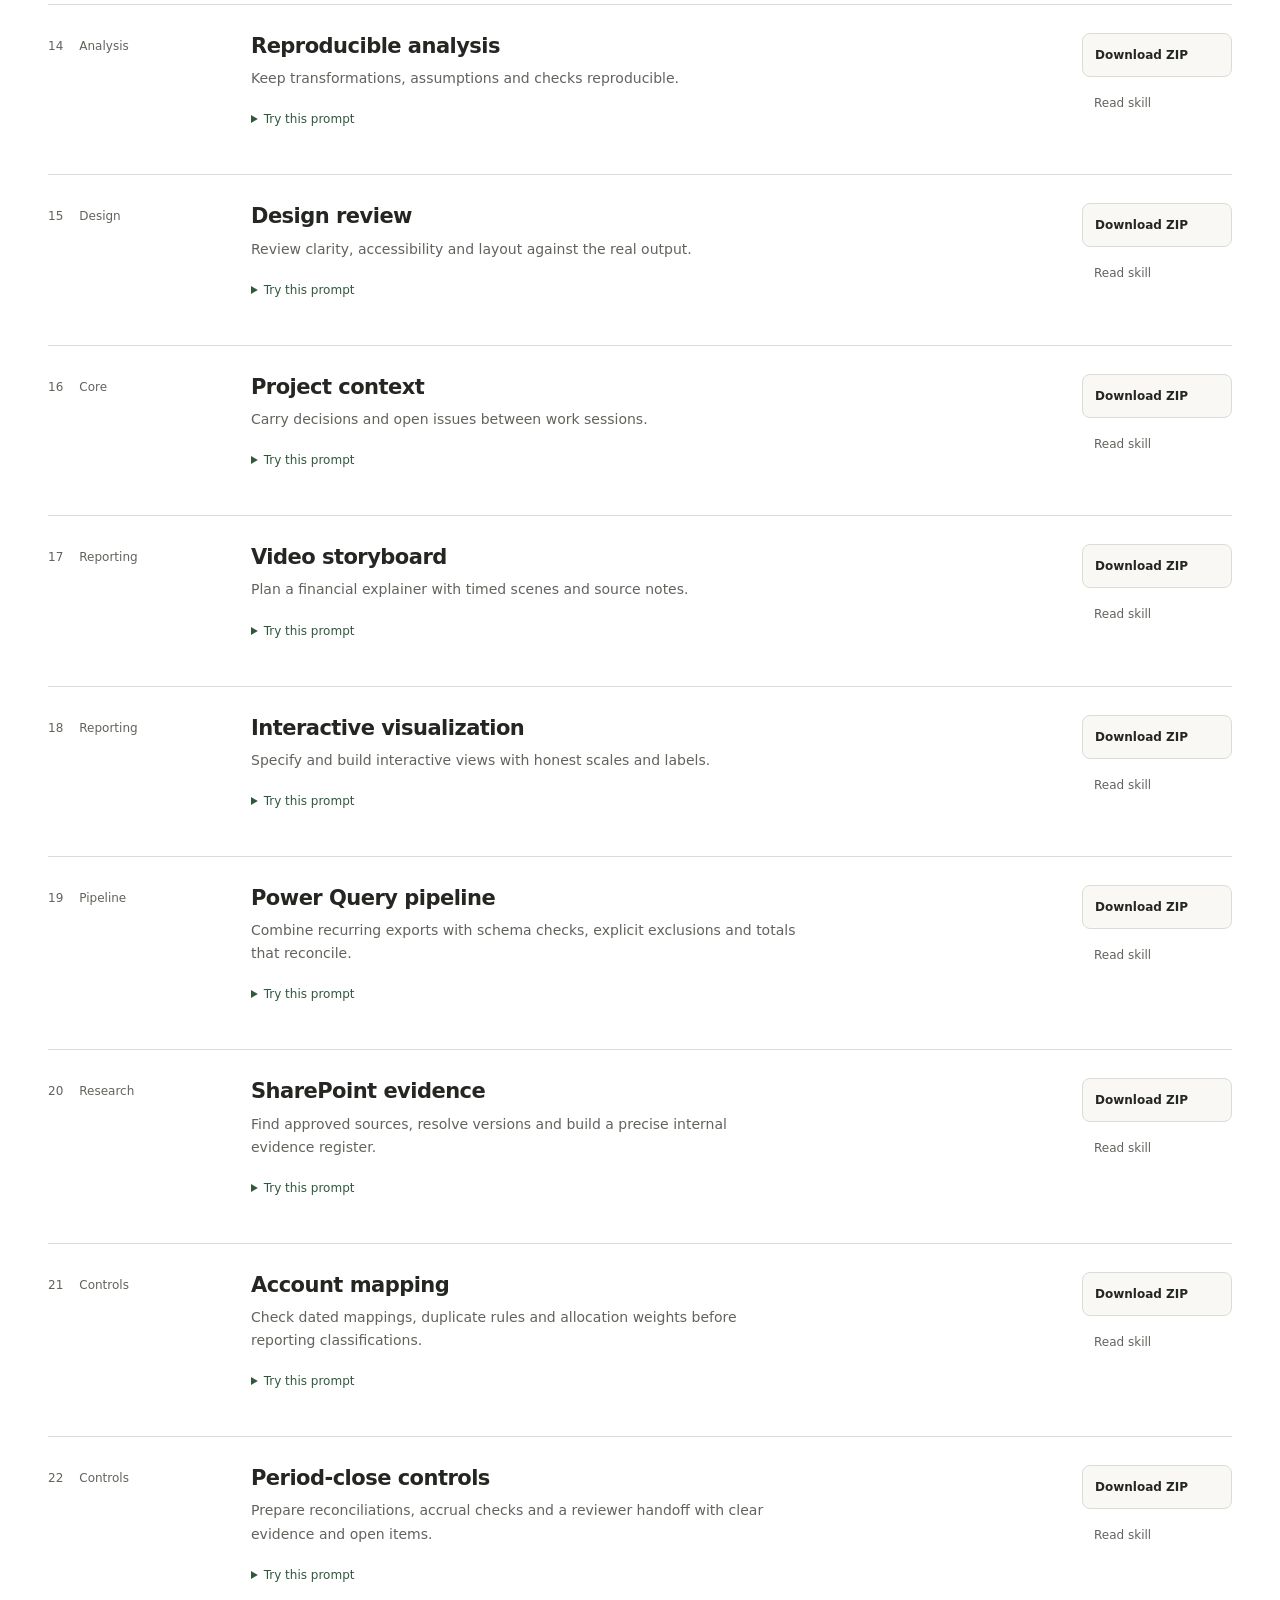
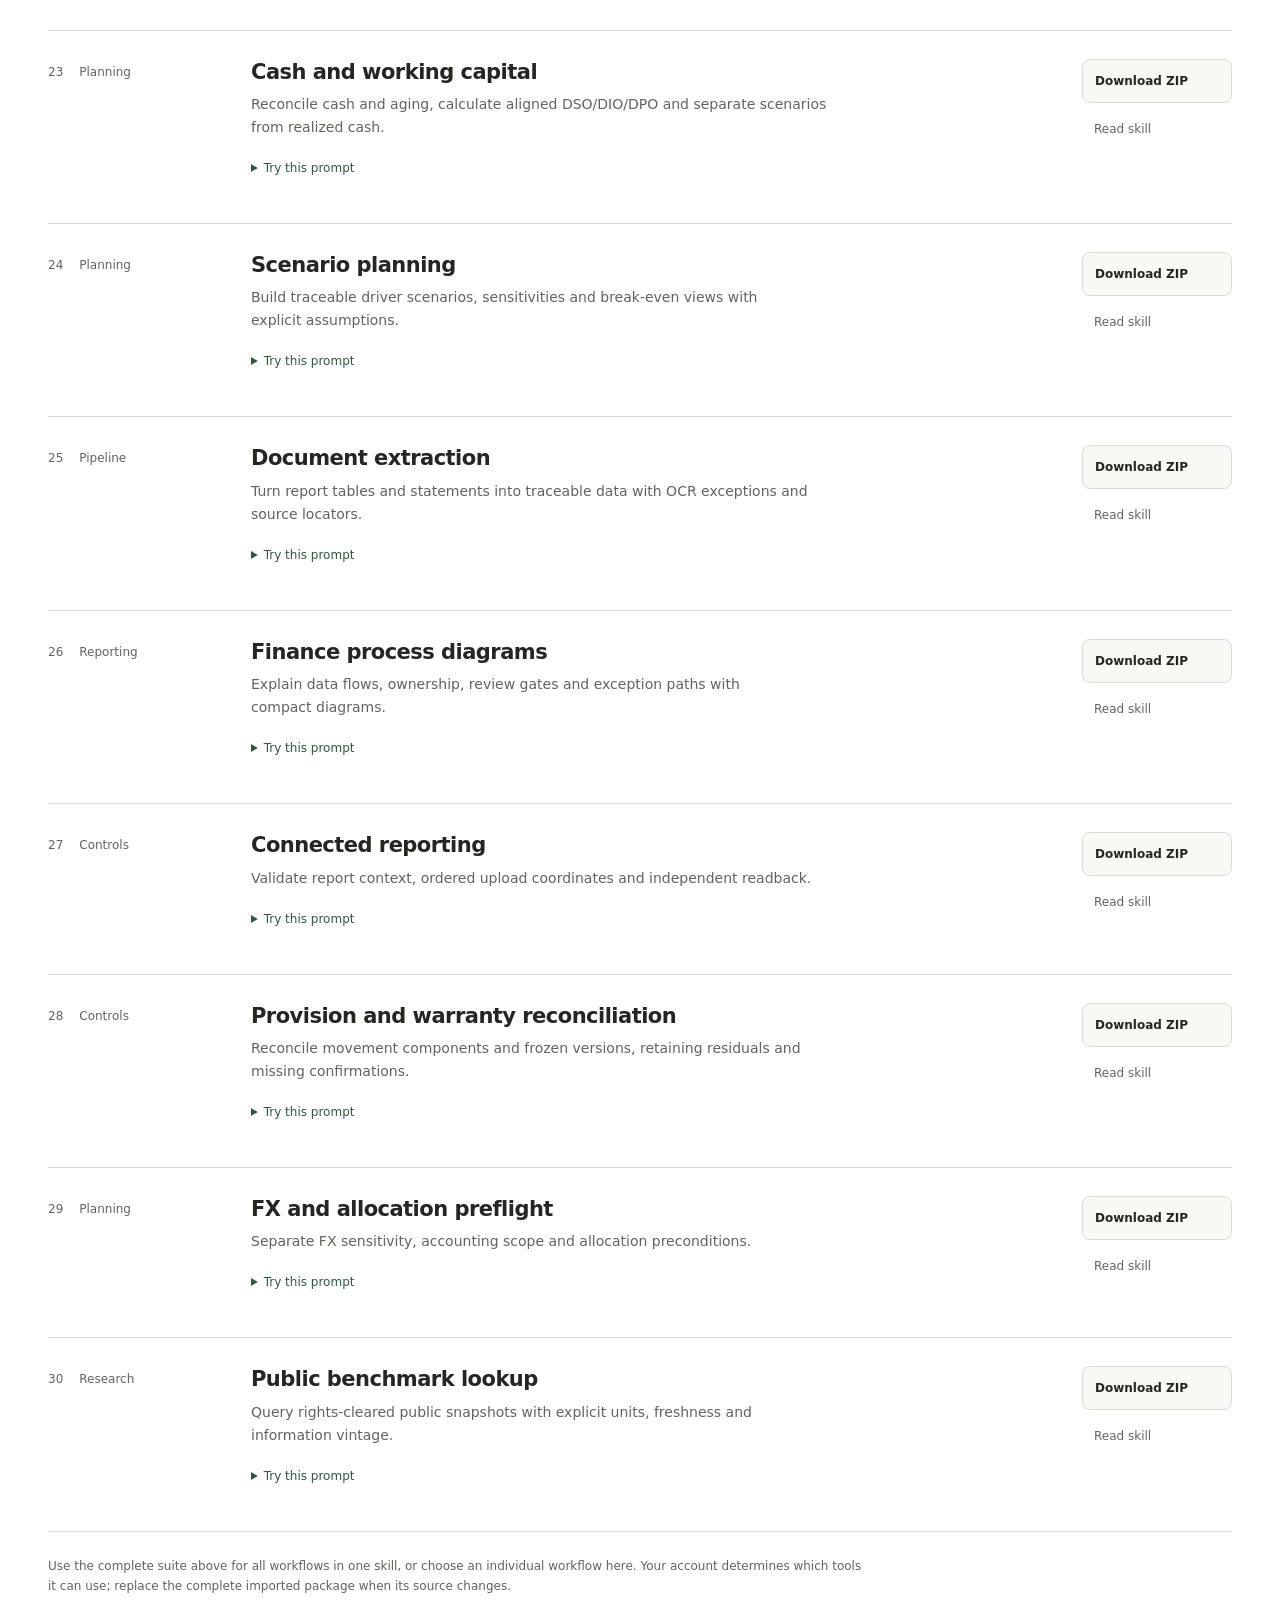
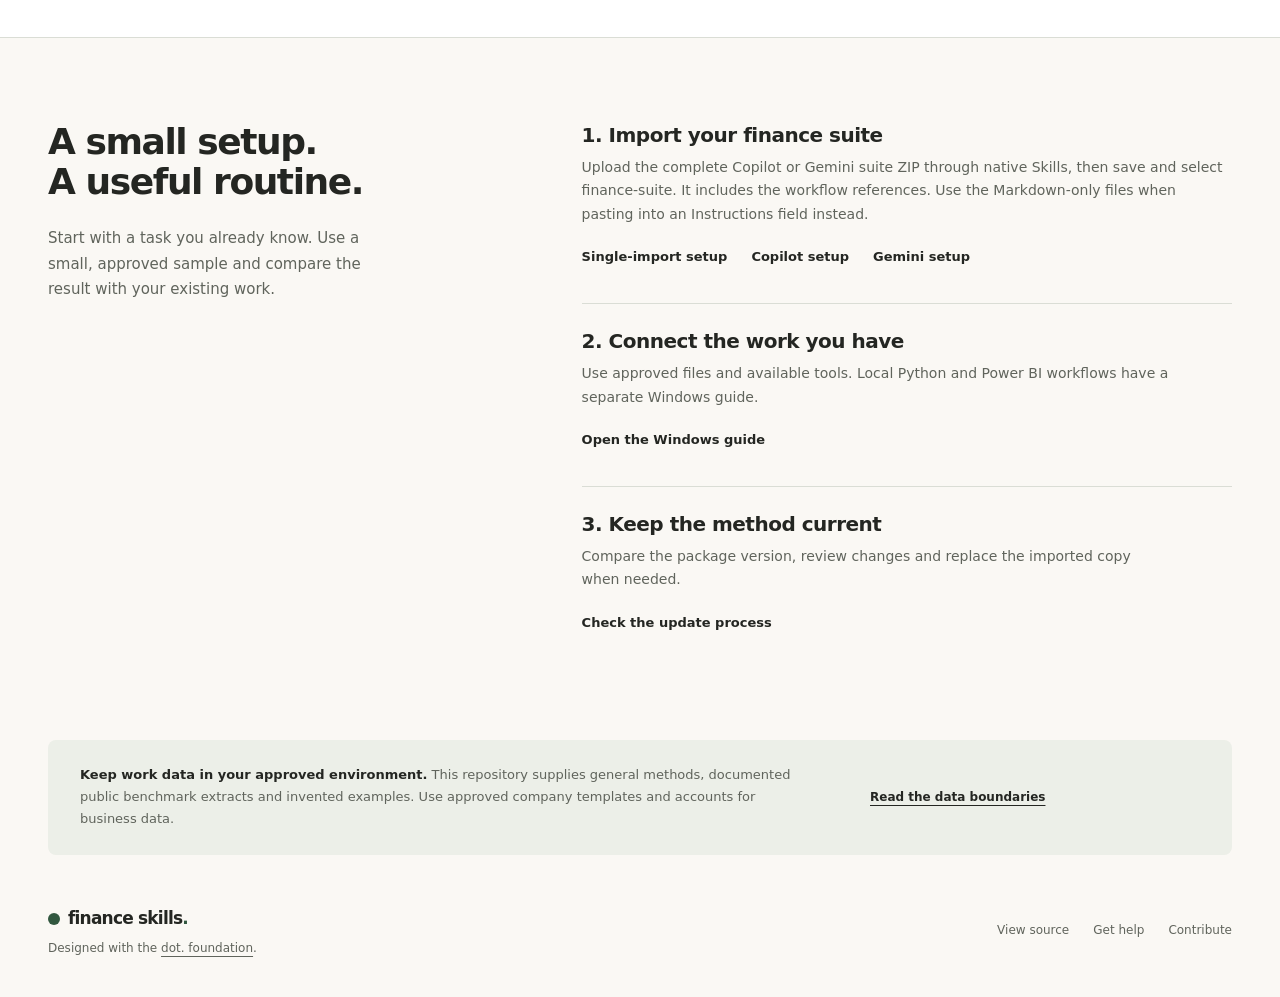
==== commit 03806e47: "Require complete evidence and deliverable checks in finance skills" ====
--- a/site/index.html
+++ b/site/index.html
@@ -20,7 +20,7 @@
   "description": "Finance agent skills for Microsoft 365 Copilot and Gemini: one-import suites for Excel reconciliation, FP&A, forecasting, Power BI and public benchmarks.",
   "url": "https://github.com/mim1hat-prog/finance-skills",
   "codeRepository": "https://github.com/mim1hat-prog/finance-skills",
-  "version": "1.9.0",
+  "version": "1.9.1",
   "license": "https://github.com/mim1hat-prog/finance-skills/blob/main/LICENSE",
   "programmingLanguage": [
     "Markdown",
